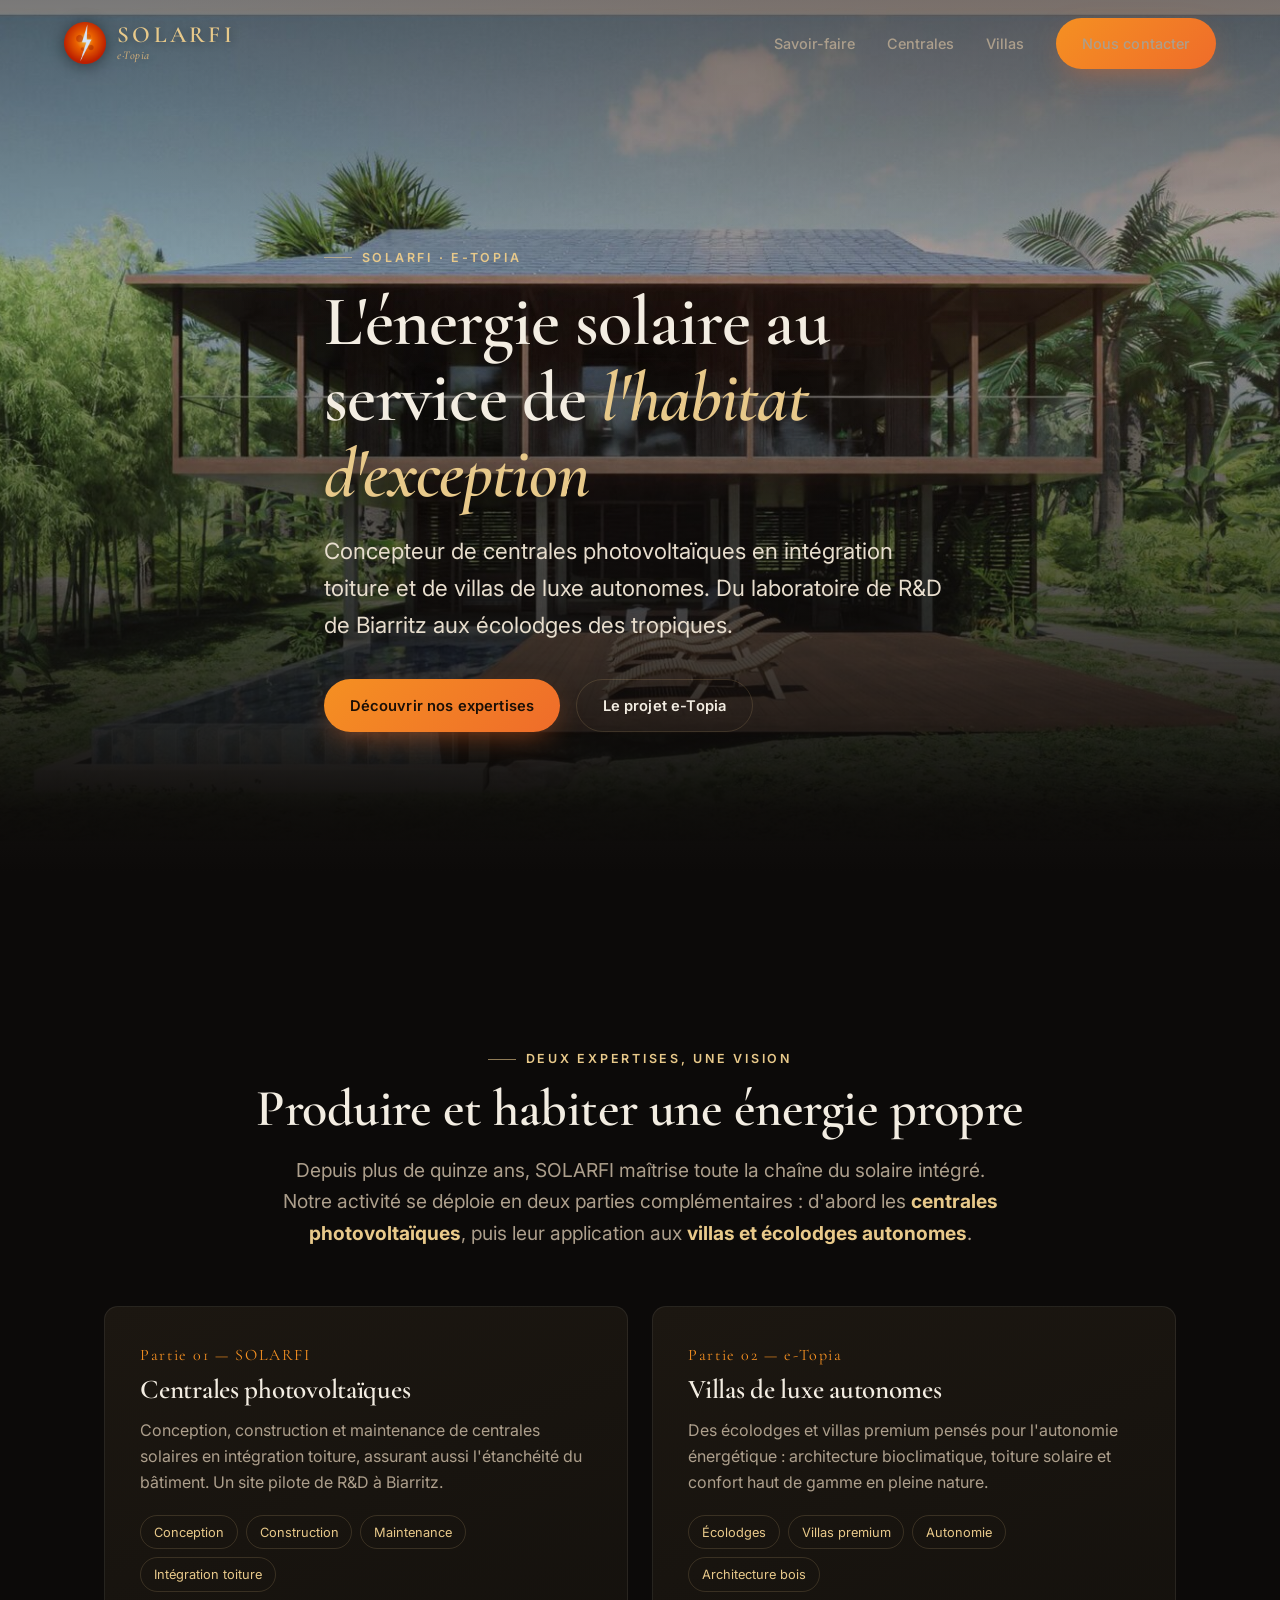
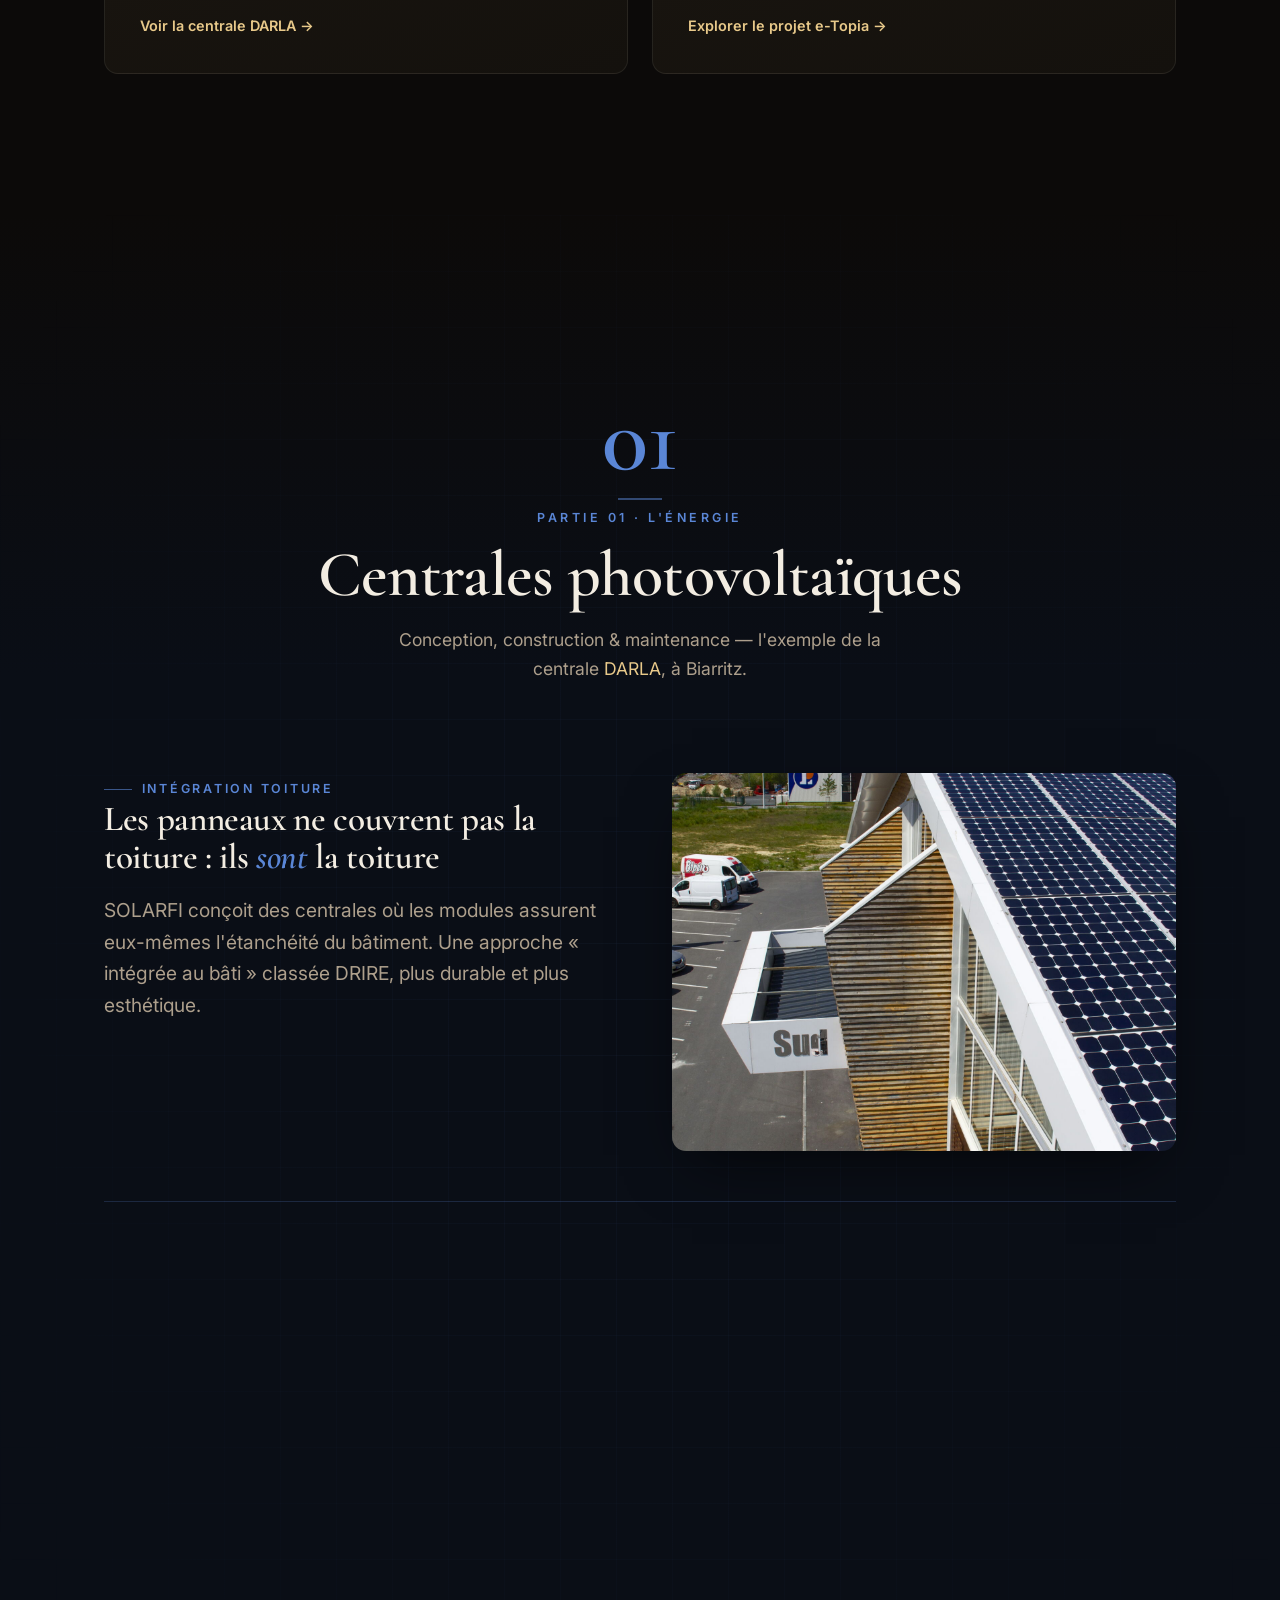
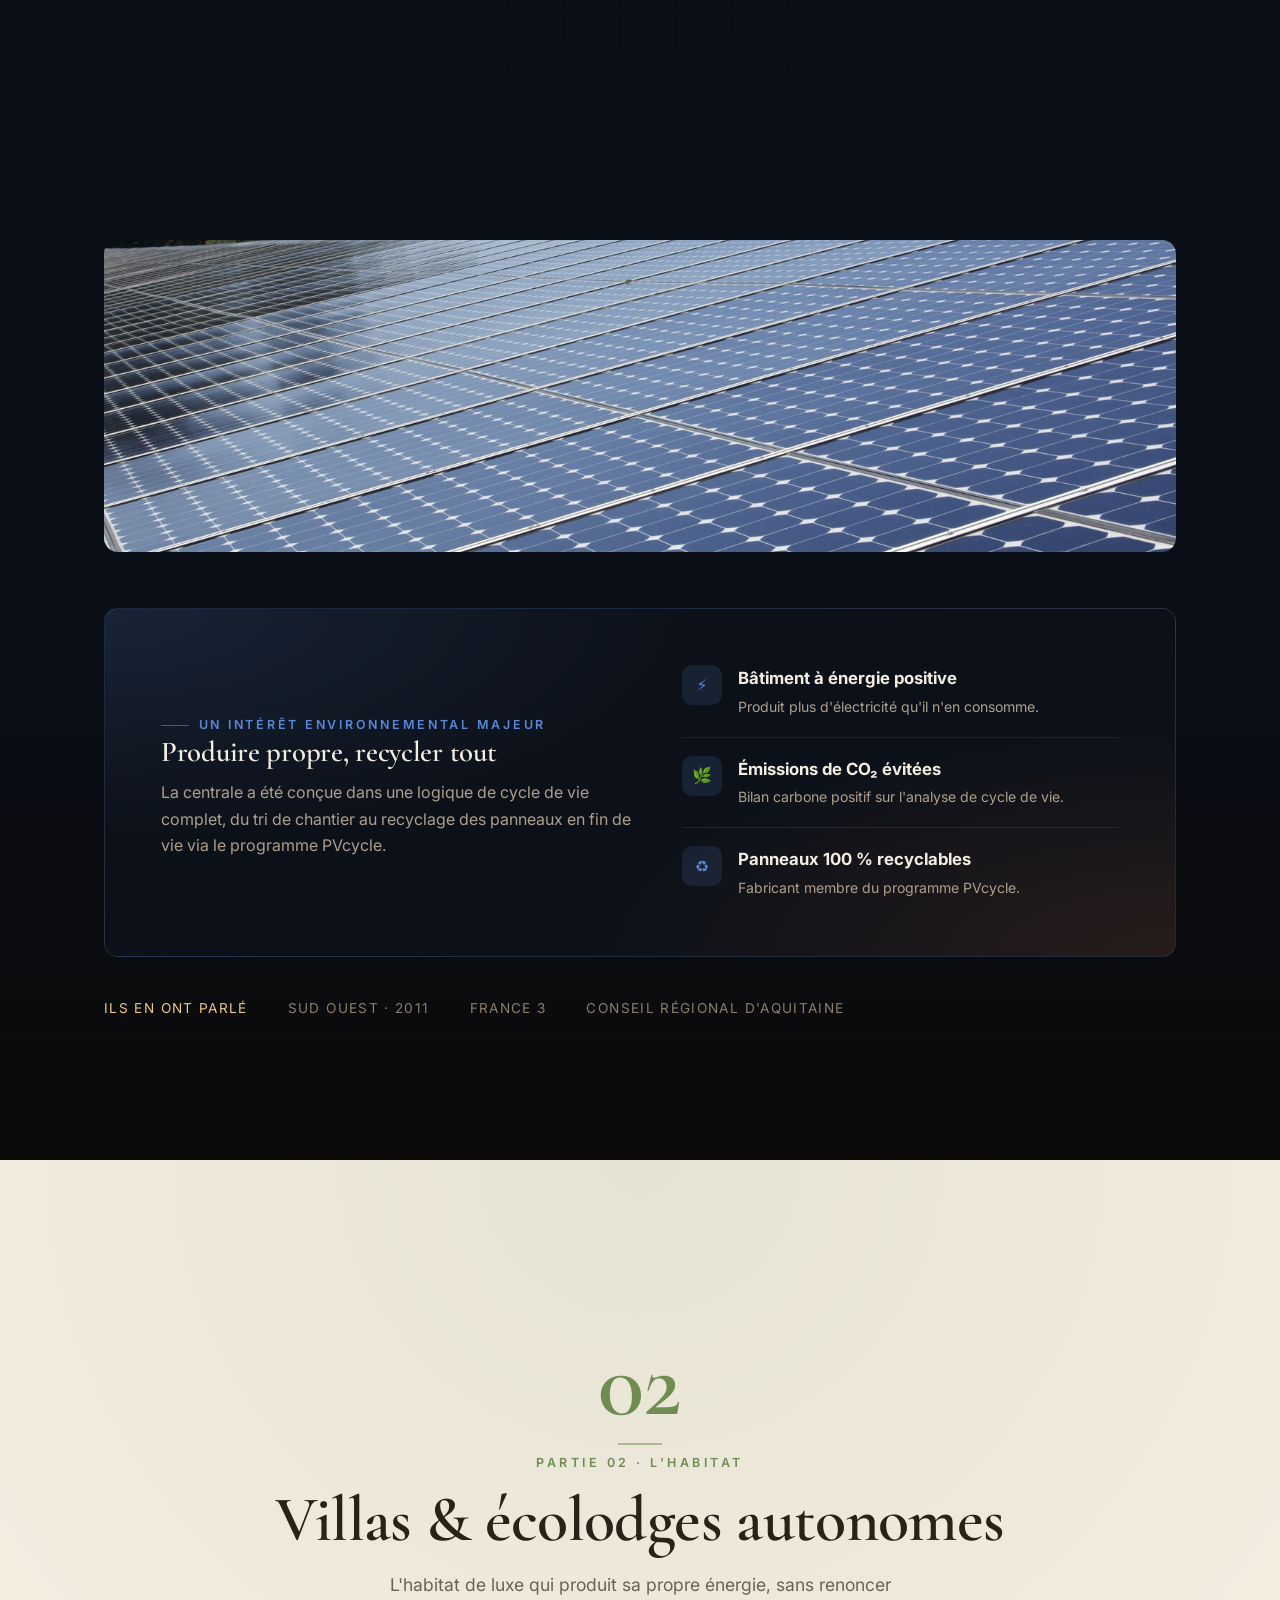
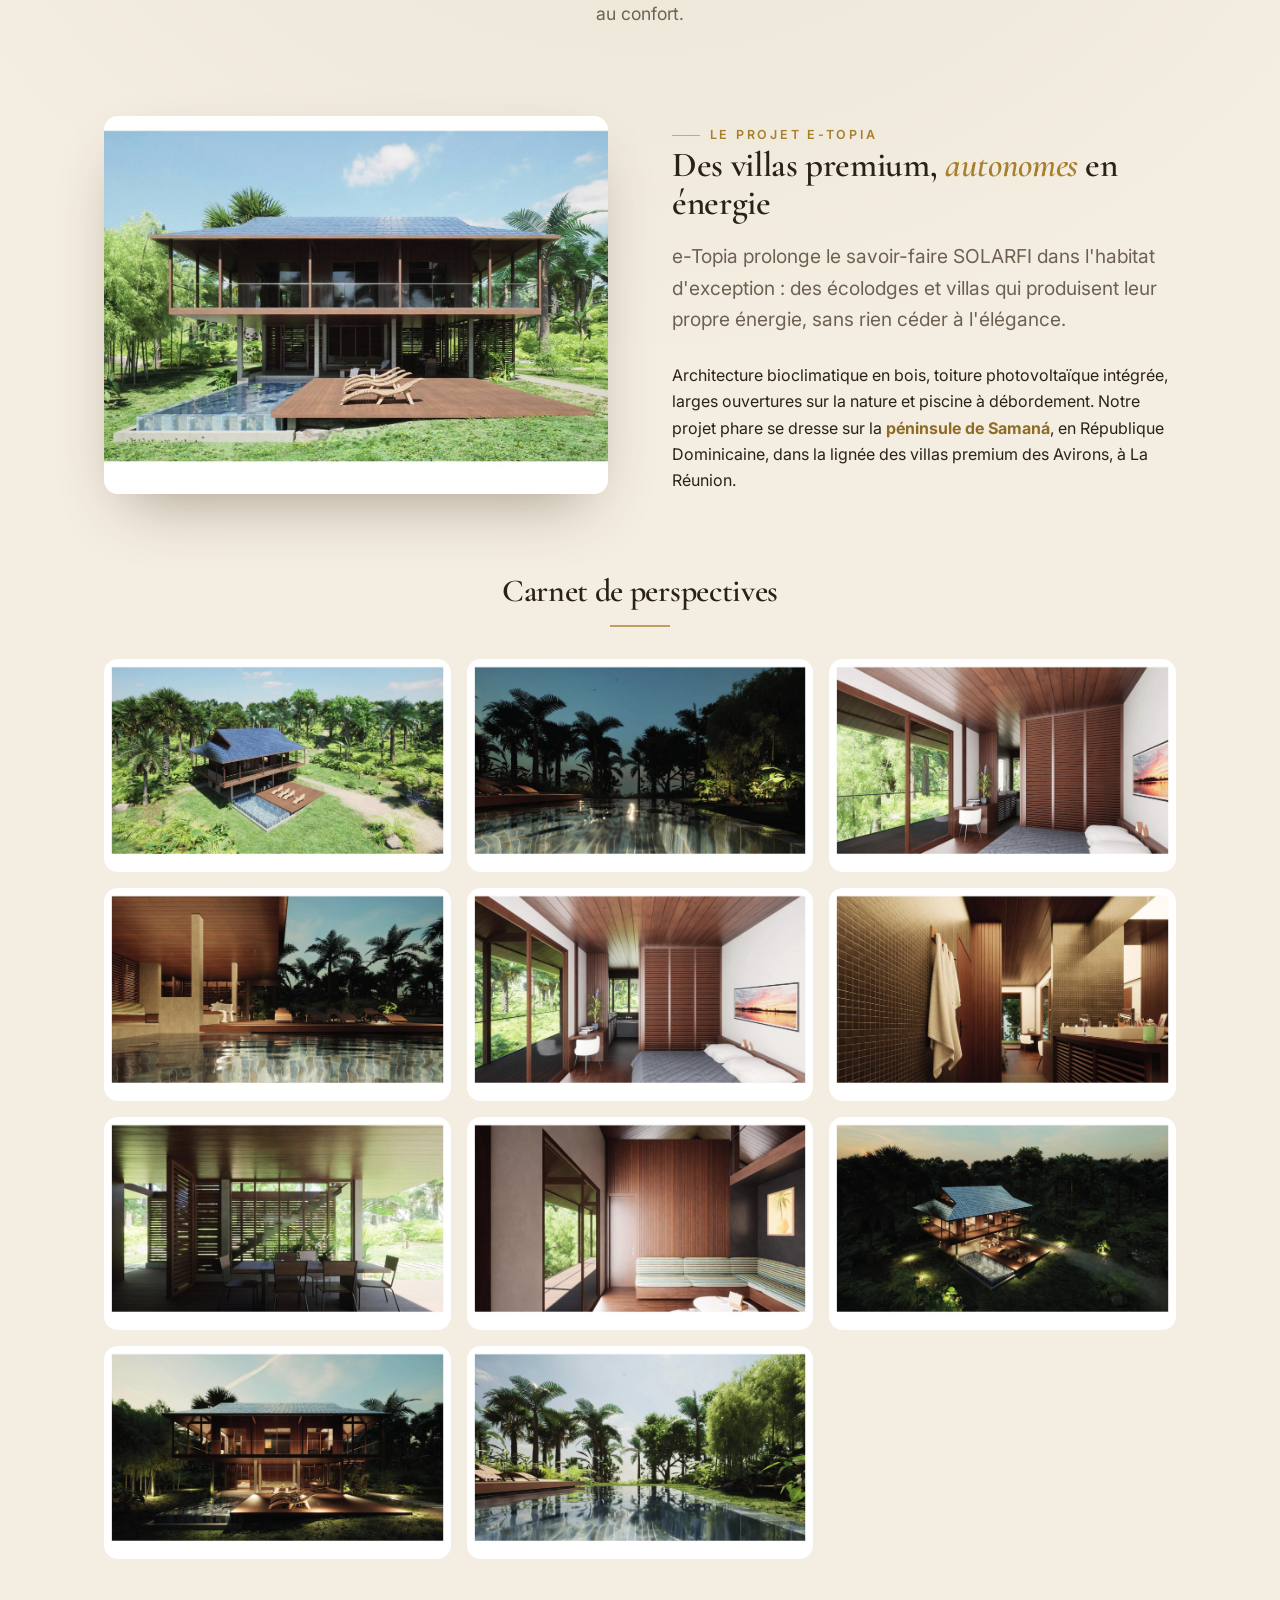
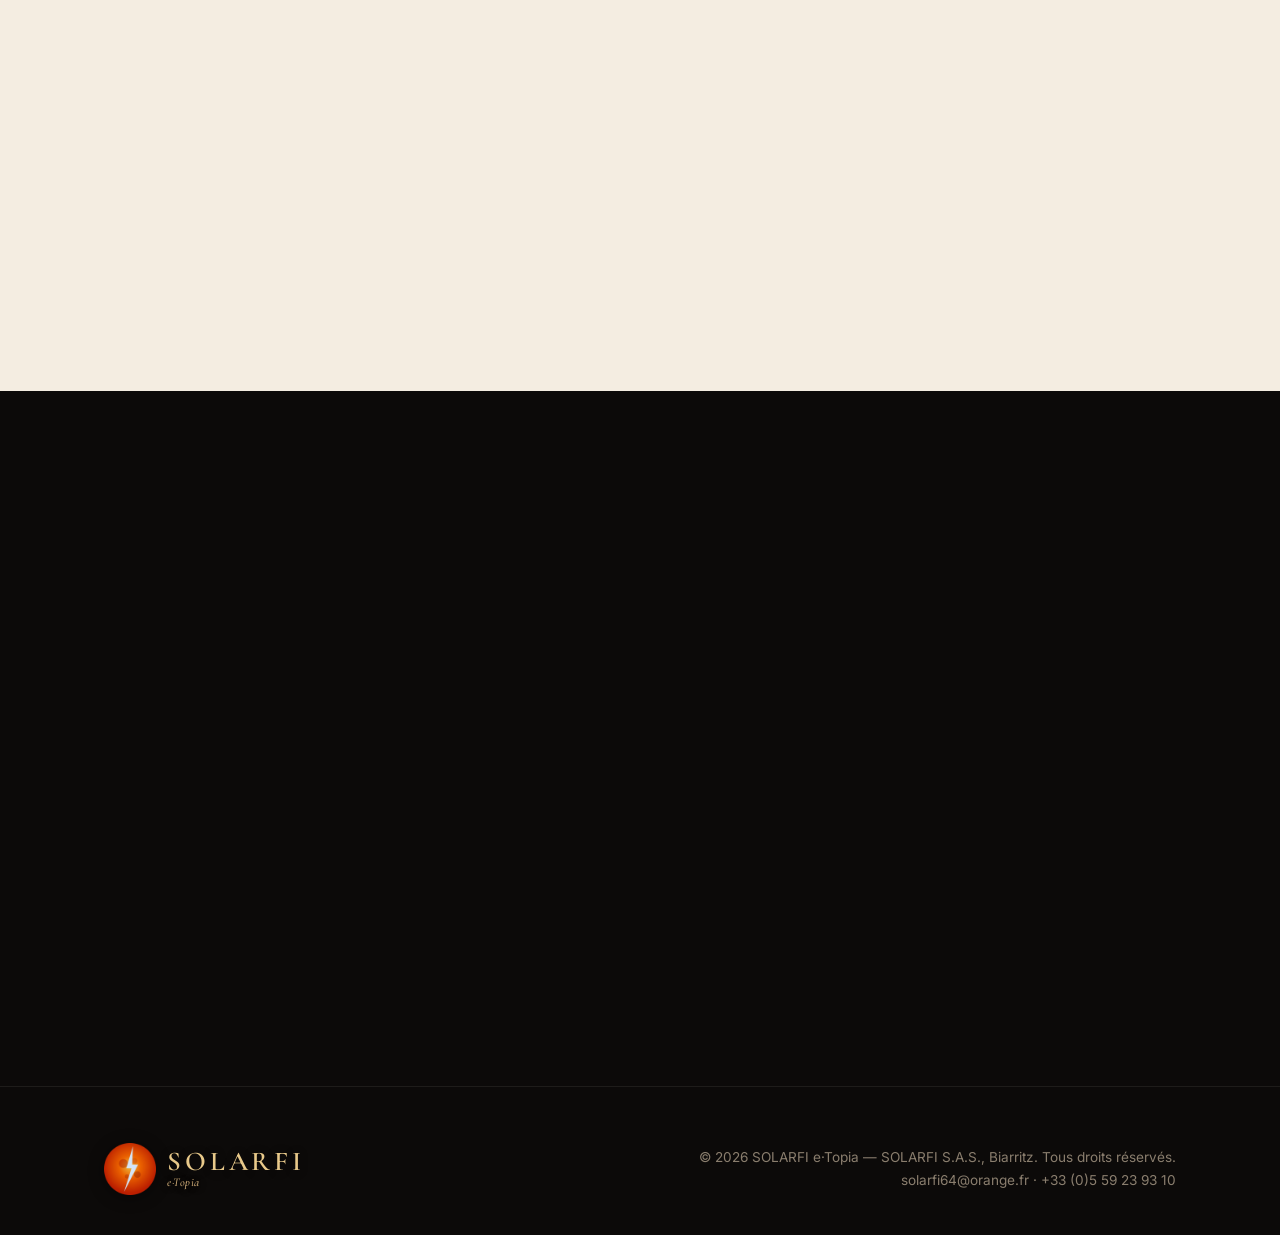
==== index.html @ 5dc8a385 "Logo propre + favicon + correctif définitif de la bande sous le hero - Vraie cause de la bande : le " ====
<!DOCTYPE html>
<html lang="fr">
<head>
    <meta charset="UTF-8">
    <meta name="viewport" content="width=device-width, initial-scale=1.0">

    <title>SOLARFI e·Topia — Centrales photovoltaïques & villas de luxe autonomes</title>
    <meta name="description" content="SOLARFI e·Topia conçoit, construit et entretient des centrales photovoltaïques en intégration toiture et des villas de luxe autonomes. Site pilote de R&D à Biarritz.">

    <!-- Open Graph -->
    <meta property="og:title" content="SOLARFI e·Topia — Centrales photovoltaïques & villas de luxe autonomes">
    <meta property="og:description" content="Conception, construction et maintenance de centrales solaires en intégration toiture. Écolodges et villas premium en autonomie énergétique.">
    <meta property="og:image" content="https://solarfi-etopia.com/assets/img/og-image.jpg">
    <meta property="og:url" content="https://solarfi-etopia.com/">
    <meta property="og:type" content="website">
    <meta property="og:locale" content="fr_FR">

    <!-- Favicon -->
    <link rel="icon" type="image/x-icon" href="assets/favicon.ico?v=2">
    <link rel="apple-touch-icon" href="assets/img/favicon-180.png?v=2">

    <!-- Fonts -->
    <link rel="preconnect" href="https://fonts.googleapis.com">
    <link rel="preconnect" href="https://fonts.gstatic.com" crossorigin>
    <link href="https://fonts.googleapis.com/css2?family=Cormorant+Garamond:ital,wght@0,500;0,600;1,500&family=Inter:wght@400;500;600&family=JetBrains+Mono:wght@500&display=swap" rel="stylesheet">

    <!-- CSS -->
    <link rel="stylesheet" href="css/style.css?v=20260622e">

    <!-- Schema.org -->
    <script type="application/ld+json">
    {
      "@context": "https://schema.org",
      "@type": "Organization",
      "name": "SOLARFI e·Topia",
      "url": "https://solarfi-etopia.com/",
      "logo": "https://solarfi-etopia.com/assets/img/favicon-180.png?v=2",
      "description": "Conception, construction et maintenance de centrales photovoltaïques en intégration toiture et de villas de luxe autonomes.",
      "email": "solarfi64@orange.fr",
      "telephone": "+33559239310",
      "address": {
        "@type": "PostalAddress",
        "streetAddress": "Village Biarritz Iraty, Les Aldades, Lot 18, 2-4 rue des Mésanges",
        "postalCode": "64200",
        "addressLocality": "Biarritz",
        "addressCountry": "FR"
      }
    }
    </script>
</head>
<body>

    <!-- ============ NAV ============ -->
    <nav class="nav" id="nav">
        <a href="#top" class="nav-brand" aria-label="Accueil SOLARFI e-Topia">
            <img src="assets/img/sun.png?v=2" alt="" class="brand-icon">
            <span class="brand-word">SOLARFI<small>e·Topia</small></span>
        </a>
        <ul class="nav-links" id="navLinks">
            <li><a href="#expertises">Savoir-faire</a></li>
            <li><a href="#part-solarfi">Centrales</a></li>
            <li><a href="#part-etopia">Villas</a></li>
            <li><a href="#contact" class="btn btn-primary">Nous contacter</a></li>
        </ul>
        <button class="nav-toggle" id="navToggle" aria-label="Ouvrir le menu" aria-expanded="false">
            <span></span><span></span><span></span>
        </button>
    </nav>

    <!-- ============ HERO ============ -->
    <header class="hero" id="top">
        <div class="container hero-content">
            <span class="eyebrow reveal">SOLARFI · e-Topia</span>
            <h1 class="reveal" data-delay="1">L'énergie solaire au service de <em>l'habitat d'exception</em></h1>
            <p class="reveal" data-delay="2">Concepteur de centrales photovoltaïques en intégration toiture et de villas de luxe autonomes. Du laboratoire de R&D de Biarritz aux écolodges des tropiques.</p>
            <div class="hero-cta reveal" data-delay="3">
                <a href="#expertises" class="btn btn-primary">Découvrir nos expertises</a>
                <a href="#part-etopia" class="btn btn-ghost">Le projet e-Topia</a>
            </div>
        </div>
    </header>

    <main>

        <!-- ============ SECTION GLOBALE — DEUX EXPERTISES ============ -->
        <section class="section-pad intro" id="expertises">
            <div class="container">
                <span class="eyebrow reveal">Deux expertises, une vision</span>
                <h2 class="section-title reveal" data-delay="1">Produire et habiter une énergie propre</h2>
                <p class="lead reveal" data-delay="2">Depuis plus de quinze ans, SOLARFI maîtrise toute la chaîne du solaire intégré. Notre activité se déploie en deux parties complémentaires : d'abord les <strong class="text-gold">centrales photovoltaïques</strong>, puis leur application aux <strong class="text-gold">villas et écolodges autonomes</strong>.</p>

                <div class="pillars">
                    <a class="pillar reveal" data-delay="1" href="#part-solarfi">
                        <span class="pillar-num">Partie 01 — SOLARFI</span>
                        <h3>Centrales photovoltaïques</h3>
                        <p>Conception, construction et maintenance de centrales solaires en intégration toiture, assurant aussi l'étanchéité du bâtiment. Un site pilote de R&D à Biarritz.</p>
                        <ul>
                            <li>Conception</li>
                            <li>Construction</li>
                            <li>Maintenance</li>
                            <li>Intégration toiture</li>
                        </ul>
                        <span class="pillar-link">Voir la centrale DARLA →</span>
                    </a>
                    <a class="pillar reveal" data-delay="2" href="#part-etopia">
                        <span class="pillar-num">Partie 02 — e-Topia</span>
                        <h3>Villas de luxe autonomes</h3>
                        <p>Des écolodges et villas premium pensés pour l'autonomie énergétique : architecture bioclimatique, toiture solaire et confort haut de gamme en pleine nature.</p>
                        <ul>
                            <li>Écolodges</li>
                            <li>Villas premium</li>
                            <li>Autonomie</li>
                            <li>Architecture bois</li>
                        </ul>
                        <span class="pillar-link">Explorer le projet e-Topia →</span>
                    </a>
                </div>
            </div>
        </section>

        <!-- ============ PARTIE 01 — CENTRALES PV (charte sombre & technique) ============ -->
        <section class="part part-solarfi" id="part-solarfi">
            <div class="container">

                <header class="part-header reveal">
                    <span class="part-index" aria-hidden="true">01</span>
                    <span class="part-kicker">Partie 01 · L'énergie</span>
                    <h2>Centrales photovoltaïques</h2>
                    <p>Conception, construction &amp; maintenance — l'exemple de la centrale <span class="text-gold">DARLA</span>, à Biarritz.</p>
                </header>

                <div class="split">
                    <div class="split-body">
                        <span class="eyebrow reveal">Intégration toiture</span>
                        <h3 class="part-subtitle reveal" data-delay="1">Les panneaux ne couvrent pas la toiture : ils <em>sont</em> la toiture</h3>
                        <p class="lead reveal" data-delay="2">SOLARFI conçoit des centrales où les modules assurent eux-mêmes l'étanchéité du bâtiment. Une approche « intégrée au bâti » classée DRIRE, plus durable et plus esthétique.</p>
                        <p class="reveal" data-delay="2">Notre site pilote de R&D, la centrale <strong class="text-gold">DARLA Sud</strong> dans la zone d'Iraty, a transformé une bâtisse en ruine en un bâtiment à énergie positive : il produit plus d'électricité qu'il n'en consomme. Une première en Aquitaine, saluée par la presse régionale.</p>
                    </div>
                    <div class="split-media reveal" data-delay="1">
                        <img src="assets/img/solarfi-integration.jpg" alt="Panneaux photovoltaïques SOLARFI intégrés en toiture sur le bâtiment bois de Darla, Biarritz" loading="lazy">
                    </div>
                </div>

                <!-- Stats techniques -->
                <div class="stats">
                    <div class="stat reveal"><div class="num">454<small> kWc</small></div><div class="label">Puissance crête installée</div></div>
                    <div class="stat reveal" data-delay="1"><div class="num">2 530<small> m²</small></div><div class="label">Surface de modules solaires</div></div>
                    <div class="stat reveal" data-delay="2"><div class="num">115<small> m</small></div><div class="label">Longueur de toiture équipée</div></div>
                    <div class="stat reveal" data-delay="3"><div class="num">+100<small> %</small></div><div class="label">Bâtiment à énergie positive</div></div>
                </div>

                <!-- Galerie DARLA — 3 vues distinctes (le visuel d'intégration reste en tête de section) -->
                <div class="gallery">
                    <figure class="g-wide reveal">
                        <img src="assets/img/solarfi-context.jpg" alt="La centrale photovoltaïque DARLA surplombant le village commercial d'Iraty" loading="lazy">
                        <figcaption>La centrale surplombe le village de Darla</figcaption>
                    </figure>
                    <figure class="g-tall reveal" data-delay="1">
                        <img src="assets/img/solarfi-village.jpg" alt="Bâtiment commercial sous la toiture photovoltaïque productrice d'électricité" loading="lazy">
                        <figcaption>Un bâtiment vivant, à énergie positive</figcaption>
                    </figure>
                    <figure class="g-band reveal">
                        <img src="assets/img/solarfi-array.jpg" alt="2 530 m² de modules photovoltaïques s'étendant jusqu'à l'horizon" loading="lazy">
                        <figcaption>2 530 m² de modules en intégration, jusqu'à l'horizon</figcaption>
                    </figure>
                </div>

                <!-- Impact environnemental -->
                <div class="impact">
                    <div class="reveal">
                        <span class="eyebrow">Un intérêt environnemental majeur</span>
                        <h3>Produire propre, recycler tout</h3>
                        <p>La centrale a été conçue dans une logique de cycle de vie complet, du tri de chantier au recyclage des panneaux en fin de vie via le programme PVcycle.</p>
                    </div>
                    <ul class="impact-list reveal" data-delay="1">
                        <li>
                            <span class="ic" aria-hidden="true">⚡</span>
                            <span><strong>Bâtiment à énergie positive</strong><small>Produit plus d'électricité qu'il n'en consomme.</small></span>
                        </li>
                        <li>
                            <span class="ic" aria-hidden="true">🌿</span>
                            <span><strong>Émissions de CO₂ évitées</strong><small>Bilan carbone positif sur l'analyse de cycle de vie.</small></span>
                        </li>
                        <li>
                            <span class="ic" aria-hidden="true">♻️</span>
                            <span><strong>Panneaux 100 % recyclables</strong><small>Fabricant membre du programme PVcycle.</small></span>
                        </li>
                    </ul>
                </div>

                <div class="press reveal">
                    <span>Ils en ont parlé</span>
                    <span>Sud Ouest · 2011</span>
                    <span>France 3</span>
                    <span>Conseil Régional d'Aquitaine</span>
                </div>
            </div>
        </section>

        <!-- ============ PARTIE 02 — VILLAS & ÉCOLODGES (charte claire & chaleureuse) ============ -->
        <section class="part part-etopia" id="part-etopia">
            <div class="container">

                <header class="part-header reveal">
                    <span class="part-index" aria-hidden="true">02</span>
                    <span class="part-kicker">Partie 02 · L'habitat</span>
                    <h2>Villas &amp; écolodges autonomes</h2>
                    <p>L'habitat de luxe qui produit sa propre énergie, sans renoncer au confort.</p>
                </header>

                <div class="split">
                    <div class="split-media reveal">
                        <img src="assets/img/etopia-villa-jour.jpg" alt="Villa e-Topia, façade sud de jour, avec piscine et toiture solaire intégrée en pleine nature tropicale" loading="lazy">
                    </div>
                    <div class="split-body">
                        <span class="eyebrow reveal">Le projet e-Topia</span>
                        <h3 class="part-subtitle reveal" data-delay="1">Des villas premium, <em>autonomes</em> en énergie</h3>
                        <p class="lead reveal" data-delay="2">e-Topia prolonge le savoir-faire SOLARFI dans l'habitat d'exception : des écolodges et villas qui produisent leur propre énergie, sans rien céder à l'élégance.</p>
                        <p class="reveal" data-delay="2">Architecture bioclimatique en bois, toiture photovoltaïque intégrée, larges ouvertures sur la nature et piscine à débordement. Notre projet phare se dresse sur la <strong class="text-gold">péninsule de Samaná</strong>, en République Dominicaine, dans la lignée des villas premium des Avirons, à La Réunion.</p>
                    </div>
                </div>

                <!-- Galerie e-Topia — masonry riche -->
                <h3 class="gallery-title reveal">Carnet de perspectives</h3>
                <div class="gallery masonry">
                    <figure class="reveal"><img src="assets/img/etopia-facade-jour2.jpg" alt="Vue aérienne de la villa e-Topia et de sa toiture solaire" loading="lazy"><figcaption>Vue aérienne — toiture solaire intégrée</figcaption></figure>
                    <figure class="reveal"><img src="assets/img/etopia-piscine.jpg" alt="Piscine à débordement de la villa e-Topia face à la jungle" loading="lazy"><figcaption>Piscine à débordement face à la jungle</figcaption></figure>
                    <figure class="reveal"><img src="assets/img/etopia-salle-manger.jpg" alt="Salle à manger ouverte du rez-de-chaussée" loading="lazy"><figcaption>Salle à manger ouverte sur l'extérieur</figcaption></figure>
                    <figure class="reveal"><img src="assets/img/etopia-villa-nuit.jpg" alt="Villa e-Topia illuminée de nuit" loading="lazy"><figcaption>Mise en lumière nocturne</figcaption></figure>
                    <figure class="reveal"><img src="assets/img/etopia-sejour.jpg" alt="Séjour du rez-de-chaussée de la villa e-Topia" loading="lazy"><figcaption>Séjour du rez-de-chaussée</figcaption></figure>
                    <figure class="reveal"><img src="assets/img/etopia-cuisine.jpg" alt="La villa e-Topia et sa piscine à la tombée du jour" loading="lazy"><figcaption>La villa à la tombée du jour</figcaption></figure>
                    <figure class="reveal"><img src="assets/img/etopia-chambre.jpg" alt="Suite de la villa e-Topia ouverte sur la végétation" loading="lazy"><figcaption>Suite ouverte sur la nature</figcaption></figure>
                    <figure class="reveal"><img src="assets/img/etopia-sejour-r1.jpg" alt="Salon de l'étage de la villa e-Topia, bois et lumière" loading="lazy"><figcaption>Salon de l'étage — bois &amp; lumière</figcaption></figure>
                    <figure class="reveal"><img src="assets/img/etopia-piscine-nuit.jpg" alt="La piscine de la villa e-Topia à la nuit tombée" loading="lazy"><figcaption>La piscine à la nuit tombée</figcaption></figure>
                    <figure class="reveal"><img src="assets/img/etopia-entree.jpg" alt="Entrée et circulation de la villa e-Topia" loading="lazy"><figcaption>Entrée &amp; circulations</figcaption></figure>
                    <figure class="reveal"><img src="assets/img/etopia-chambre-b.jpg" alt="Seconde chambre de la villa e-Topia" loading="lazy"><figcaption>Chambre d'hôtes</figcaption></figure>
                    <figure class="reveal"><img src="assets/img/etopia-sdb.jpg" alt="Salle de bain spa de la villa e-Topia" loading="lazy"><figcaption>Salle de bain spa</figcaption></figure>
                    <figure class="reveal"><img src="assets/img/etopia-facade-nuit.jpg" alt="Façade sud-ouest de la villa e-Topia de nuit" loading="lazy"><figcaption>Façade sud-ouest, nuit</figcaption></figure>
                </div>

                <p class="etopia-credit reveal">Perspectives architecturales — Tanguy Avanthay &amp; Julien Chalançon · Péninsule de Samaná, République Dominicaine</p>
            </div>
        </section>

        <!-- ============ CONTACT ============ -->
        <section class="section-pad contact" id="contact">
            <div class="container contact-grid">
                <div>
                    <span class="eyebrow reveal">Parlons de votre projet</span>
                    <h2 class="reveal" data-delay="1">Concevons ensemble votre centrale ou votre villa autonome</h2>
                    <p class="lead reveal" data-delay="2">Une étude photovoltaïque, un projet de villa e-Topia ou une simple question ? Notre équipe basée à Biarritz vous répond.</p>
                </div>
                <div class="contact-card reveal" data-delay="1">
                    <div class="contact-row">
                        <span class="ic" aria-hidden="true">✉</span>
                        <div><div class="k">Email</div><a class="v" href="mailto:solarfi64@orange.fr">solarfi64@orange.fr</a></div>
                    </div>
                    <div class="contact-row">
                        <span class="ic" aria-hidden="true">☎</span>
                        <div><div class="k">Téléphone</div><a class="v" href="tel:+33559239310">+33 (0)5 59 23 93 10</a></div>
                    </div>
                    <div class="contact-row">
                        <span class="ic" aria-hidden="true">⌖</span>
                        <div><div class="k">Adresse</div><span class="v">Village Biarritz Iraty — Les Aldades, Lot 18<br>2-4 rue des Mésanges, 64200 Biarritz</span></div>
                    </div>
                    <a href="mailto:solarfi64@orange.fr" class="btn btn-primary">Demander une étude</a>
                </div>
            </div>
        </section>

    </main>

    <!-- ============ FOOTER ============ -->
    <footer class="footer">
        <div class="container footer-grid">
            <a href="#top" class="nav-brand footer-brand" aria-label="SOLARFI e·Topia">
                <img src="assets/img/sun.png?v=2" alt="" class="brand-icon">
                <span class="brand-word">SOLARFI<small>e·Topia</small></span>
            </a>
            <div class="footer-meta">
                <p>&copy; <span id="year">2026</span> SOLARFI e·Topia — SOLARFI S.A.S., Biarritz. Tous droits réservés.</p>
                <p><a href="mailto:solarfi64@orange.fr">solarfi64@orange.fr</a> · +33 (0)5 59 23 93 10</p>
            </div>
        </div>
    </footer>

    <!-- ============ LIGHTBOX ============ -->
    <div class="lightbox" id="lightbox" role="dialog" aria-modal="true" aria-label="Visionneuse d'images">
        <button class="lb-close" id="lbClose" aria-label="Fermer">✕</button>
        <button class="lb-nav prev" id="lbPrev" aria-label="Image précédente">‹</button>
        <img id="lbImg" src="" alt="">
        <button class="lb-nav next" id="lbNext" aria-label="Image suivante">›</button>
        <div class="lightbox-caption" id="lbCaption"></div>
    </div>

    <!-- JS -->
    <script src="js/main.js?v=20260622a"></script>
</body>
</html>
---- css/style.css ----
/* ===================================================================
   SOLARFI e·Topia — style.css
   Palette de marque : noir profond, or/crème, soleil orange, bleu solaire
   =================================================================== */

/* --- Reset --------------------------------------------------------- */
*,
*::before,
*::after {
    box-sizing: border-box;
    margin: 0;
    padding: 0;
}

html {
    font-size: 16px;
    scroll-behavior: smooth;
    -webkit-text-size-adjust: 100%;
}

img {
    max-width: 100%;
    height: auto;
    display: block;
}

a { color: inherit; text-decoration: none; }
ul { list-style: none; }
button { font: inherit; cursor: pointer; border: none; background: none; color: inherit; }

/* --- Variables ----------------------------------------------------- */
:root {
    --bg:        #0c0a09;
    --bg-2:      #14110d;
    --bg-3:      #1c1711;
    --panel:     #1a1611;
    --gold:      #e8c98a;
    --gold-2:    #d4b07a;
    --orange:    #ef6c2a;
    --orange-2:  #f59022;
    --blue:      #3a6bc4;
    --text:      #f3ede2;
    --muted:     #ad9f8c;
    --muted-2:   #8a7e6e;
    --line:      rgba(232, 201, 138, .16);
    --line-soft: rgba(243, 237, 226, .08);

    --maxw: 1200px;
    --pad: clamp(1.25rem, 5vw, 4rem);
    --radius: 14px;
    --shadow: 0 24px 60px -20px rgba(0, 0, 0, .7);

    --serif: "Cormorant Garamond", "Hoefler Text", Georgia, "Times New Roman", serif;
    --sans: "Inter", system-ui, -apple-system, "Segoe UI", Roboto, sans-serif;
    --mono: "JetBrains Mono", ui-monospace, "SF Mono", Menlo, monospace;
    --accent: var(--gold);

    --ease: cubic-bezier(.22, .61, .36, 1);
}

/* --- Base ---------------------------------------------------------- */
body {
    font-family: var(--sans);
    background: var(--bg);
    color: var(--text);
    line-height: 1.65;
    overflow-x: hidden;
    -webkit-font-smoothing: antialiased;
}

::selection { background: var(--orange); color: #fff; }

.container {
    width: 100%;
    max-width: var(--maxw);
    margin-inline: auto;
    padding-inline: var(--pad);
}

/* --- Typographie --------------------------------------------------- */
h1, h2, h3 {
    font-family: var(--serif);
    font-weight: 600;
    line-height: 1.08;
    letter-spacing: -.01em;
}

.eyebrow {
    font-family: var(--sans);
    font-size: .78rem;
    font-weight: 600;
    letter-spacing: .22em;
    text-transform: uppercase;
    color: var(--gold);
    display: inline-flex;
    align-items: center;
    gap: .6rem;
}
.eyebrow::before {
    content: "";
    width: 28px;
    height: 1px;
    background: var(--gold);
    opacity: .6;
}

.section-title {
    font-size: clamp(2rem, 5vw, 3.25rem);
    margin: .7rem 0 1.1rem;
}

.lead {
    font-size: clamp(1.05rem, 2vw, 1.2rem);
    color: var(--muted);
    max-width: 60ch;
}

.text-gold { color: var(--gold); }

/* --- Boutons ------------------------------------------------------- */
.btn {
    display: inline-flex;
    align-items: center;
    gap: .55rem;
    padding: .85rem 1.6rem;
    border-radius: 100px;
    font-size: .92rem;
    font-weight: 600;
    letter-spacing: .01em;
    transition: transform .25s var(--ease), box-shadow .25s var(--ease), background .25s var(--ease), color .25s var(--ease);
    will-change: transform;
}
.btn-primary {
    background: linear-gradient(135deg, var(--orange-2), var(--orange));
    color: #1a0f06;
    box-shadow: 0 10px 30px -10px rgba(239, 108, 42, .6);
}
.btn-primary:hover { transform: translateY(-2px); box-shadow: 0 16px 36px -10px rgba(239, 108, 42, .75); }
.btn-ghost {
    border: 1px solid var(--line);
    color: var(--text);
}
.btn-ghost:hover { border-color: var(--gold); color: var(--gold); transform: translateY(-2px); }

/* --- Navigation ---------------------------------------------------- */
.nav {
    position: fixed;
    inset: 0 0 auto 0;
    z-index: 100;
    display: flex;
    align-items: center;
    justify-content: space-between;
    padding: 1.1rem var(--pad);
    transition: background .35s var(--ease), padding .35s var(--ease), border-color .35s var(--ease);
    border-bottom: 1px solid transparent;
}
.nav.scrolled {
    background: rgba(12, 10, 9, .82);
    backdrop-filter: blur(14px);
    -webkit-backdrop-filter: blur(14px);
    padding-top: .7rem;
    padding-bottom: .7rem;
    border-bottom: 1px solid var(--line-soft);
}
.nav-brand { display: flex; align-items: center; gap: .7rem; }
.brand-icon { height: 42px; width: 42px; transition: height .35s var(--ease), width .35s var(--ease); filter: drop-shadow(0 2px 8px rgba(0,0,0,.45)); }
.nav.scrolled .brand-icon { height: 36px; width: 36px; }
.brand-word {
    display: flex;
    flex-direction: column;
    font-family: var(--serif);
    font-weight: 600;
    font-size: 1.45rem;
    line-height: .92;
    letter-spacing: .14em;
    color: var(--gold);
    text-shadow: 0 1px 10px rgba(0,0,0,.4);
}
.brand-word small {
    font-family: var(--serif);
    font-style: italic;
    font-weight: 500;
    font-size: .74rem;
    letter-spacing: .04em;
    color: var(--gold-2);
    margin-top: 3px;
}

.nav-links {
    display: flex;
    align-items: center;
    gap: 2rem;
}
.nav-links a {
    font-size: .9rem;
    font-weight: 500;
    color: var(--muted);
    position: relative;
    transition: color .2s var(--ease);
}
.nav-links a:not(.btn)::after {
    content: "";
    position: absolute;
    left: 0; bottom: -5px;
    width: 0; height: 1px;
    background: var(--gold);
    transition: width .25s var(--ease);
}
.nav-links a:not(.btn):hover { color: var(--text); }
.nav-links a:not(.btn):hover::after { width: 100%; }

.nav-toggle {
    display: none;
    width: 42px; height: 42px;
    flex-direction: column;
    justify-content: center;
    align-items: center;
    gap: 5px;
}
.nav-toggle span {
    width: 22px; height: 2px;
    background: var(--text);
    border-radius: 2px;
    transition: transform .3s var(--ease), opacity .3s var(--ease);
}
.nav-toggle.open span:nth-child(1) { transform: translateY(7px) rotate(45deg); }
.nav-toggle.open span:nth-child(2) { opacity: 0; }
.nav-toggle.open span:nth-child(3) { transform: translateY(-7px) rotate(-45deg); }

/* --- Hero ---------------------------------------------------------- */
.hero {
    position: relative;
    min-height: 100svh;
    display: flex;
    align-items: safe center;
    padding: 9rem 0 4.5rem;
    isolation: isolate;
    overflow: hidden;            /* contient le ::before zoomé (sinon une bande de l'image déborde sous le hero) */
}
.hero::before {
    content: "";
    position: absolute;
    inset: 0;
    z-index: -2;
    background: url("../assets/img/etopia-villa-jour.jpg") center/cover no-repeat;
    transform: scale(1.05);
}
.hero::after {
    content: "";
    position: absolute;
    inset: 0;
    z-index: -1;
    background:
        linear-gradient(180deg, rgba(12,10,9,.55) 0%, rgba(12,10,9,.30) 30%, rgba(12,10,9,.72) 70%, rgba(12,10,9,.98) 90%, var(--bg) 97%),
        radial-gradient(120% 80% at 80% 10%, rgba(239,108,42,.18), transparent 60%);
}
.hero-content { max-width: 760px; }
.hero h1 {
    font-size: clamp(2.3rem, 5.6vw, 4.4rem);
    margin: 1rem 0 1.3rem;
    text-shadow: 0 2px 30px rgba(0,0,0,.4);
    overflow-wrap: break-word;
}
.hero h1 em { font-style: italic; color: var(--gold); }
.hero p {
    font-size: clamp(1.1rem, 2.4vw, 1.4rem);
    color: #e7ddcd;
    max-width: 54ch;
    margin-bottom: 2.2rem;
}
.hero-cta { display: flex; flex-wrap: wrap; gap: 1rem; }

.scroll-hint {
    position: absolute;
    bottom: 2rem; left: 50%;
    transform: translateX(-50%);
    font-size: .72rem;
    letter-spacing: .2em;
    text-transform: uppercase;
    color: var(--muted);
    display: flex;
    flex-direction: column;
    align-items: center;
    gap: .5rem;
}
.scroll-hint span {
    width: 1px; height: 38px;
    background: linear-gradient(var(--gold), transparent);
    animation: scrollPulse 2s var(--ease) infinite;
}
@keyframes scrollPulse {
    0%   { transform: scaleY(0); transform-origin: top; opacity: 0; }
    40%  { transform: scaleY(1); transform-origin: top; opacity: 1; }
    60%  { transform: scaleY(1); transform-origin: bottom; opacity: 1; }
    100% { transform: scaleY(0); transform-origin: bottom; opacity: 0; }
}

/* --- Sections ------------------------------------------------------ */
section { position: relative; }
.section-pad { padding: clamp(4.5rem, 11vw, 9rem) 0; }

/* Deux expertises */
.intro { text-align: center; }
.intro .lead { margin: 0 auto; }

.pillars {
    display: grid;
    grid-template-columns: repeat(2, 1fr);
    gap: 1.5rem;
    margin-top: 3.5rem;
    text-align: left;
}
.pillar {
    display: flex;
    flex-direction: column;
    background: linear-gradient(160deg, var(--bg-3), var(--bg-2));
    border: 1px solid var(--line-soft);
    border-radius: var(--radius);
    padding: 2.2rem;
    color: inherit;
    transition: transform .35s var(--ease), border-color .35s var(--ease);
}
.pillar:hover { transform: translateY(-6px); border-color: var(--line); }
.pillar-link {
    margin-top: 1.4rem;
    font-size: .9rem;
    font-weight: 600;
    color: var(--gold);
    transition: gap .25s var(--ease);
}
.pillar:hover .pillar-link { color: var(--orange-2); }
.pillar-num {
    font-family: var(--serif);
    font-size: 1rem;
    color: var(--orange-2);
    letter-spacing: .1em;
}
.pillar h3 { font-size: 1.7rem; margin: .4rem 0 .8rem; }
.pillar p { color: var(--muted); margin-bottom: 1.2rem; }
.pillar ul { display: flex; flex-wrap: wrap; gap: .5rem; }
.pillar li {
    font-size: .8rem;
    padding: .35rem .8rem;
    border: 1px solid var(--line);
    border-radius: 100px;
    color: var(--gold);
}

/* Bloc alterné texte + média */
.split {
    display: grid;
    grid-template-columns: 1fr 1fr;
    gap: clamp(2rem, 5vw, 4.5rem);
    align-items: center;
}
.split-media img {
    border-radius: var(--radius);
    box-shadow: var(--shadow);
    width: 100%;
    aspect-ratio: 4 / 3;
    object-fit: cover;
}
.split-body .lead { margin-bottom: 1.6rem; }
.split-body p + p { margin-top: 1rem; }

/* Stats */
.stats {
    display: grid;
    grid-template-columns: repeat(4, 1fr);
    gap: 1rem;
    margin-top: 3rem;
    border-top: 1px solid var(--line-soft);
    padding-top: 2.5rem;
}
.stat .num {
    font-family: var(--serif);
    font-size: clamp(2rem, 4vw, 2.8rem);
    color: var(--gold);
    line-height: 1;
}
.stat .label {
    font-size: .82rem;
    color: var(--muted);
    margin-top: .5rem;
    letter-spacing: .02em;
}

/* Galerie */
.gallery {
    display: grid;
    grid-template-columns: repeat(12, 1fr);
    gap: 1rem;
    margin-top: 3rem;
}
.gallery figure {
    position: relative;
    overflow: hidden;
    border-radius: var(--radius);
    cursor: zoom-in;
    background: var(--bg-2);
}
.gallery img {
    width: 100%; height: 100%;
    object-fit: cover;
    transition: transform .6s var(--ease);
}
.gallery figure:hover img { transform: scale(1.06); }
.gallery figcaption {
    position: absolute;
    inset: auto 0 0 0;
    padding: 1.4rem 1.1rem .9rem;
    font-size: .82rem;
    letter-spacing: .04em;
    color: #fff;
    background: linear-gradient(transparent, rgba(0,0,0,.75));
    opacity: 0;
    transform: translateY(8px);
    transition: opacity .35s var(--ease), transform .35s var(--ease);
}
.gallery figure:hover figcaption { opacity: 1; transform: translateY(0); }
.g-tall  { grid-column: span 4; aspect-ratio: 3 / 4; }
.g-wide  { grid-column: span 8; aspect-ratio: 16 / 9; }
.g-half  { grid-column: span 6; aspect-ratio: 4 / 3; }
.g-third { grid-column: span 4; aspect-ratio: 1 / 1; }
.g-band  { grid-column: 1 / -1; aspect-ratio: 24 / 7; }

/* Bandeau impact */
.impact {
    background:
        radial-gradient(100% 120% at 0% 0%, rgba(58,107,196,.12), transparent 55%),
        radial-gradient(100% 120% at 100% 100%, rgba(239,108,42,.12), transparent 55%),
        var(--bg-2);
    border: 1px solid var(--line-soft);
    border-radius: var(--radius);
    padding: clamp(2rem, 5vw, 3.5rem);
    margin-top: 3.5rem;
    display: grid;
    grid-template-columns: 1.1fr 1fr;
    gap: 2.5rem;
    align-items: center;
}
.impact h3 { font-size: 1.8rem; margin-bottom: .8rem; }
.impact p { color: var(--muted); }
.impact-list { display: grid; gap: 1.1rem; }
.impact-list li {
    display: flex;
    gap: 1rem;
    align-items: flex-start;
    padding-bottom: 1.1rem;
    border-bottom: 1px solid var(--line-soft);
}
.impact-list li:last-child { border-bottom: none; padding-bottom: 0; }
.impact-list .ic {
    flex: none;
    width: 40px; height: 40px;
    display: grid; place-items: center;
    border-radius: 10px;
    background: rgba(239,108,42,.12);
    color: var(--orange-2);
}
.impact-list strong { color: var(--text); display: block; font-size: 1.05rem; }
.impact-list small { color: var(--muted); font-size: .88rem; }

/* Presse */
.press {
    display: flex;
    flex-wrap: wrap;
    align-items: center;
    gap: 1.5rem 2.5rem;
    margin-top: 2.5rem;
    color: var(--muted-2);
    font-size: .85rem;
    letter-spacing: .1em;
    text-transform: uppercase;
}
.press span:first-child { color: var(--gold); }

/* ===================================================================
   PARTIES — deux chartes graphiques distinctes
   =================================================================== */
.part { position: relative; padding: clamp(3.5rem, 8vw, 6rem) 0 clamp(4.5rem, 11vw, 9rem); }

/* En-tête de partie : grand numéro filigrane + titre */
.part-header {
    position: relative;
    text-align: center;
    padding: clamp(2.5rem, 7vw, 5rem) 0 clamp(2.5rem, 5vw, 3.5rem);
    margin-bottom: clamp(1rem, 3vw, 2rem);
}
.part-index {
    display: block;
    font-family: var(--serif);
    font-weight: 600;
    font-size: clamp(3.4rem, 9vw, 6rem);
    line-height: 1;
    letter-spacing: -.01em;
    color: var(--accent);
    margin-bottom: .5rem;
}
.part-index::after {
    content: "";
    display: block;
    width: 44px; height: 2px;
    background: var(--accent);
    opacity: .5;
    margin: .7rem auto 0;
}
.part-kicker {
    display: block;
    font-size: .78rem;
    font-weight: 600;
    letter-spacing: .28em;
    text-transform: uppercase;
    color: var(--accent);
    margin-bottom: .7rem;
}
.part-header h2 { font-size: clamp(2.2rem, 6vw, 4rem); }
.part-header p { color: var(--muted); max-width: 46ch; margin: 1rem auto 0; font-size: 1.1rem; }

.part-subtitle { font-size: clamp(1.5rem, 3.2vw, 2.2rem); margin-bottom: 1.2rem; }
.part-subtitle em { font-style: italic; color: var(--accent); }

/* ---- PARTIE 01 : SOLARFI — sombre & technique (bleu solaire + orange) ---- */
.part-solarfi {
    --accent: #5a86d6;
    background:
        linear-gradient(180deg, var(--bg), #0a0e16 18%, #0a0e16 82%, var(--bg)),
        radial-gradient(120% 60% at 50% 0%, rgba(58,107,196,.10), transparent 60%);
}
/* Trame technique discrète */
.part-solarfi::before {
    content: "";
    position: absolute;
    inset: 0;
    z-index: 0;
    background-image:
        linear-gradient(rgba(90,134,214,.05) 1px, transparent 1px),
        linear-gradient(90deg, rgba(90,134,214,.05) 1px, transparent 1px);
    background-size: 56px 56px;
    -webkit-mask-image: radial-gradient(80% 60% at 50% 30%, #000, transparent 75%);
    mask-image: radial-gradient(80% 60% at 50% 30%, #000, transparent 75%);
    pointer-events: none;
}
.part-solarfi > .container { position: relative; z-index: 1; }
.part-solarfi .eyebrow,
.part-solarfi .eyebrow::before { color: var(--accent); background-color: var(--accent); }
.part-solarfi .eyebrow { background: none; }
.part-solarfi .stat .num { color: #cdd9f2; }
.part-solarfi .stat .label { font-family: var(--mono); font-size: .72rem; letter-spacing: .04em; text-transform: uppercase; }
.part-solarfi .stats { border-top-color: rgba(90,134,214,.22); }
.part-solarfi .impact {
    background:
        radial-gradient(100% 120% at 0% 0%, rgba(90,134,214,.16), transparent 55%),
        radial-gradient(100% 120% at 100% 100%, rgba(239,108,42,.12), transparent 55%),
        #0c1119;
    border-color: rgba(90,134,214,.2);
}
.part-solarfi .impact-list .ic { background: rgba(90,134,214,.14); color: var(--accent); }

/* ---- PARTIE 02 : e-Topia — clair & chaleureux (ivoire / bois / or) ---- */
.part-etopia {
    --bg:        #f4ede1;
    --bg-2:      #eae0cf;
    --bg-3:      #e4d8c2;
    --panel:     #efe7d9;
    --gold:      #a87f2c;
    --gold-2:    #8f6c25;
    --text:      #2a2117;
    --muted:     #6d6151;
    --muted-2:   #978a73;
    --line:      rgba(42, 33, 23, .16);
    --line-soft: rgba(42, 33, 23, .09);
    --accent:    #6f8c52;            /* vert nature */
    --shadow:    0 26px 60px -24px rgba(60, 45, 25, .45);
    background:
        radial-gradient(120% 60% at 50% 0%, rgba(111,140,82,.10), transparent 55%),
        var(--bg);
    color: var(--text);
}
.part-etopia .part-kicker { color: var(--accent); }
.part-etopia .part-subtitle em { color: var(--gold); }
.part-etopia .split-media img { box-shadow: var(--shadow); }
.part-etopia .text-gold { color: var(--gold-2); }

.gallery-title {
    text-align: center;
    font-size: clamp(1.4rem, 3vw, 2rem);
    margin: clamp(3rem, 7vw, 5rem) 0 0;
    color: var(--text);
}
.gallery-title::after {
    content: "";
    display: block;
    width: 60px; height: 2px;
    background: var(--gold);
    margin: 1rem auto 0;
    opacity: .7;
}
.etopia-credit {
    text-align: center;
    margin-top: 2.5rem;
    font-size: .85rem;
    font-style: italic;
    color: var(--muted-2);
}

/* Galerie masonry (colonnes) */
.gallery.masonry {
    display: block;
    columns: 3;
    column-gap: 1rem;
    margin-top: 2rem;
}
.gallery.masonry figure {
    break-inside: avoid;
    margin-bottom: 1rem;
    display: block;
    aspect-ratio: auto;
    grid-column: auto;
}

/* --- Contact ------------------------------------------------------- */
.contact {
    background:
        linear-gradient(rgba(12,10,9,.82), rgba(12,10,9,.92)),
        url("../assets/img/etopia-villa-nuit.jpg") center/cover fixed no-repeat;
}
.contact-grid {
    display: grid;
    grid-template-columns: 1.1fr 1fr;
    gap: clamp(2rem, 5vw, 4rem);
    align-items: center;
}
.contact h2 { font-size: clamp(2rem, 5vw, 3rem); }
.contact .lead { margin: 1rem 0 2rem; }
.contact-card {
    background: rgba(26, 22, 17, .7);
    border: 1px solid var(--line);
    border-radius: var(--radius);
    padding: 2.2rem;
    backdrop-filter: blur(6px);
}
.contact-row { display: flex; gap: 1rem; padding: 1rem 0; border-bottom: 1px solid var(--line-soft); }
.contact-row:last-of-type { border-bottom: none; }
.contact-row .ic { color: var(--orange-2); flex: none; }
.contact-row .k { font-size: .76rem; text-transform: uppercase; letter-spacing: .14em; color: var(--muted-2); }
.contact-row .v { color: var(--text); font-weight: 500; }
.contact-row a.v:hover { color: var(--gold); }
.contact-card .btn { margin-top: 1.6rem; width: 100%; justify-content: center; }

/* --- Footer -------------------------------------------------------- */
.footer {
    padding: 3.5rem 0 2.5rem;
    border-top: 1px solid var(--line-soft);
    background: var(--bg);
}
.footer-grid {
    display: flex;
    flex-wrap: wrap;
    justify-content: space-between;
    align-items: center;
    gap: 1.5rem;
}
.footer-brand .brand-icon { height: 52px; width: 52px; }
.footer-brand .brand-word { font-size: 1.7rem; }
.footer-meta { color: var(--muted-2); font-size: .85rem; text-align: right; }
.footer-meta a:hover { color: var(--gold); }

/* --- Lightbox ------------------------------------------------------ */
.lightbox {
    position: fixed;
    inset: 0;
    z-index: 200;
    background: rgba(8, 6, 5, .94);
    display: flex;
    align-items: center;
    justify-content: center;
    padding: clamp(1rem, 4vw, 3rem);
    opacity: 0;
    visibility: hidden;
    transition: opacity .3s var(--ease), visibility .3s var(--ease);
    backdrop-filter: blur(4px);
}
.lightbox.open { opacity: 1; visibility: visible; }
.lightbox img {
    max-width: 100%;
    max-height: 88vh;
    border-radius: 8px;
    box-shadow: var(--shadow);
}
.lightbox-caption {
    position: absolute;
    bottom: 1.4rem; left: 0; right: 0;
    text-align: center;
    color: var(--muted);
    font-size: .85rem;
    letter-spacing: .05em;
}
.lb-close, .lb-nav {
    position: absolute;
    color: #fff;
    width: 52px; height: 52px;
    display: grid; place-items: center;
    border-radius: 50%;
    background: rgba(255,255,255,.08);
    border: 1px solid rgba(255,255,255,.12);
    font-size: 1.4rem;
    transition: background .2s var(--ease);
}
.lb-close:hover, .lb-nav:hover { background: rgba(255,255,255,.18); }
.lb-close { top: 1.4rem; right: 1.4rem; }
.lb-nav.prev { left: 1.4rem; top: 50%; transform: translateY(-50%); }
.lb-nav.next { right: 1.4rem; top: 50%; transform: translateY(-50%); }

/* --- Animations d'apparition --------------------------------------- */
.reveal {
    opacity: 0;
    transform: translateY(28px);
    transition: opacity .8s var(--ease), transform .8s var(--ease);
}
.reveal.in { opacity: 1; transform: none; }
.reveal[data-delay="1"] { transition-delay: .1s; }
.reveal[data-delay="2"] { transition-delay: .2s; }
.reveal[data-delay="3"] { transition-delay: .3s; }

/* --- Responsive ---------------------------------------------------- */

/* Tablette & paysage mobile */
@media (max-width: 880px) {
    .nav-links {
        position: fixed;
        inset: 0 0 0 auto;
        width: min(82vw, 330px);
        flex-direction: column;
        justify-content: center;
        gap: 2rem;
        background: var(--bg-2);
        border-left: 1px solid var(--line);
        padding: 2rem;
        transform: translateX(100%);
        transition: transform .4s var(--ease);
    }
    .nav-links.open { transform: translateX(0); box-shadow: -30px 0 60px rgba(0,0,0,.5); }
    .nav-toggle { display: flex; z-index: 110; }

    .pillars,
    .split,
    .impact,
    .contact-grid { grid-template-columns: 1fr; }
    .split-media { order: -1; }
    .stats { grid-template-columns: repeat(2, 1fr); gap: 2rem 1rem; }

    .g-wide, .g-tall, .g-half, .g-third { grid-column: span 6; aspect-ratio: 4 / 3; }
    .gallery.masonry { columns: 2; }

    /* Fond fixe désactivé sur mobile (évite les sauts de scroll iOS) */
    .contact { background-attachment: scroll; }

    .footer-grid { flex-direction: column; text-align: center; }
    .footer-meta { text-align: center; }
}

/* Mobile */
@media (max-width: 560px) {
    .hero h1 { font-size: 2.05rem; }
    .hero p { font-size: 1.05rem; }
    .hero-cta { flex-direction: column; align-items: stretch; width: 100%; }
    .hero-cta .btn { width: 100%; justify-content: center; }

    /* Galerie Partie 01 : une image par ligne, plein cadre */
    .g-wide, .g-tall, .g-half, .g-third { grid-column: 1 / -1; aspect-ratio: 3 / 2; }

    .impact-list li { gap: .75rem; }
    .press { gap: .8rem 1.5rem; }
}

@media (max-width: 480px) {
    .gallery { gap: .7rem; }
    .gallery.masonry { columns: 1; }
    .hero h1 { font-size: 1.85rem; }
    .brand-word { font-size: 1.25rem; }
    .brand-icon { height: 38px; width: 38px; }
    .pillar { padding: 1.7rem; }
    .impact { padding: 1.7rem; }
    .contact-card { padding: 1.7rem; }
}

/* --- Préférences de mouvement réduit ------------------------------- */
@media (prefers-reduced-motion: reduce) {
    * { animation-duration: .01ms !important; transition-duration: .01ms !important; scroll-behavior: auto; }
    .reveal { opacity: 1; transform: none; }
}
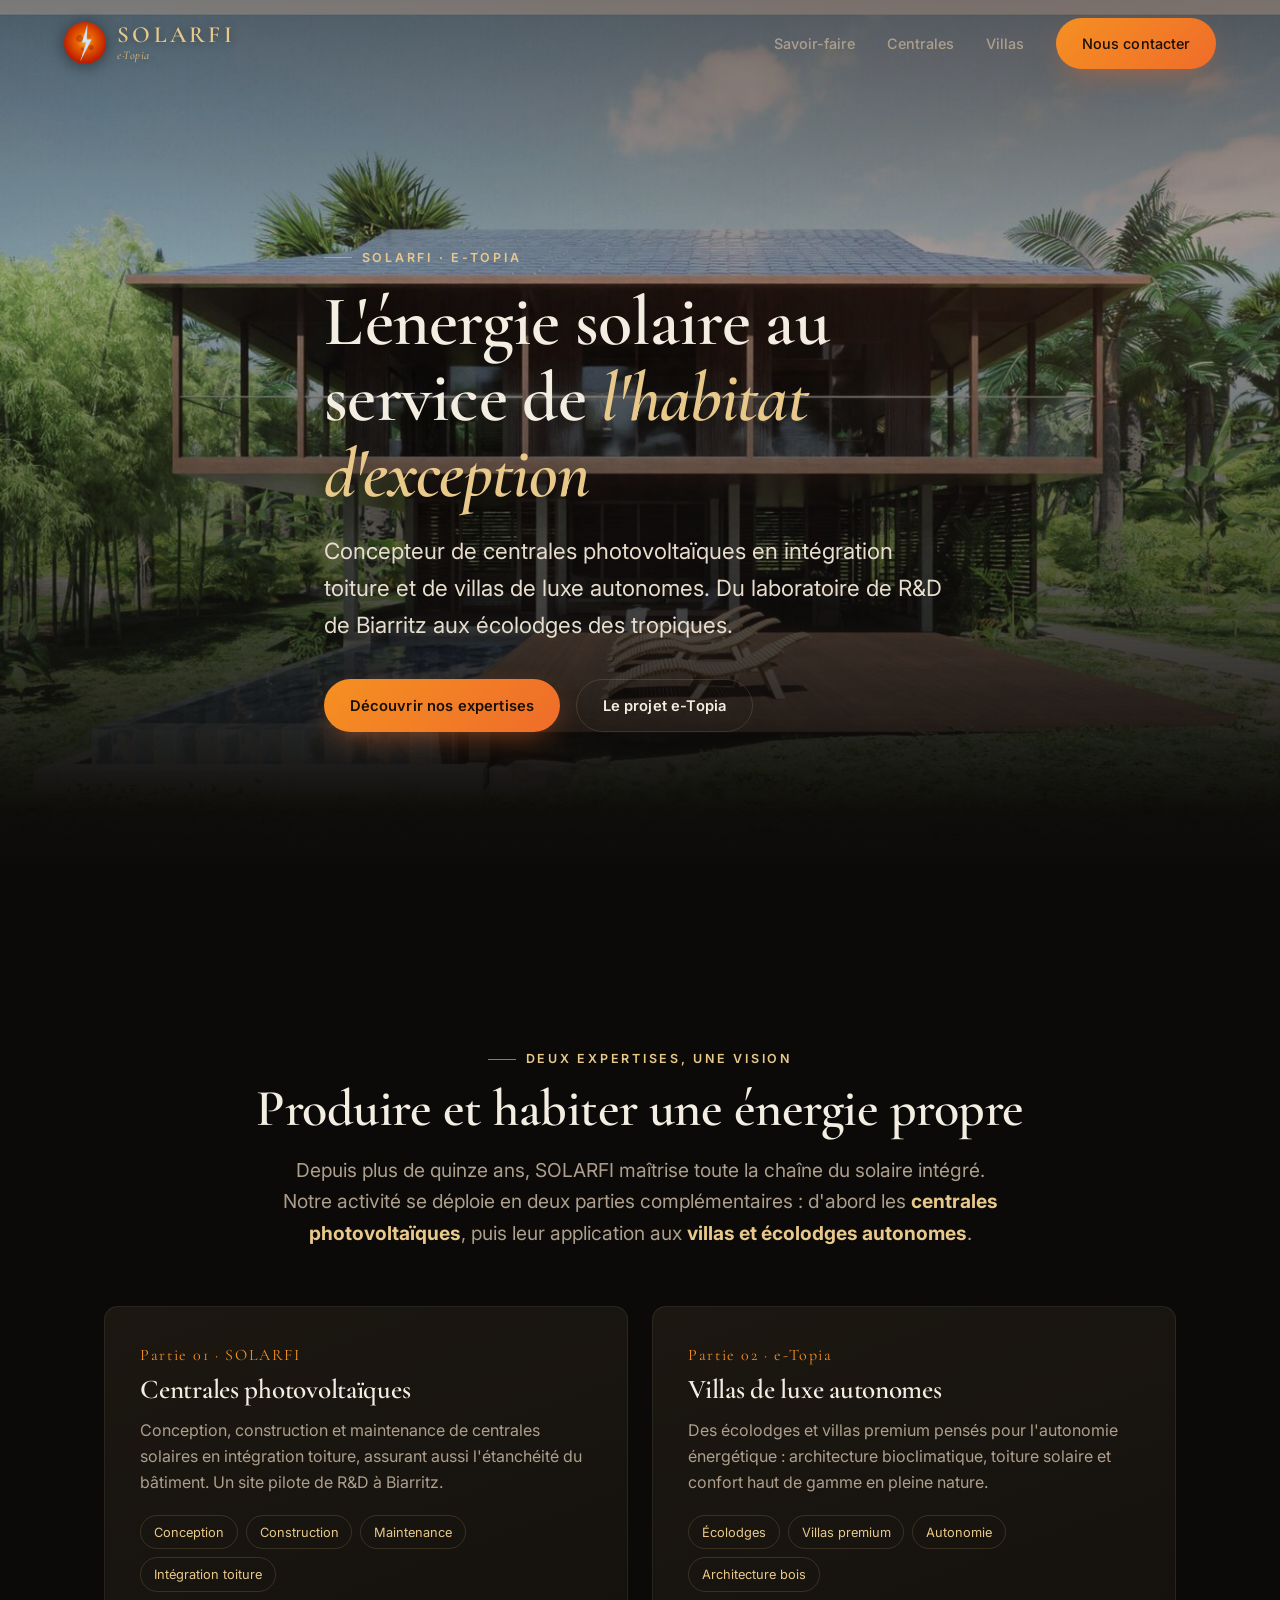
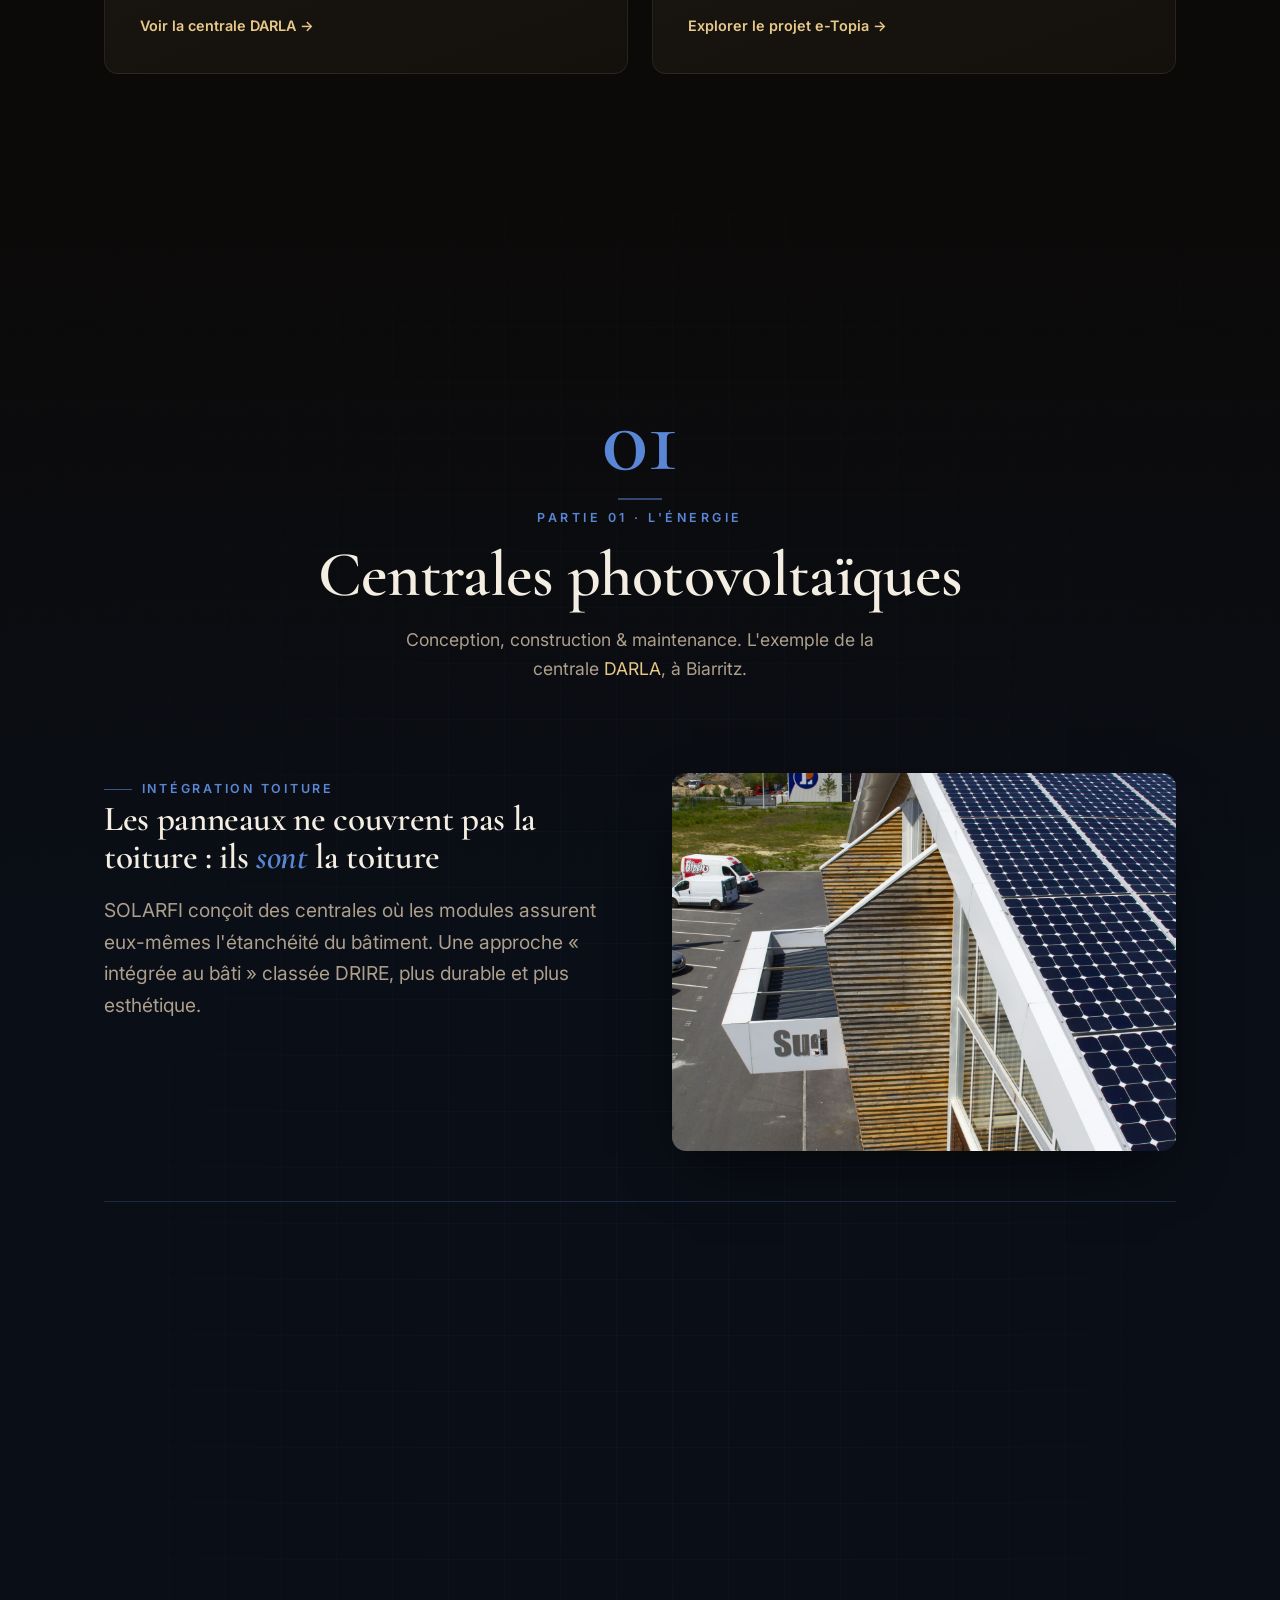
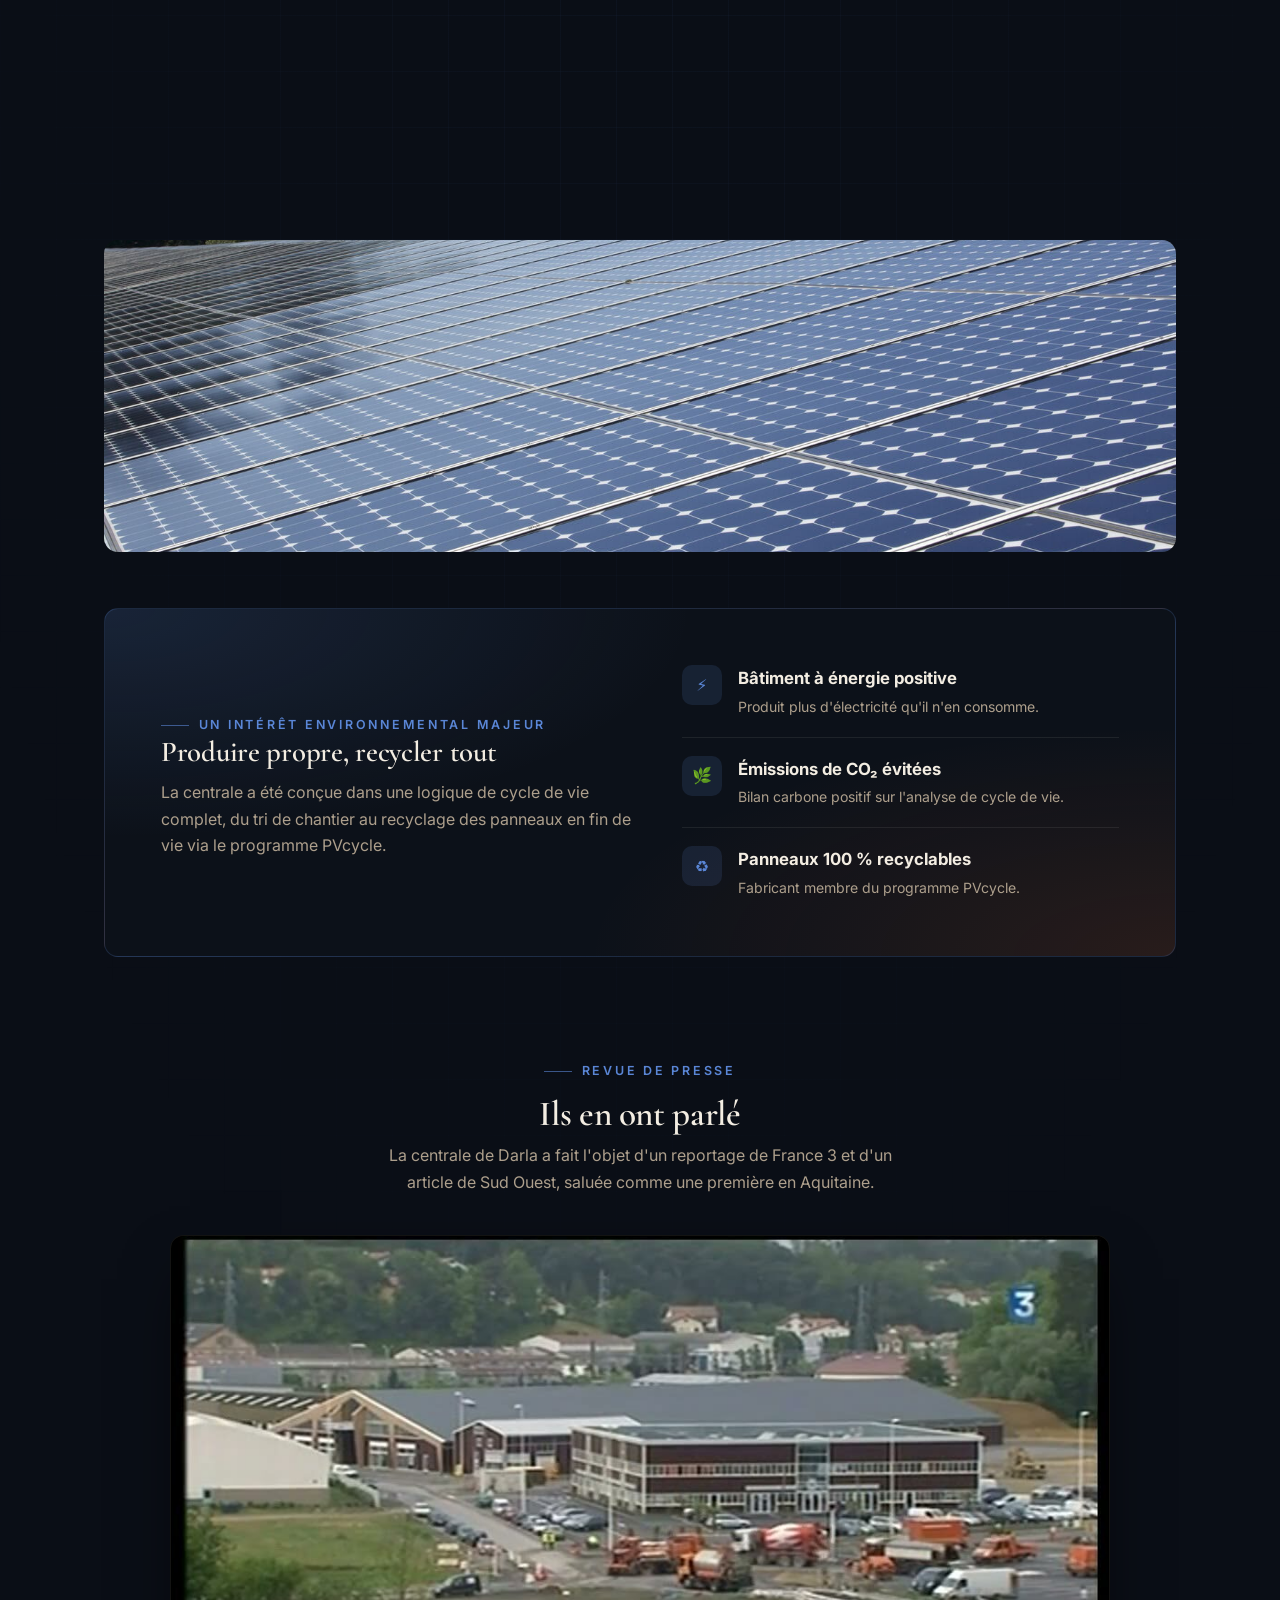
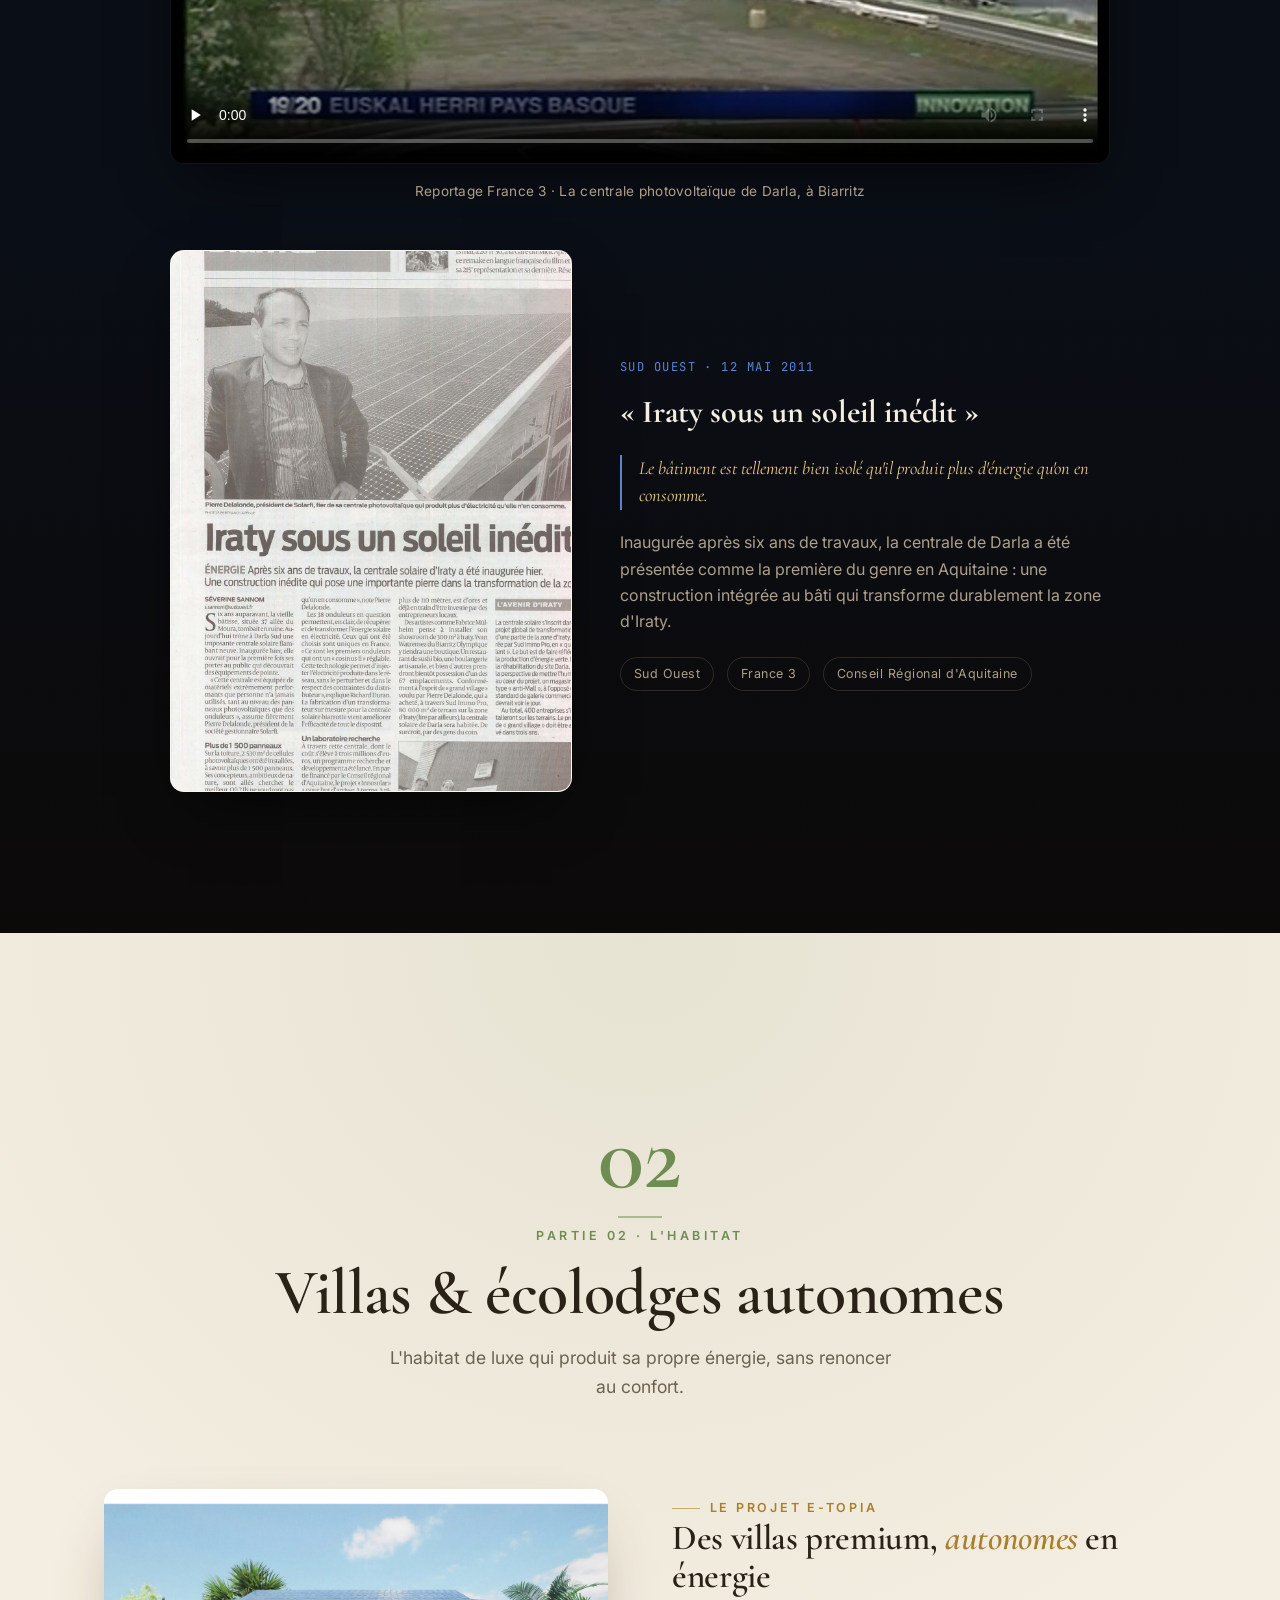
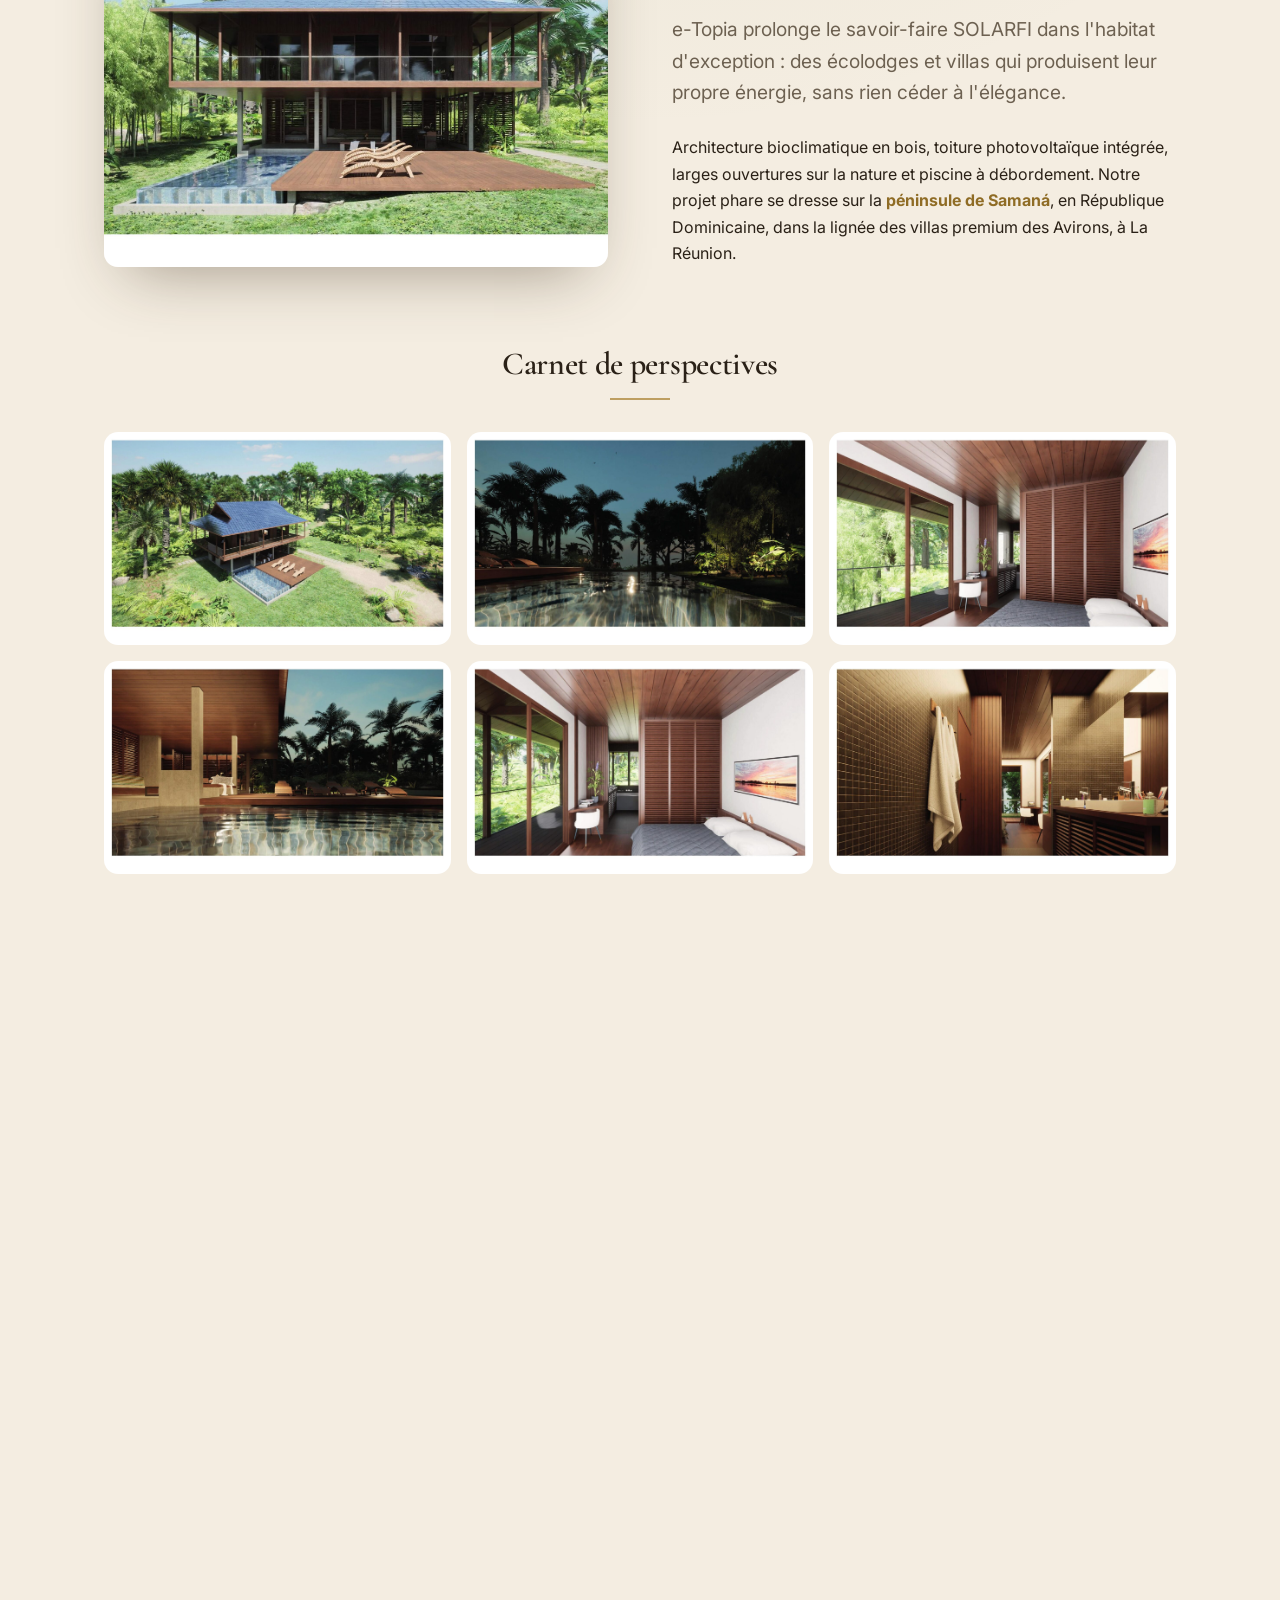
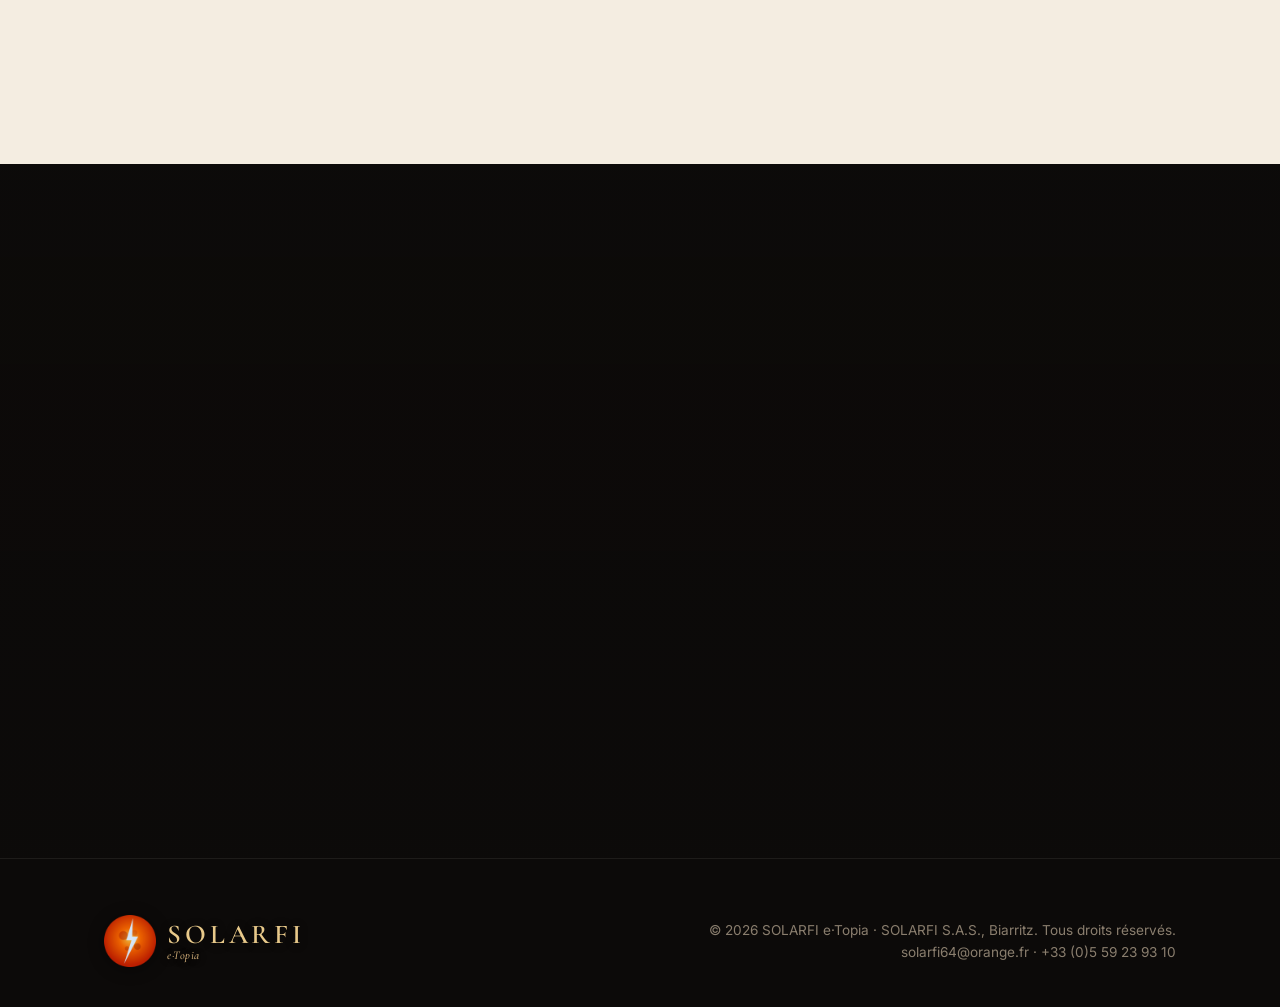
==== commit f0ec33ea: "Section Média (France 3 + Sud Ouest), bouton nav lisible, suppression des em dashes - Bouton « Nous " ====
--- a/index.html
+++ b/index.html
@@ -4,11 +4,11 @@
     <meta charset="UTF-8">
     <meta name="viewport" content="width=device-width, initial-scale=1.0">
 
-    <title>SOLARFI e·Topia — Centrales photovoltaïques & villas de luxe autonomes</title>
+    <title>SOLARFI e·Topia · Centrales photovoltaïques & villas de luxe autonomes</title>
     <meta name="description" content="SOLARFI e·Topia conçoit, construit et entretient des centrales photovoltaïques en intégration toiture et des villas de luxe autonomes. Site pilote de R&D à Biarritz.">
 
     <!-- Open Graph -->
-    <meta property="og:title" content="SOLARFI e·Topia — Centrales photovoltaïques & villas de luxe autonomes">
+    <meta property="og:title" content="SOLARFI e·Topia · Centrales photovoltaïques & villas de luxe autonomes">
     <meta property="og:description" content="Conception, construction et maintenance de centrales solaires en intégration toiture. Écolodges et villas premium en autonomie énergétique.">
     <meta property="og:image" content="https://solarfi-etopia.com/assets/img/og-image.jpg">
     <meta property="og:url" content="https://solarfi-etopia.com/">
@@ -25,7 +25,7 @@
     <link href="https://fonts.googleapis.com/css2?family=Cormorant+Garamond:ital,wght@0,500;0,600;1,500&family=Inter:wght@400;500;600&family=JetBrains+Mono:wght@500&display=swap" rel="stylesheet">
 
     <!-- CSS -->
-    <link rel="stylesheet" href="css/style.css?v=20260622e">
+    <link rel="stylesheet" href="css/style.css?v=20260622f">
 
     <!-- Schema.org -->
     <script type="application/ld+json">
@@ -82,7 +82,7 @@
 
     <main>
 
-        <!-- ============ SECTION GLOBALE — DEUX EXPERTISES ============ -->
+        <!-- ============ SECTION GLOBALE · DEUX EXPERTISES ============ -->
         <section class="section-pad intro" id="expertises">
             <div class="container">
                 <span class="eyebrow reveal">Deux expertises, une vision</span>
@@ -91,7 +91,7 @@
 
                 <div class="pillars">
                     <a class="pillar reveal" data-delay="1" href="#part-solarfi">
-                        <span class="pillar-num">Partie 01 — SOLARFI</span>
+                        <span class="pillar-num">Partie 01 · SOLARFI</span>
                         <h3>Centrales photovoltaïques</h3>
                         <p>Conception, construction et maintenance de centrales solaires en intégration toiture, assurant aussi l'étanchéité du bâtiment. Un site pilote de R&D à Biarritz.</p>
                         <ul>
@@ -103,7 +103,7 @@
                         <span class="pillar-link">Voir la centrale DARLA →</span>
                     </a>
                     <a class="pillar reveal" data-delay="2" href="#part-etopia">
-                        <span class="pillar-num">Partie 02 — e-Topia</span>
+                        <span class="pillar-num">Partie 02 · e-Topia</span>
                         <h3>Villas de luxe autonomes</h3>
                         <p>Des écolodges et villas premium pensés pour l'autonomie énergétique : architecture bioclimatique, toiture solaire et confort haut de gamme en pleine nature.</p>
                         <ul>
@@ -118,7 +118,7 @@
             </div>
         </section>
 
-        <!-- ============ PARTIE 01 — CENTRALES PV (charte sombre & technique) ============ -->
+        <!-- ============ PARTIE 01 · CENTRALES PV (charte sombre & technique) ============ -->
         <section class="part part-solarfi" id="part-solarfi">
             <div class="container">
 
@@ -126,7 +126,7 @@
                     <span class="part-index" aria-hidden="true">01</span>
                     <span class="part-kicker">Partie 01 · L'énergie</span>
                     <h2>Centrales photovoltaïques</h2>
-                    <p>Conception, construction &amp; maintenance — l'exemple de la centrale <span class="text-gold">DARLA</span>, à Biarritz.</p>
+                    <p>Conception, construction &amp; maintenance. L'exemple de la centrale <span class="text-gold">DARLA</span>, à Biarritz.</p>
                 </header>
 
                 <div class="split">
@@ -149,7 +149,7 @@
                     <div class="stat reveal" data-delay="3"><div class="num">+100<small> %</small></div><div class="label">Bâtiment à énergie positive</div></div>
                 </div>
 
-                <!-- Galerie DARLA — 3 vues distinctes (le visuel d'intégration reste en tête de section) -->
+                <!-- Galerie DARLA · 3 vues distinctes (le visuel d'intégration reste en tête de section) -->
                 <div class="gallery">
                     <figure class="g-wide reveal">
                         <img src="assets/img/solarfi-context.jpg" alt="La centrale photovoltaïque DARLA surplombant le village commercial d'Iraty" loading="lazy">
@@ -188,16 +188,42 @@
                     </ul>
                 </div>
 
-                <div class="press reveal">
-                    <span>Ils en ont parlé</span>
-                    <span>Sud Ouest · 2011</span>
-                    <span>France 3</span>
-                    <span>Conseil Régional d'Aquitaine</span>
+                <!-- Revue de presse / Média -->
+                <div class="media-header reveal">
+                    <span class="eyebrow">Revue de presse</span>
+                    <h3 class="part-subtitle">Ils en ont parlé</h3>
+                    <p>La centrale de Darla a fait l'objet d'un reportage de France 3 et d'un article de Sud Ouest, saluée comme une première en Aquitaine.</p>
+                </div>
+
+                <figure class="media-video reveal">
+                    <video controls preload="none" playsinline poster="assets/img/france3-poster.jpg">
+                        <source src="assets/video/france3-solarfi.mp4" type="video/mp4">
+                        Votre navigateur ne permet pas la lecture de cette vidéo.
+                    </video>
+                    <figcaption>Reportage France 3 · La centrale photovoltaïque de Darla, à Biarritz</figcaption>
+                </figure>
+
+                <div class="media-press">
+                    <a class="press-clip reveal" href="assets/img/presse-sudouest.jpg" target="_blank" rel="noopener" aria-label="Lire l'article Sud Ouest en grand">
+                        <img src="assets/img/presse-sudouest.jpg" alt="Article de Sud Ouest du 12 mai 2011 : « Iraty sous un soleil inédit », sur la centrale solaire SOLARFI">
+                        <span class="press-clip-zoom">Agrandir l'article</span>
+                    </a>
+                    <div class="press-text reveal" data-delay="1">
+                        <span class="press-source">Sud Ouest · 12 mai 2011</span>
+                        <h4>« Iraty sous un soleil inédit »</h4>
+                        <blockquote>Le bâtiment est tellement bien isolé qu'il produit plus d'énergie qu'on en consomme.</blockquote>
+                        <p>Inaugurée après six ans de travaux, la centrale de Darla a été présentée comme la première du genre en Aquitaine : une construction intégrée au bâti qui transforme durablement la zone d'Iraty.</p>
+                        <ul class="press-logos">
+                            <li>Sud Ouest</li>
+                            <li>France 3</li>
+                            <li>Conseil Régional d'Aquitaine</li>
+                        </ul>
+                    </div>
                 </div>
             </div>
         </section>
 
-        <!-- ============ PARTIE 02 — VILLAS & ÉCOLODGES (charte claire & chaleureuse) ============ -->
+        <!-- ============ PARTIE 02 · VILLAS & ÉCOLODGES (charte claire & chaleureuse) ============ -->
         <section class="part part-etopia" id="part-etopia">
             <div class="container">
 
@@ -220,17 +246,17 @@
                     </div>
                 </div>
 
-                <!-- Galerie e-Topia — masonry riche -->
+                <!-- Galerie e-Topia · masonry riche -->
                 <h3 class="gallery-title reveal">Carnet de perspectives</h3>
                 <div class="gallery masonry">
-                    <figure class="reveal"><img src="assets/img/etopia-facade-jour2.jpg" alt="Vue aérienne de la villa e-Topia et de sa toiture solaire" loading="lazy"><figcaption>Vue aérienne — toiture solaire intégrée</figcaption></figure>
+                    <figure class="reveal"><img src="assets/img/etopia-facade-jour2.jpg" alt="Vue aérienne de la villa e-Topia et de sa toiture solaire" loading="lazy"><figcaption>Vue aérienne, toiture solaire intégrée</figcaption></figure>
                     <figure class="reveal"><img src="assets/img/etopia-piscine.jpg" alt="Piscine à débordement de la villa e-Topia face à la jungle" loading="lazy"><figcaption>Piscine à débordement face à la jungle</figcaption></figure>
                     <figure class="reveal"><img src="assets/img/etopia-salle-manger.jpg" alt="Salle à manger ouverte du rez-de-chaussée" loading="lazy"><figcaption>Salle à manger ouverte sur l'extérieur</figcaption></figure>
                     <figure class="reveal"><img src="assets/img/etopia-villa-nuit.jpg" alt="Villa e-Topia illuminée de nuit" loading="lazy"><figcaption>Mise en lumière nocturne</figcaption></figure>
                     <figure class="reveal"><img src="assets/img/etopia-sejour.jpg" alt="Séjour du rez-de-chaussée de la villa e-Topia" loading="lazy"><figcaption>Séjour du rez-de-chaussée</figcaption></figure>
                     <figure class="reveal"><img src="assets/img/etopia-cuisine.jpg" alt="La villa e-Topia et sa piscine à la tombée du jour" loading="lazy"><figcaption>La villa à la tombée du jour</figcaption></figure>
                     <figure class="reveal"><img src="assets/img/etopia-chambre.jpg" alt="Suite de la villa e-Topia ouverte sur la végétation" loading="lazy"><figcaption>Suite ouverte sur la nature</figcaption></figure>
-                    <figure class="reveal"><img src="assets/img/etopia-sejour-r1.jpg" alt="Salon de l'étage de la villa e-Topia, bois et lumière" loading="lazy"><figcaption>Salon de l'étage — bois &amp; lumière</figcaption></figure>
+                    <figure class="reveal"><img src="assets/img/etopia-sejour-r1.jpg" alt="Salon de l'étage de la villa e-Topia, bois et lumière" loading="lazy"><figcaption>Salon de l'étage, bois &amp; lumière</figcaption></figure>
                     <figure class="reveal"><img src="assets/img/etopia-piscine-nuit.jpg" alt="La piscine de la villa e-Topia à la nuit tombée" loading="lazy"><figcaption>La piscine à la nuit tombée</figcaption></figure>
                     <figure class="reveal"><img src="assets/img/etopia-entree.jpg" alt="Entrée et circulation de la villa e-Topia" loading="lazy"><figcaption>Entrée &amp; circulations</figcaption></figure>
                     <figure class="reveal"><img src="assets/img/etopia-chambre-b.jpg" alt="Seconde chambre de la villa e-Topia" loading="lazy"><figcaption>Chambre d'hôtes</figcaption></figure>
@@ -238,7 +264,7 @@
                     <figure class="reveal"><img src="assets/img/etopia-facade-nuit.jpg" alt="Façade sud-ouest de la villa e-Topia de nuit" loading="lazy"><figcaption>Façade sud-ouest, nuit</figcaption></figure>
                 </div>
 
-                <p class="etopia-credit reveal">Perspectives architecturales — Tanguy Avanthay &amp; Julien Chalançon · Péninsule de Samaná, République Dominicaine</p>
+                <p class="etopia-credit reveal">Perspectives architecturales · Tanguy Avanthay &amp; Julien Chalançon · Péninsule de Samaná, République Dominicaine</p>
             </div>
         </section>
 
@@ -261,7 +287,7 @@
                     </div>
                     <div class="contact-row">
                         <span class="ic" aria-hidden="true">⌖</span>
-                        <div><div class="k">Adresse</div><span class="v">Village Biarritz Iraty — Les Aldades, Lot 18<br>2-4 rue des Mésanges, 64200 Biarritz</span></div>
+                        <div><div class="k">Adresse</div><span class="v">Village Biarritz Iraty, Les Aldades, Lot 18<br>2-4 rue des Mésanges, 64200 Biarritz</span></div>
                     </div>
                     <a href="mailto:solarfi64@orange.fr" class="btn btn-primary">Demander une étude</a>
                 </div>
@@ -278,7 +304,7 @@
                 <span class="brand-word">SOLARFI<small>e·Topia</small></span>
             </a>
             <div class="footer-meta">
-                <p>&copy; <span id="year">2026</span> SOLARFI e·Topia — SOLARFI S.A.S., Biarritz. Tous droits réservés.</p>
+                <p>&copy; <span id="year">2026</span> SOLARFI e·Topia · SOLARFI S.A.S., Biarritz. Tous droits réservés.</p>
                 <p><a href="mailto:solarfi64@orange.fr">solarfi64@orange.fr</a> · +33 (0)5 59 23 93 10</p>
             </div>
         </div>
--- a/css/style.css
+++ b/css/style.css
@@ -1,5 +1,5 @@
 /* ===================================================================
-   SOLARFI e·Topia — style.css
+   SOLARFI e·Topia - style.css
    Palette de marque : noir profond, or/crème, soleil orange, bleu solaire
    =================================================================== */
 
@@ -194,10 +194,12 @@
 .nav-links a {
     font-size: .9rem;
     font-weight: 500;
-    color: var(--muted);
     position: relative;
     transition: color .2s var(--ease);
 }
+.nav-links a:not(.btn) { color: var(--muted); }
+/* Le bouton de la nav garde sa couleur foncée lisible sur l'orange */
+.nav-links a.btn-primary { color: #1a0f06; }
 .nav-links a:not(.btn)::after {
     content: "";
     position: absolute;
@@ -475,8 +477,108 @@
 }
 .press span:first-child { color: var(--gold); }
 
+/* --- Section Média / Revue de presse ------------------------------- */
+.media-header { text-align: center; margin-top: clamp(3.5rem, 8vw, 6rem); }
+.media-header .eyebrow { justify-content: center; }
+.media-header .part-subtitle { margin: .8rem 0 .6rem; }
+.media-header p { color: var(--muted); max-width: 52ch; margin: 0 auto; }
+
+.media-video {
+    max-width: 940px;
+    margin: 2.5rem auto 0;
+}
+.media-video video {
+    width: 100%;
+    display: block;
+    border-radius: var(--radius);
+    background: #000;
+    box-shadow: var(--shadow);
+    aspect-ratio: 16 / 9;
+    border: 1px solid var(--line-soft);
+}
+.media-video figcaption {
+    text-align: center;
+    margin-top: 1rem;
+    font-size: .85rem;
+    color: var(--muted);
+    letter-spacing: .02em;
+}
+
+.media-press {
+    max-width: 940px;
+    margin: 3rem auto 0;
+    display: grid;
+    grid-template-columns: 0.82fr 1fr;
+    gap: clamp(1.5rem, 4vw, 3rem);
+    align-items: center;
+}
+.press-clip {
+    position: relative;
+    display: block;
+    border-radius: var(--radius);
+    overflow: hidden;
+    border: 1px solid var(--line);
+    box-shadow: var(--shadow);
+    background: #fff;
+    transition: transform .35s var(--ease);
+}
+.press-clip img { width: 100%; display: block; max-height: 540px; object-fit: cover; object-position: top; }
+.press-clip:hover { transform: translateY(-4px); }
+.press-clip-zoom {
+    position: absolute;
+    inset: auto 0 0 0;
+    padding: 1.4rem 1rem .9rem;
+    text-align: center;
+    font-size: .8rem;
+    letter-spacing: .12em;
+    text-transform: uppercase;
+    color: #fff;
+    background: linear-gradient(transparent, rgba(0,0,0,.8));
+    opacity: 0;
+    transition: opacity .3s var(--ease);
+}
+.press-clip:hover .press-clip-zoom { opacity: 1; }
+
+.press-source {
+    font-family: var(--mono);
+    font-size: .76rem;
+    letter-spacing: .12em;
+    text-transform: uppercase;
+    color: var(--accent);
+}
+.press-text h4 {
+    font-family: var(--serif);
+    font-size: clamp(1.5rem, 3vw, 2rem);
+    margin: .5rem 0 1rem;
+    color: var(--text);
+}
+.press-text blockquote {
+    font-family: var(--serif);
+    font-style: italic;
+    font-size: 1.15rem;
+    line-height: 1.5;
+    color: var(--gold);
+    padding-left: 1.1rem;
+    border-left: 2px solid var(--accent);
+    margin-bottom: 1.2rem;
+}
+.press-text > p { color: var(--muted); margin-bottom: 1.4rem; }
+.press-logos {
+    display: flex;
+    flex-wrap: wrap;
+    gap: .6rem .8rem;
+}
+.press-logos li {
+    font-size: .78rem;
+    letter-spacing: .04em;
+    color: var(--muted);
+    padding: .35rem .8rem;
+    border: 1px solid var(--line);
+    border-radius: 100px;
+}
+
 /* ===================================================================
-   PARTIES — deux chartes graphiques distinctes
+   PARTIES - deux chartes graphiques distinctes
    =================================================================== */
 .part { position: relative; padding: clamp(3.5rem, 8vw, 6rem) 0 clamp(4.5rem, 11vw, 9rem); }
 
@@ -520,7 +622,7 @@
 .part-subtitle { font-size: clamp(1.5rem, 3.2vw, 2.2rem); margin-bottom: 1.2rem; }
 .part-subtitle em { font-style: italic; color: var(--accent); }
 
-/* ---- PARTIE 01 : SOLARFI — sombre & technique (bleu solaire + orange) ---- */
+/* ---- PARTIE 01 : SOLARFI - sombre & technique (bleu solaire + orange) ---- */
 .part-solarfi {
     --accent: #5a86d6;
     background:
@@ -557,7 +659,7 @@
 }
 .part-solarfi .impact-list .ic { background: rgba(90,134,214,.14); color: var(--accent); }
 
-/* ---- PARTIE 02 : e-Topia — clair & chaleureux (ivoire / bois / or) ---- */
+/* ---- PARTIE 02 : e-Topia - clair & chaleureux (ivoire / bois / or) ---- */
 .part-etopia {
     --bg:        #f4ede1;
     --bg-2:      #eae0cf;
@@ -746,6 +848,7 @@
     .pillars,
     .split,
     .impact,
+    .media-press,
     .contact-grid { grid-template-columns: 1fr; }
     .split-media { order: -1; }
     .stats { grid-template-columns: repeat(2, 1fr); gap: 2rem 1rem; }
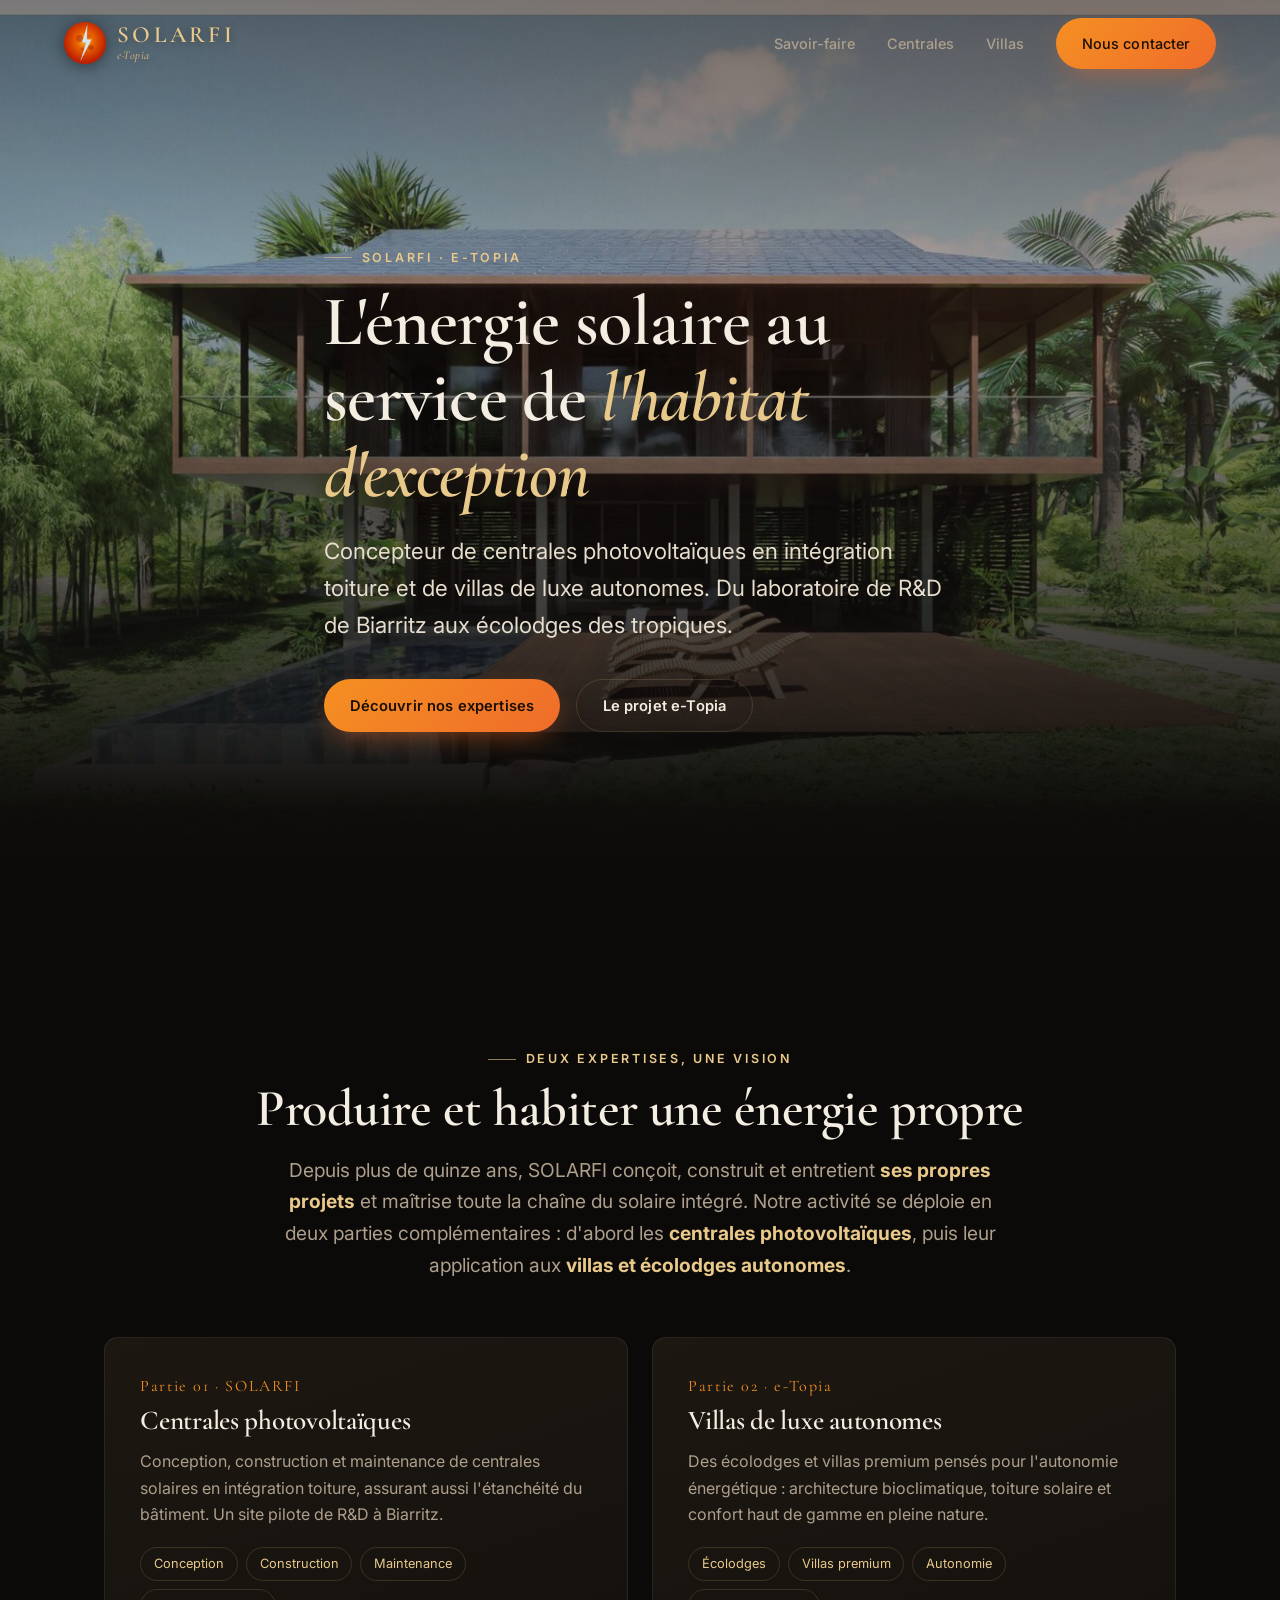
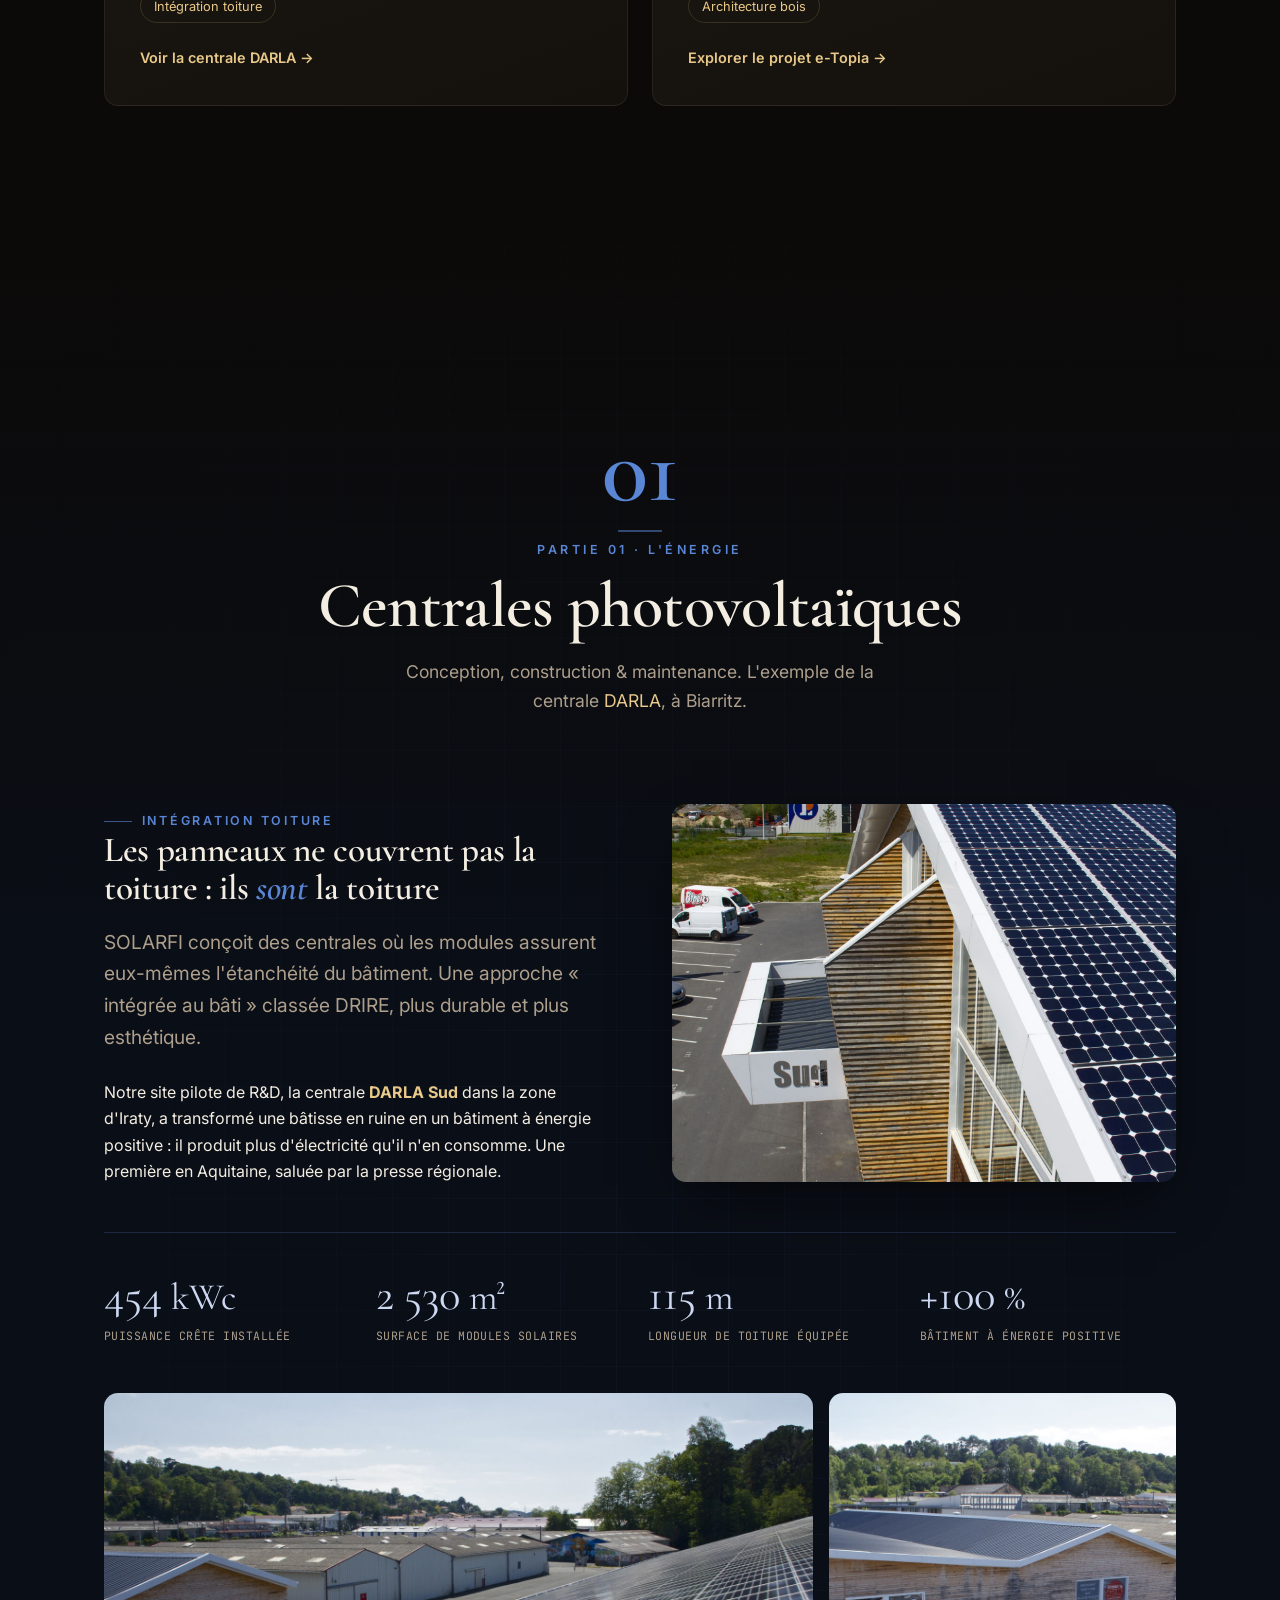
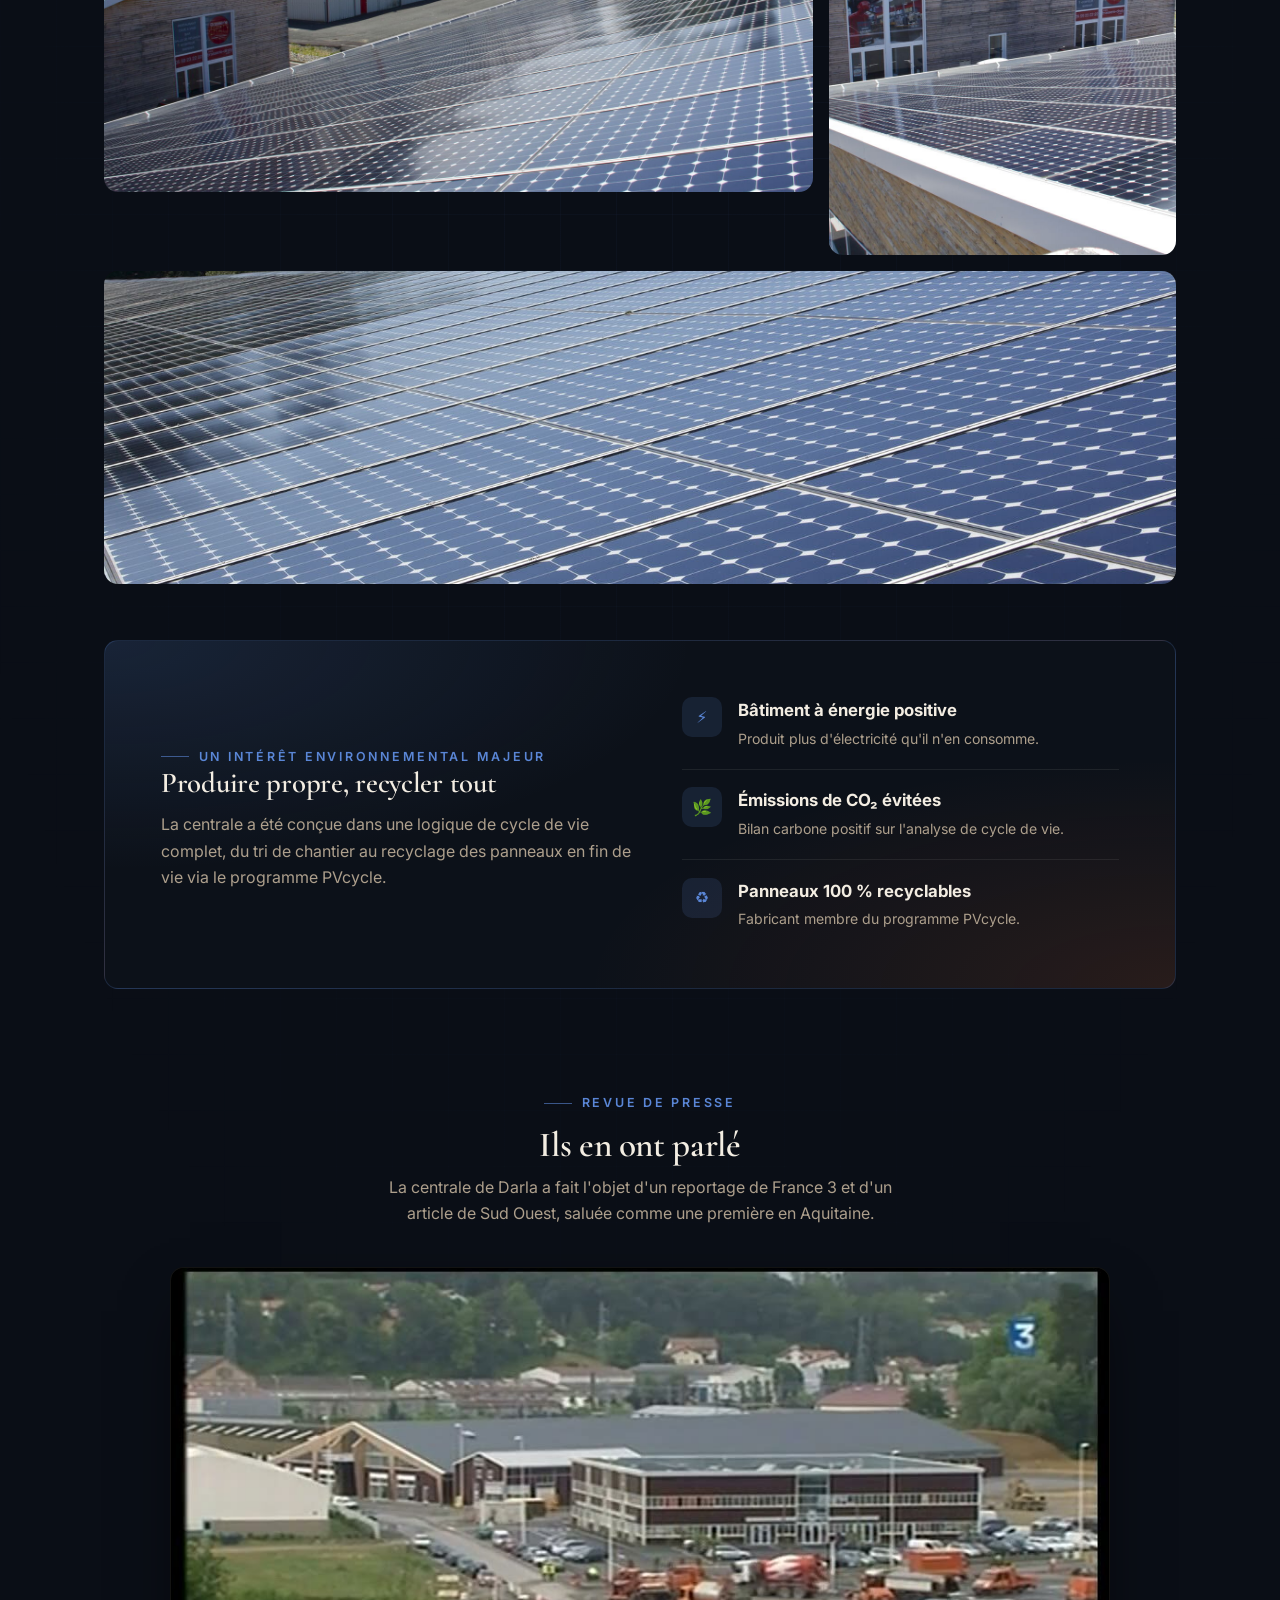
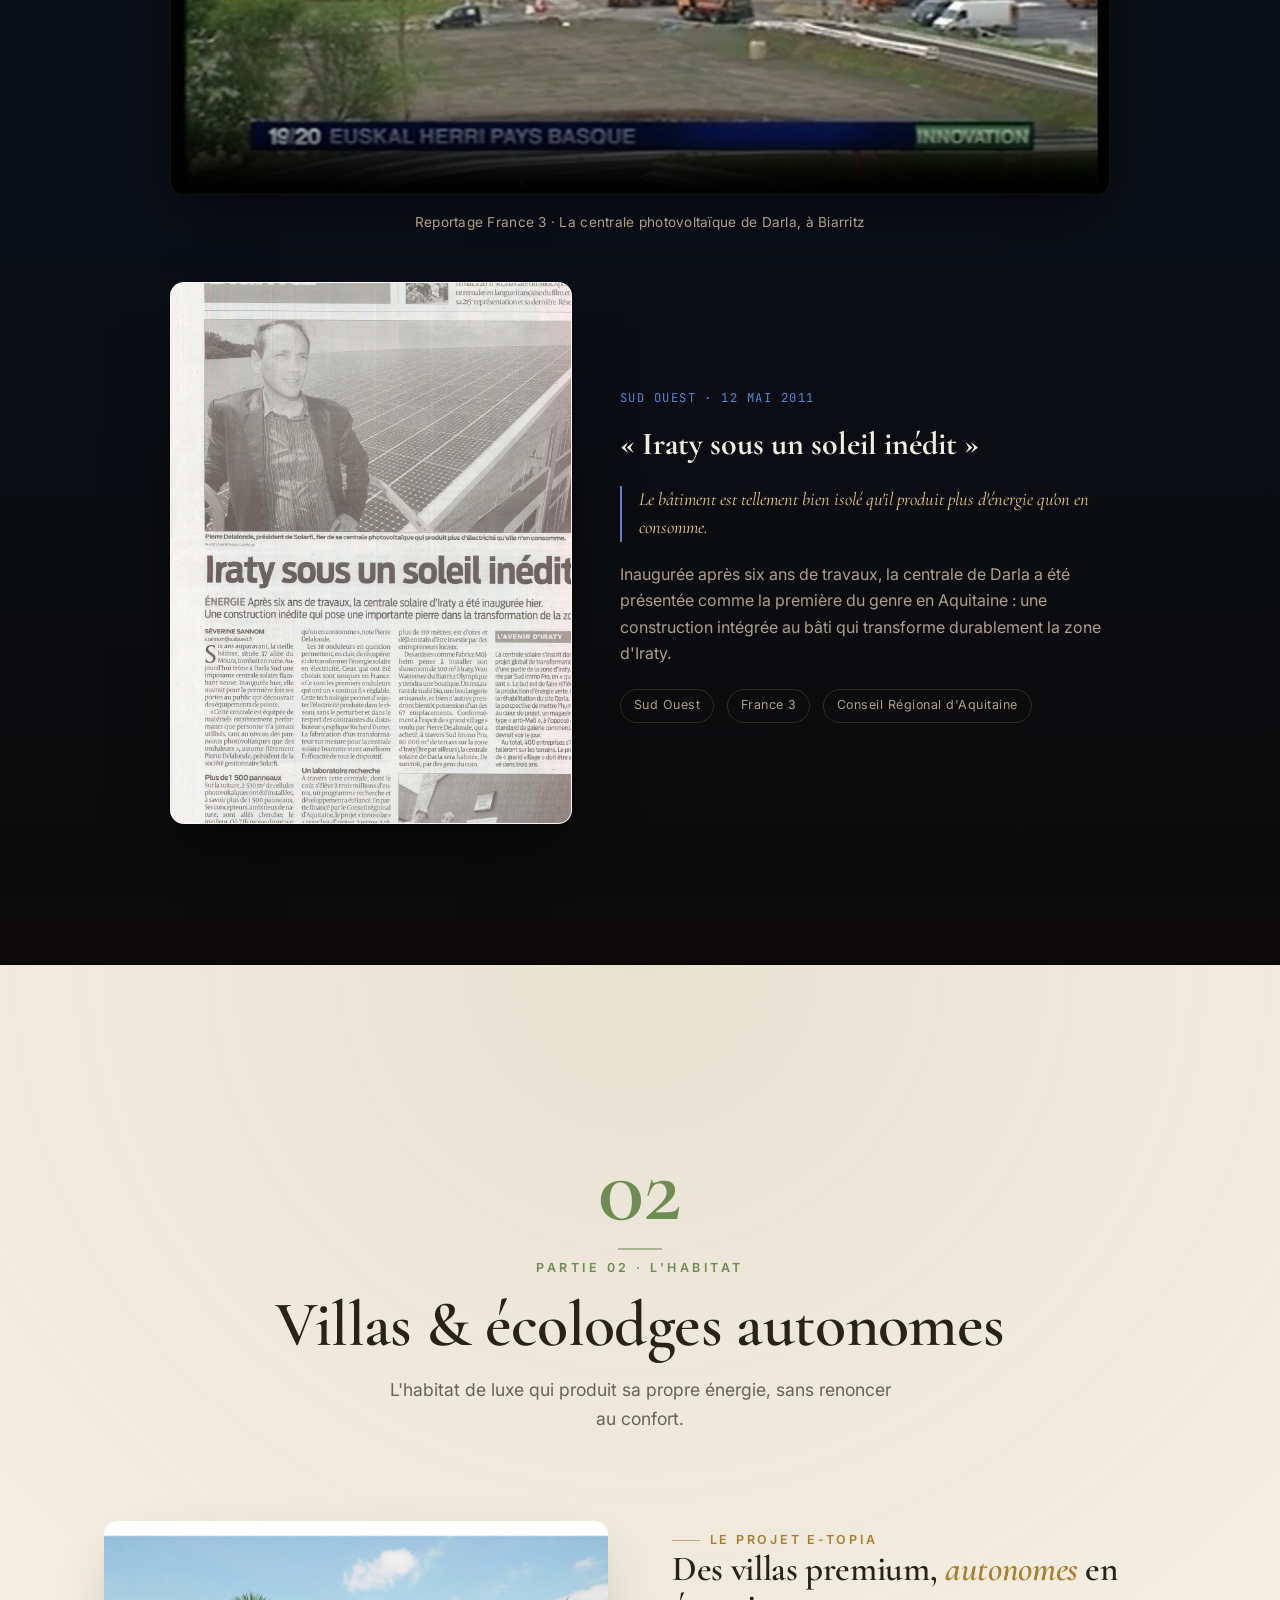
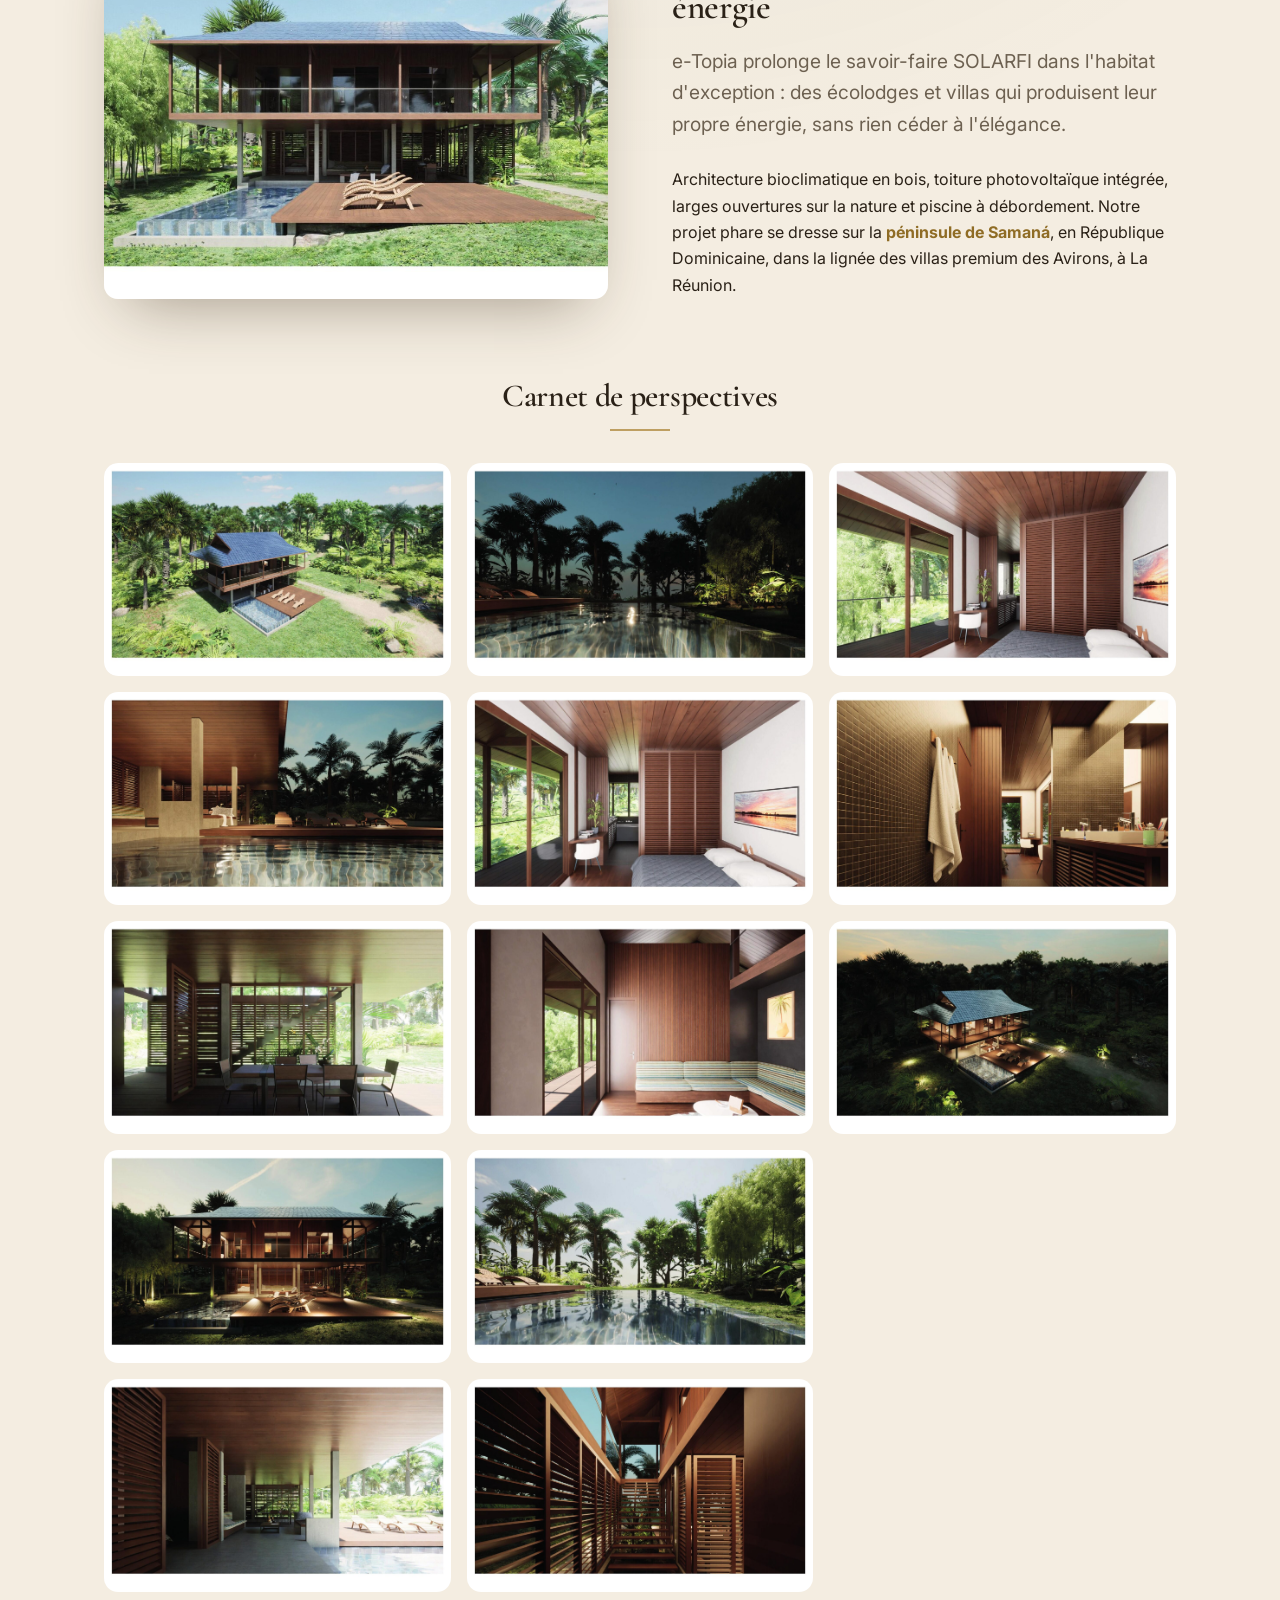
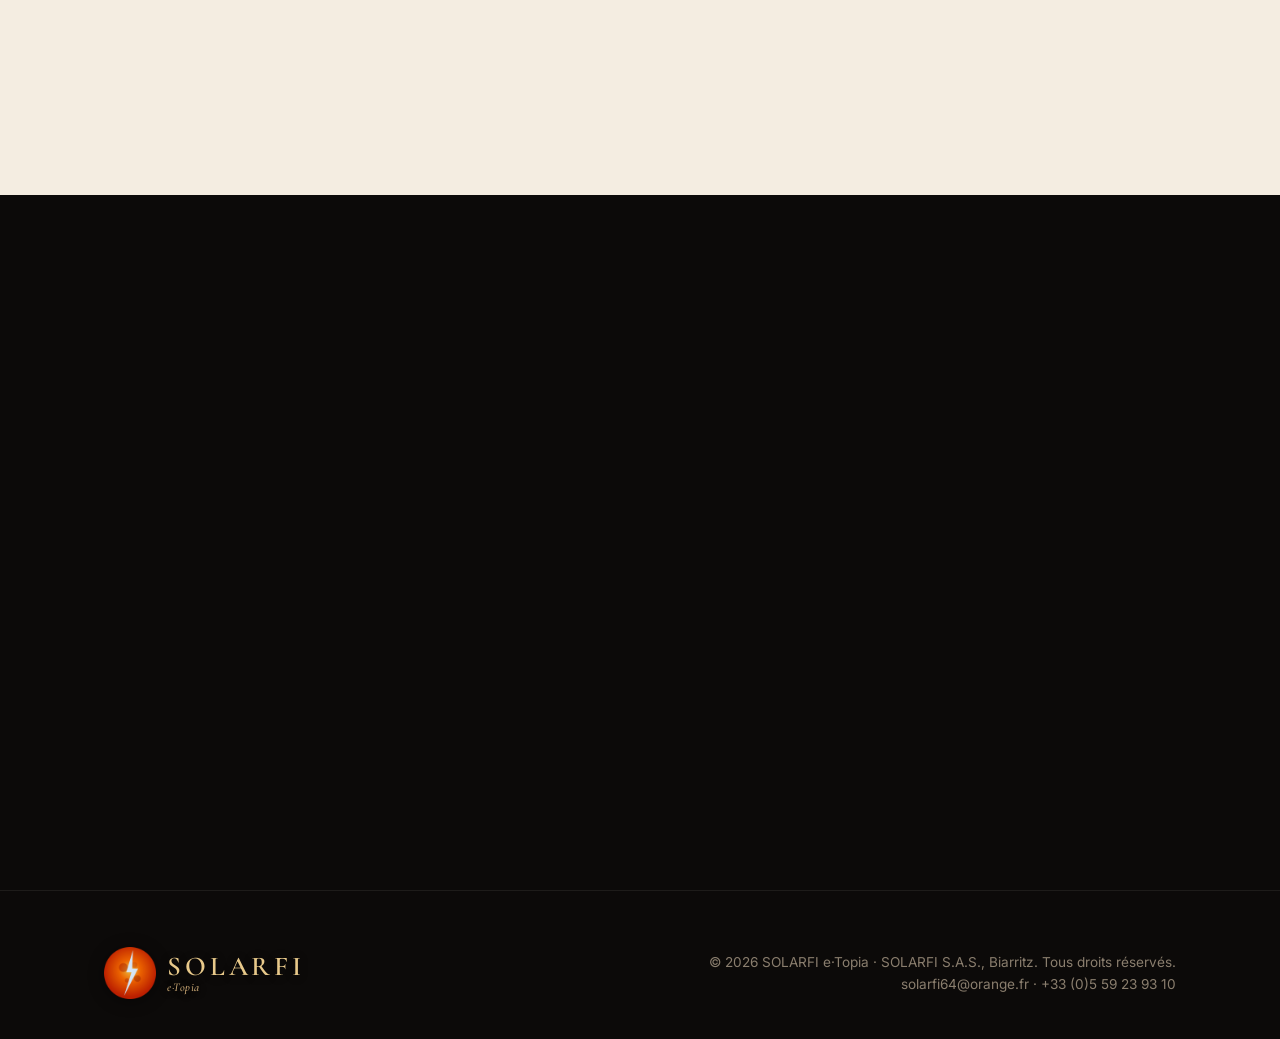
==== commit 114ac8c3: "Repositionnement éditorial : partenaires, pas de prospection Le site ne démarche ni prospects ni cli" ====
--- a/index.html
+++ b/index.html
@@ -87,7 +87,7 @@
             <div class="container">
                 <span class="eyebrow reveal">Deux expertises, une vision</span>
                 <h2 class="section-title reveal" data-delay="1">Produire et habiter une énergie propre</h2>
-                <p class="lead reveal" data-delay="2">Depuis plus de quinze ans, SOLARFI maîtrise toute la chaîne du solaire intégré. Notre activité se déploie en deux parties complémentaires : d'abord les <strong class="text-gold">centrales photovoltaïques</strong>, puis leur application aux <strong class="text-gold">villas et écolodges autonomes</strong>.</p>
+                <p class="lead reveal" data-delay="2">Depuis plus de quinze ans, SOLARFI conçoit, construit et entretient <strong class="text-gold">ses propres projets</strong> et maîtrise toute la chaîne du solaire intégré. Notre activité se déploie en deux parties complémentaires : d'abord les <strong class="text-gold">centrales photovoltaïques</strong>, puis leur application aux <strong class="text-gold">villas et écolodges autonomes</strong>.</p>
 
                 <div class="pillars">
                     <a class="pillar reveal" data-delay="1" href="#part-solarfi">
@@ -272,9 +272,9 @@
         <section class="section-pad contact" id="contact">
             <div class="container contact-grid">
                 <div>
-                    <span class="eyebrow reveal">Parlons de votre projet</span>
-                    <h2 class="reveal" data-delay="1">Concevons ensemble votre centrale ou votre villa autonome</h2>
-                    <p class="lead reveal" data-delay="2">Une étude photovoltaïque, un projet de villa e-Topia ou une simple question ? Notre équipe basée à Biarritz vous répond.</p>
+                    <span class="eyebrow reveal">Partenaires, fournisseurs &amp; administrations</span>
+                    <h2 class="reveal" data-delay="1">Un point de contact pour nos partenaires</h2>
+                    <p class="lead reveal" data-delay="2">SOLARFI e·Topia développe et réalise uniquement ses propres projets. Ce site est dédié à nos partenaires, fournisseurs et administrations : pour tout échange, notre équipe basée à Biarritz reste à votre disposition.</p>
                 </div>
                 <div class="contact-card reveal" data-delay="1">
                     <div class="contact-row">
@@ -289,7 +289,7 @@
                         <span class="ic" aria-hidden="true">⌖</span>
                         <div><div class="k">Adresse</div><span class="v">Village Biarritz Iraty, Les Aldades, Lot 18<br>2-4 rue des Mésanges, 64200 Biarritz</span></div>
                     </div>
-                    <a href="mailto:solarfi64@orange.fr" class="btn btn-primary">Demander une étude</a>
+                    <a href="mailto:solarfi64@orange.fr" class="btn btn-primary">Nous écrire</a>
                 </div>
             </div>
         </section>
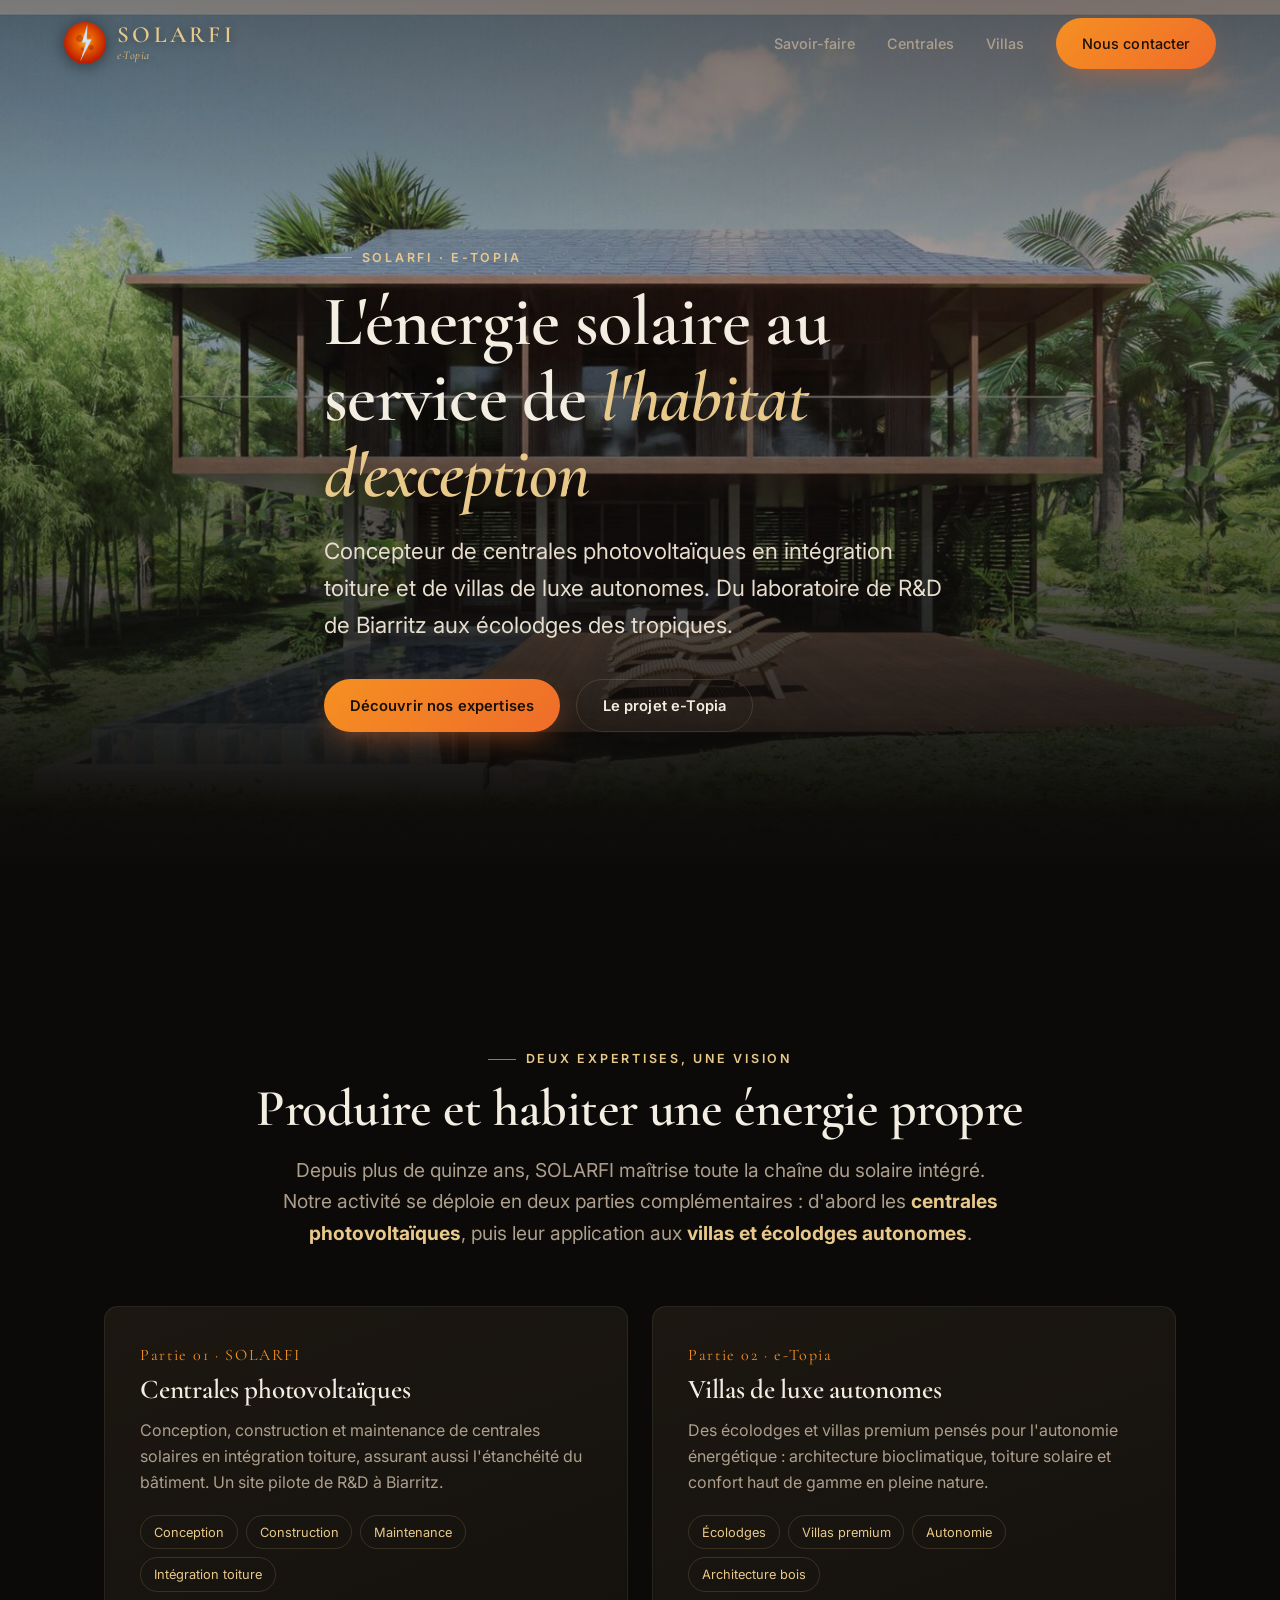
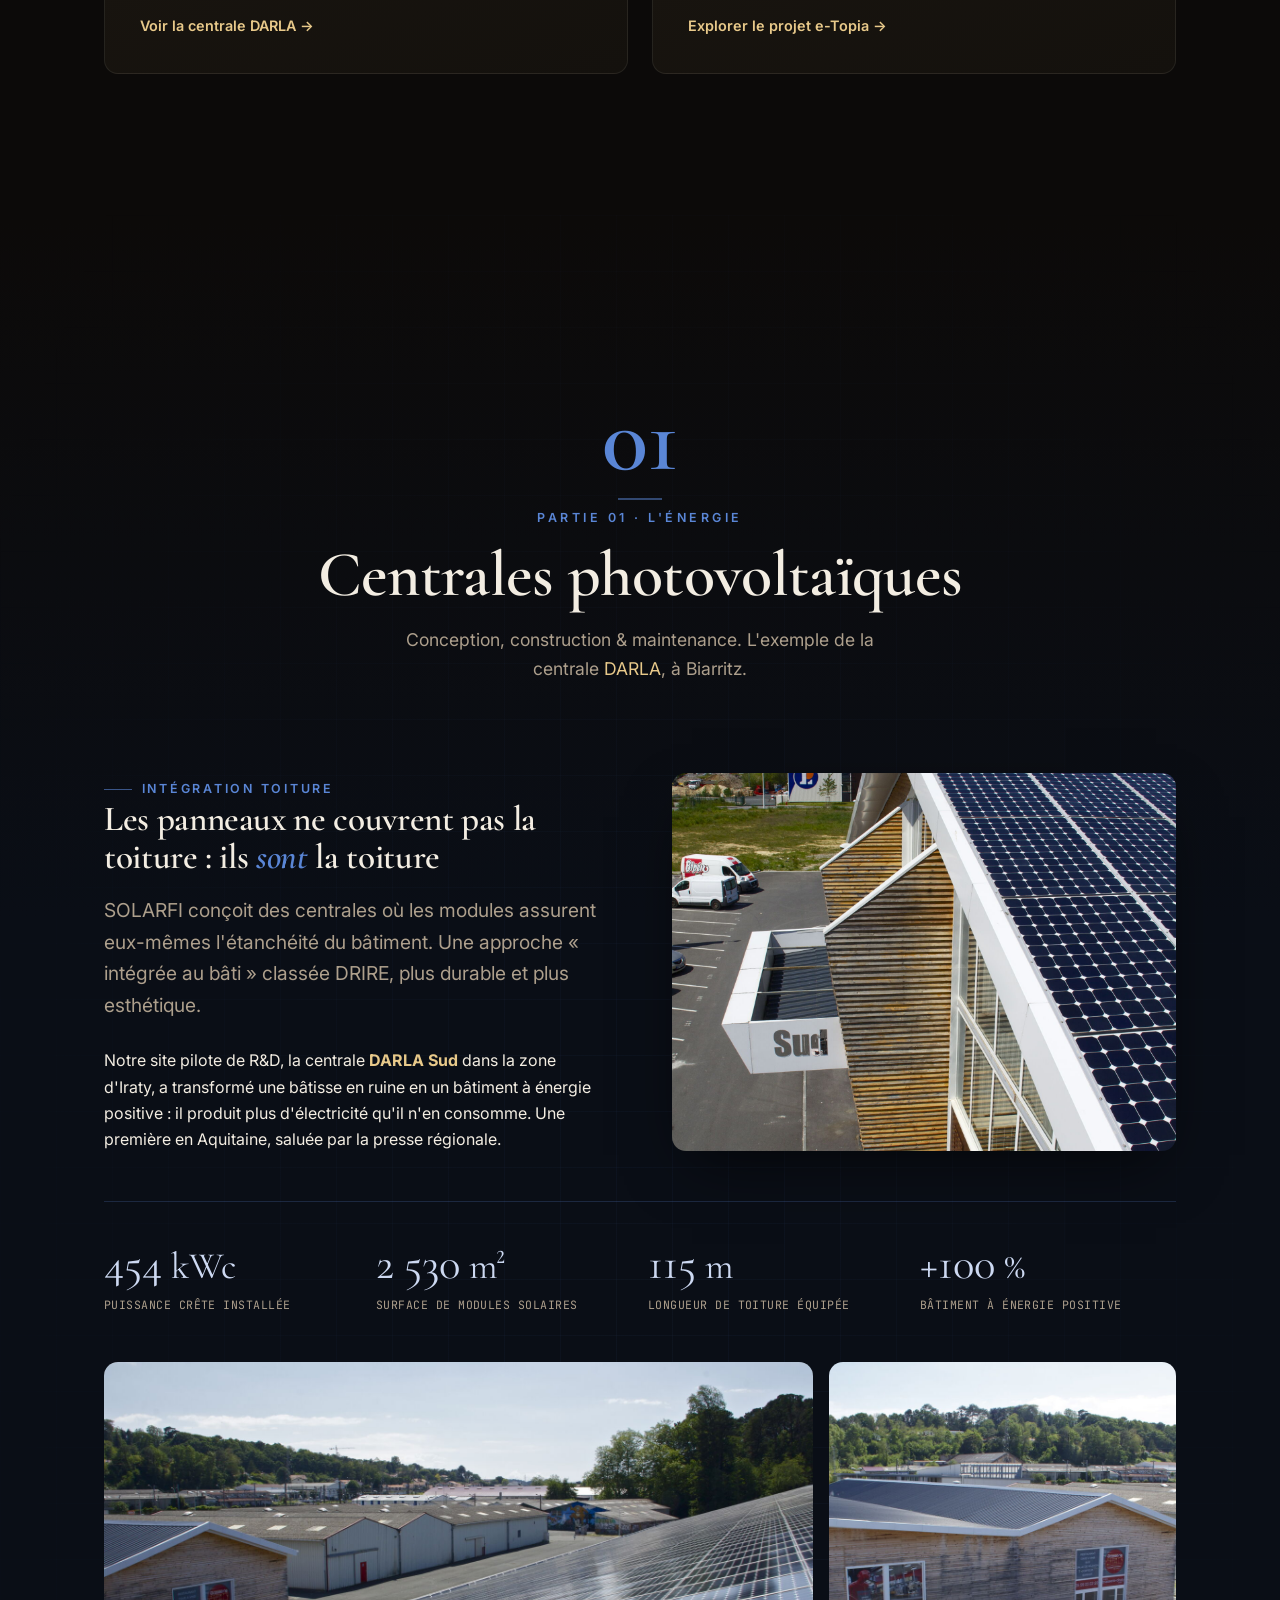
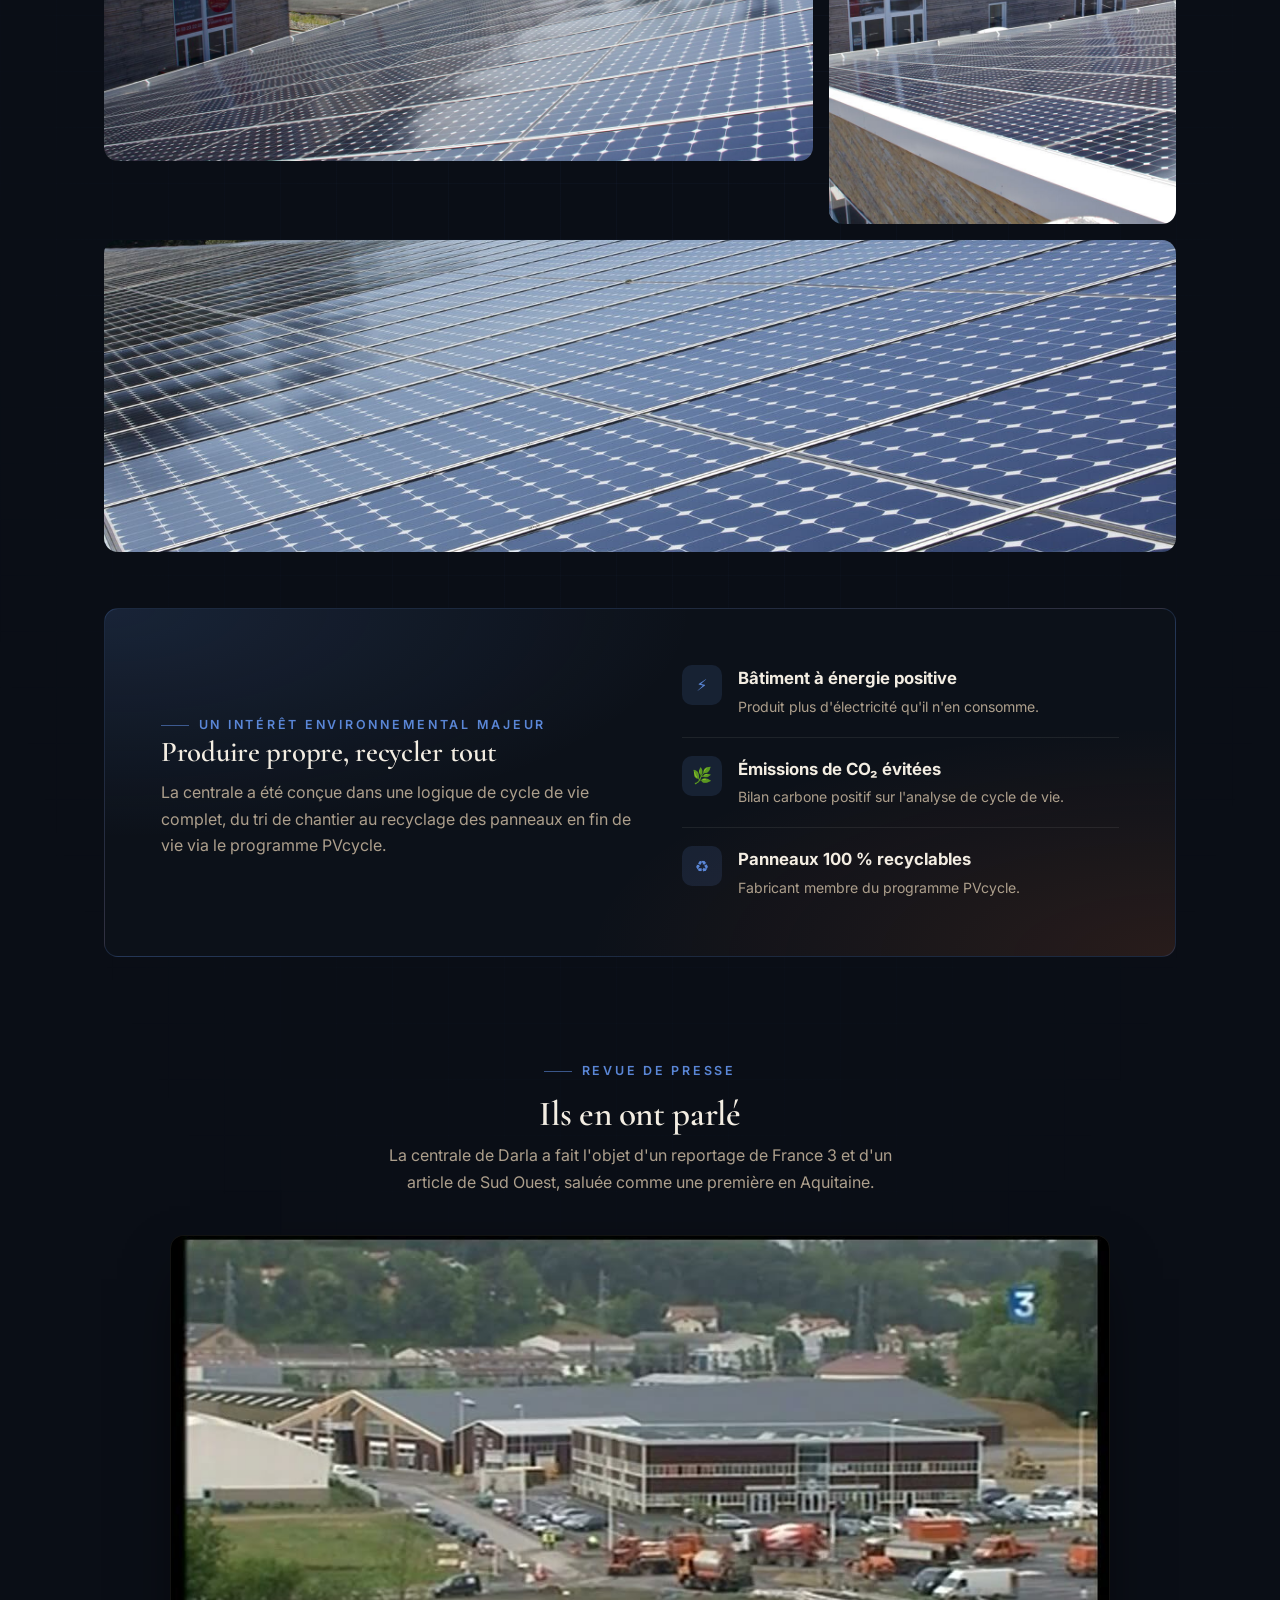
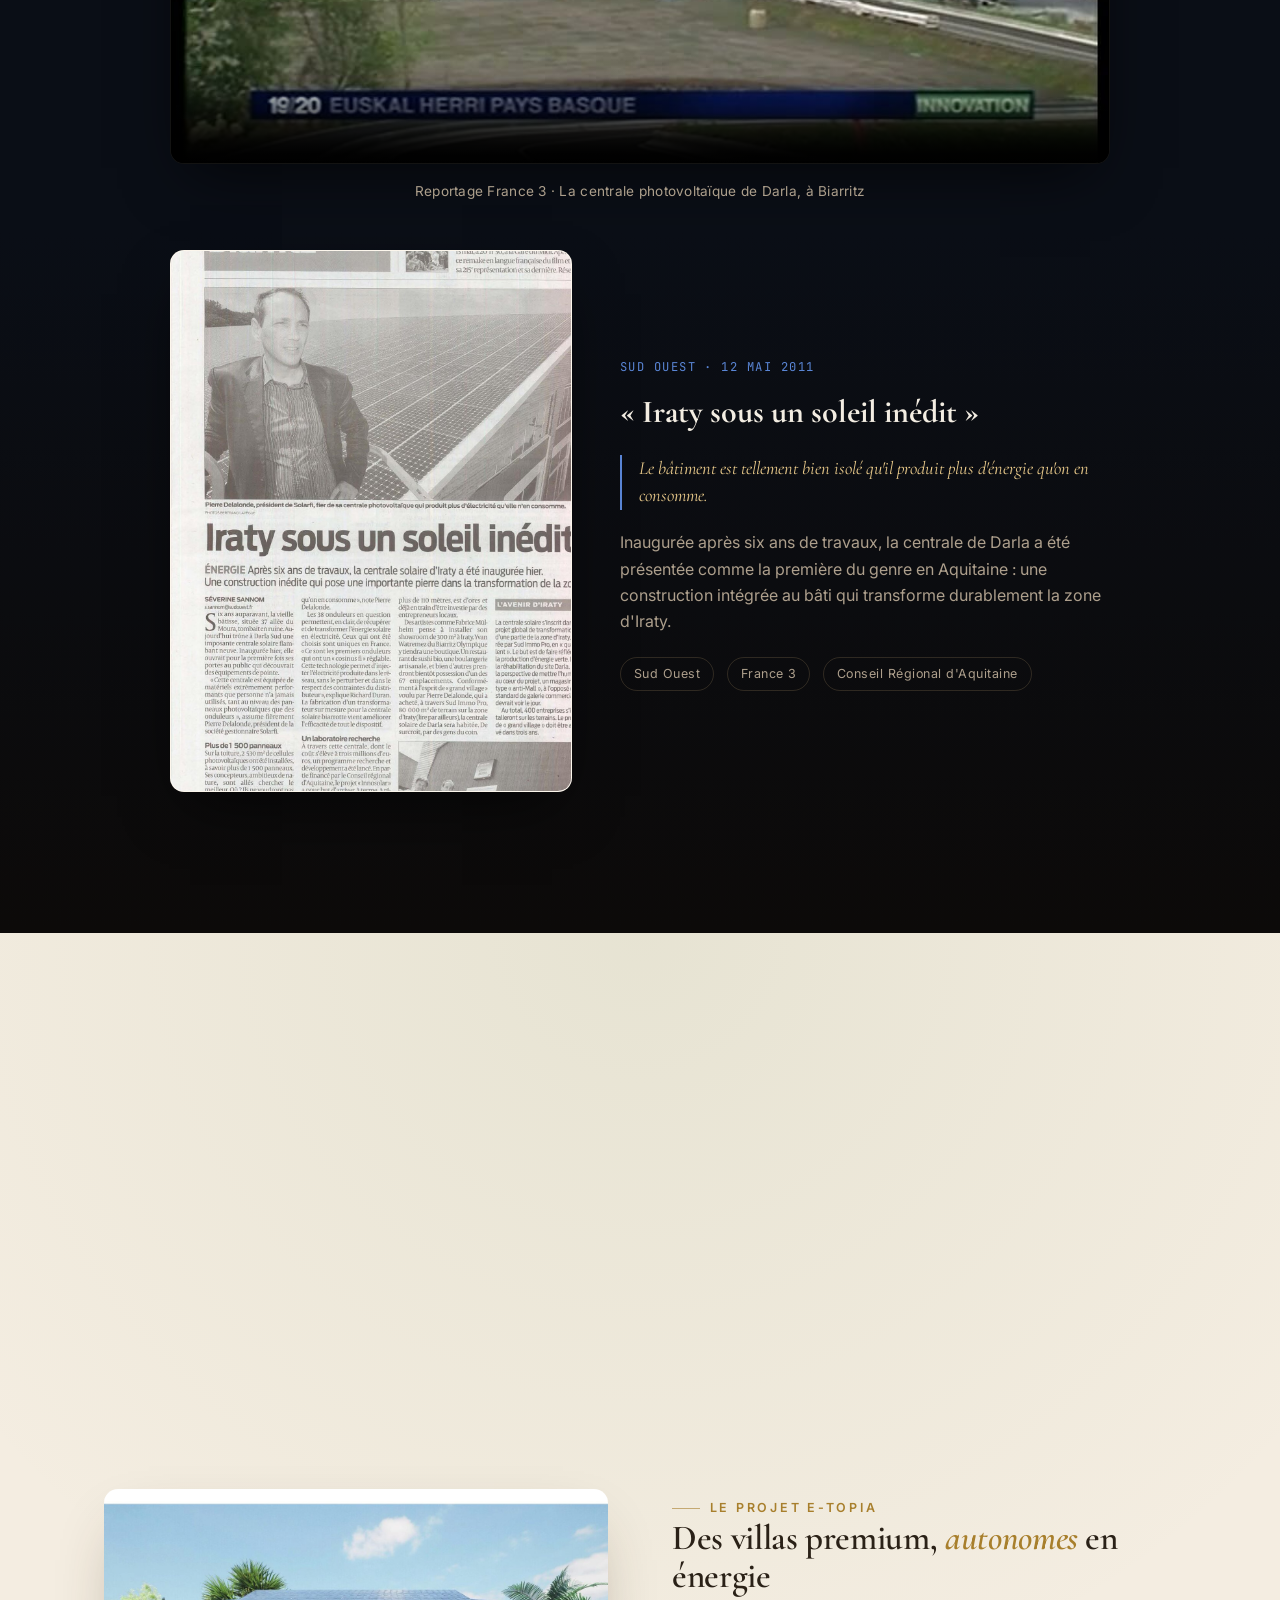
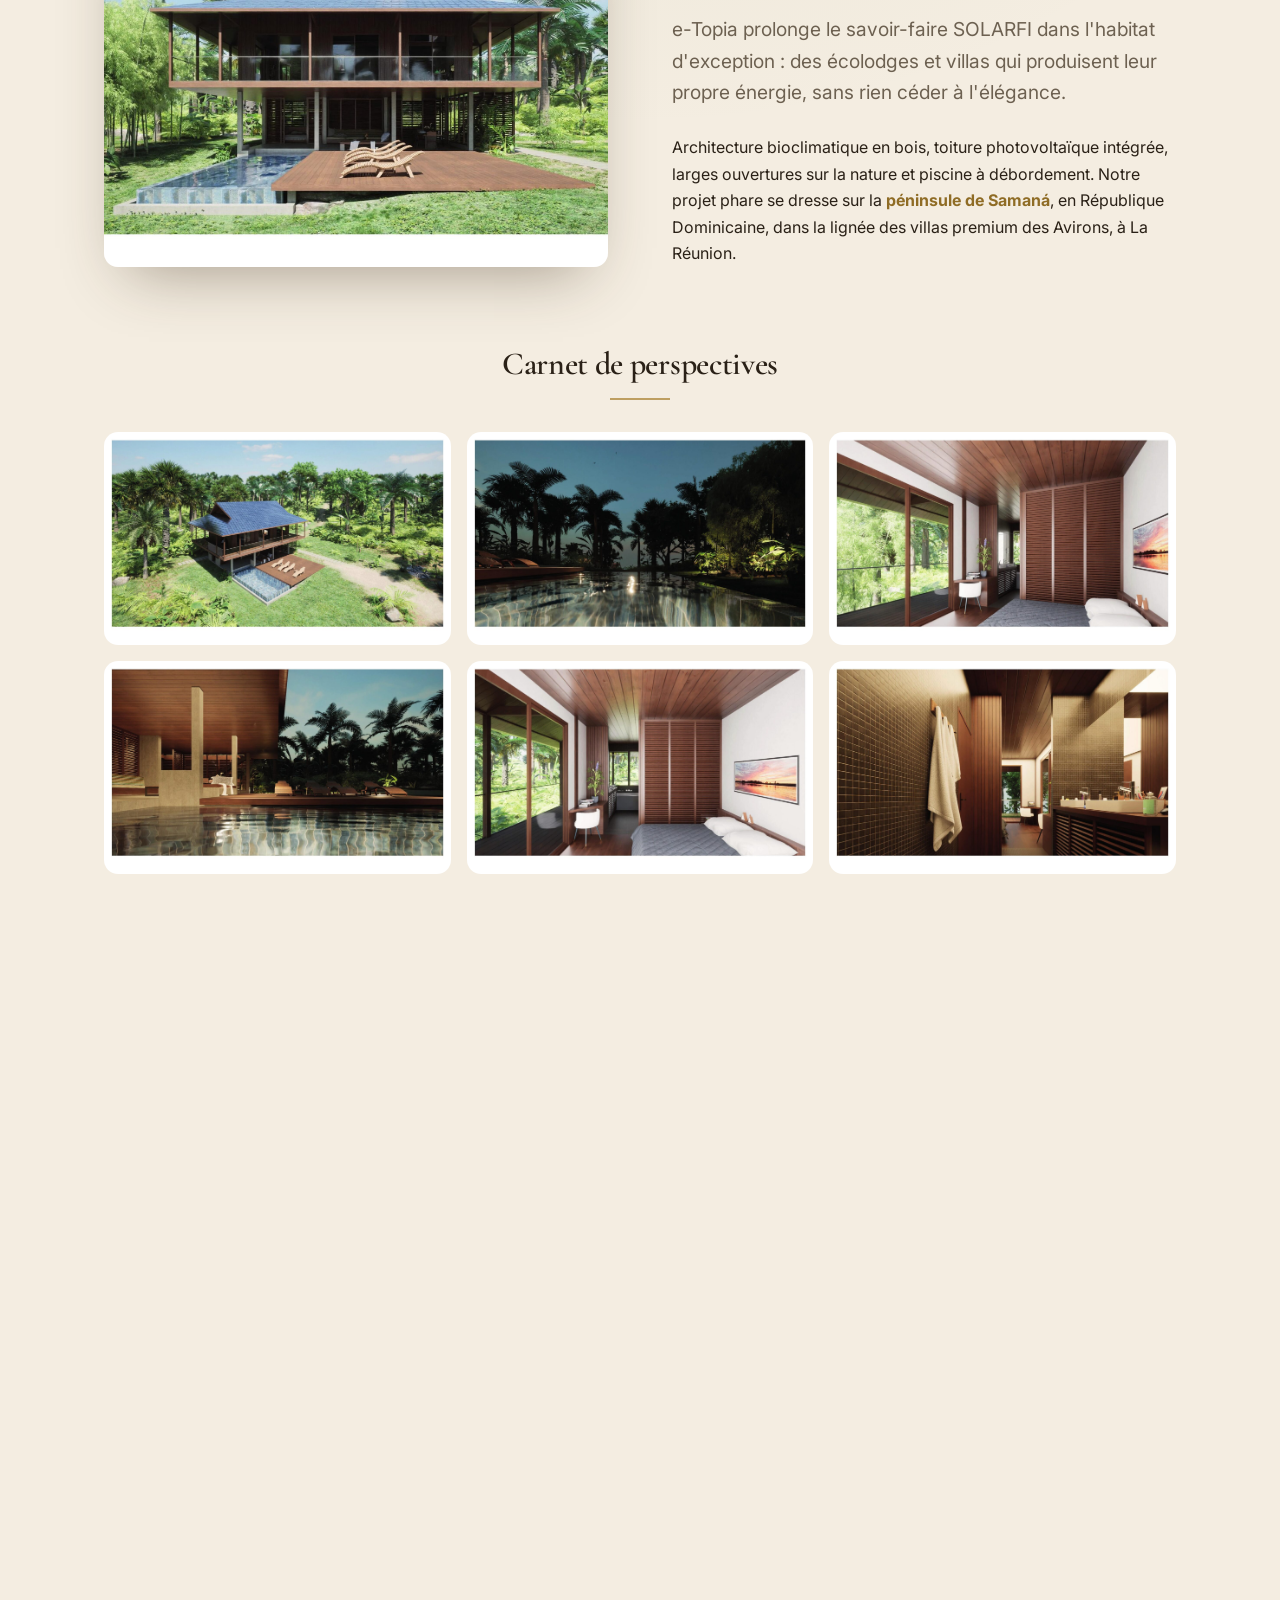
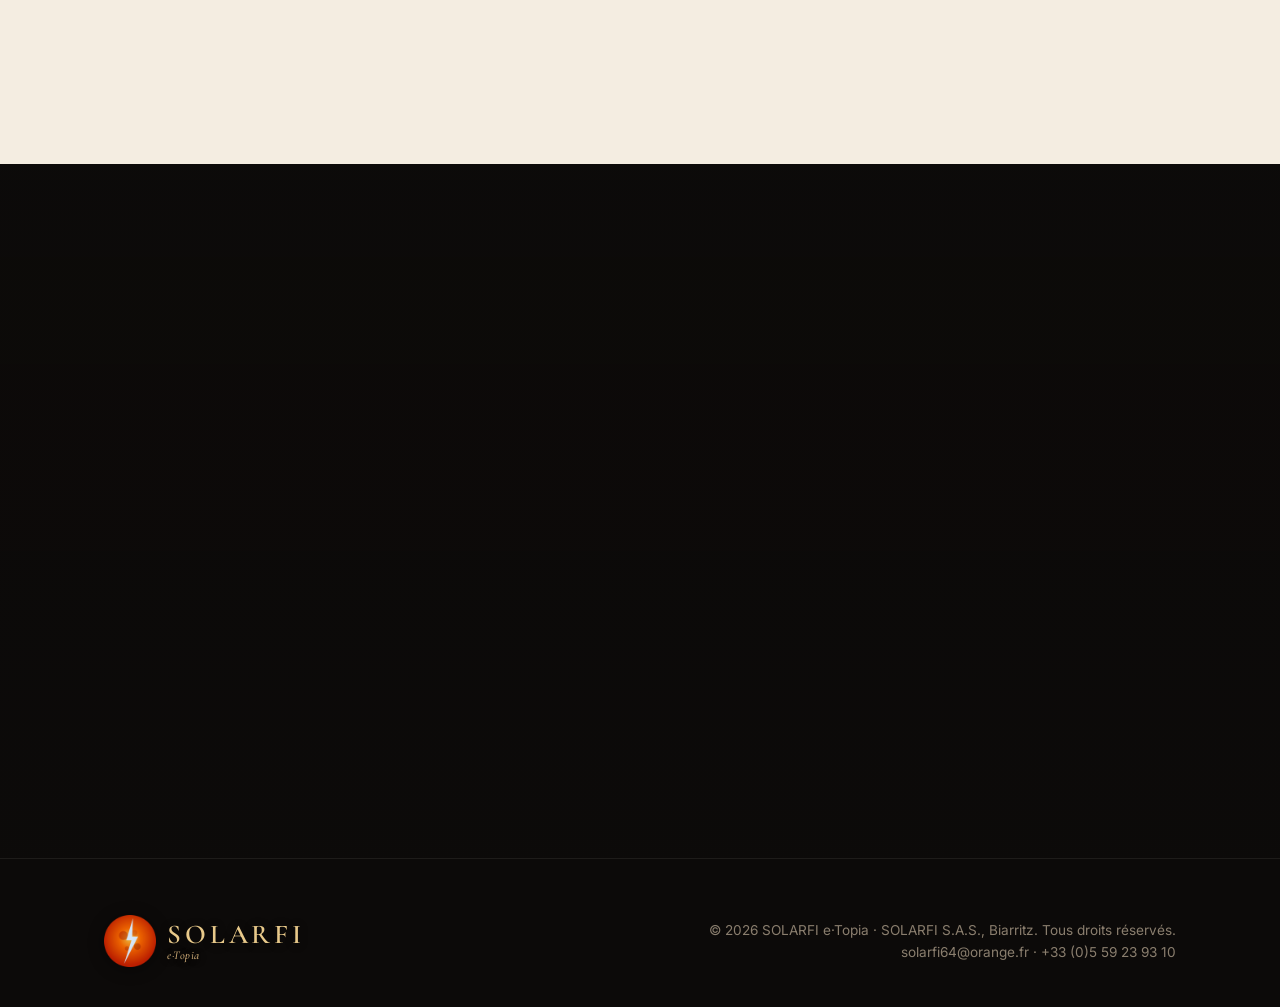
==== commit 7e510681: "Contact neutre : retrait de la mention de positionnement écrite noir sur blanc Le retour client (sit" ====
--- a/index.html
+++ b/index.html
@@ -87,7 +87,7 @@
             <div class="container">
                 <span class="eyebrow reveal">Deux expertises, une vision</span>
                 <h2 class="section-title reveal" data-delay="1">Produire et habiter une énergie propre</h2>
-                <p class="lead reveal" data-delay="2">Depuis plus de quinze ans, SOLARFI conçoit, construit et entretient <strong class="text-gold">ses propres projets</strong> et maîtrise toute la chaîne du solaire intégré. Notre activité se déploie en deux parties complémentaires : d'abord les <strong class="text-gold">centrales photovoltaïques</strong>, puis leur application aux <strong class="text-gold">villas et écolodges autonomes</strong>.</p>
+                <p class="lead reveal" data-delay="2">Depuis plus de quinze ans, SOLARFI maîtrise toute la chaîne du solaire intégré. Notre activité se déploie en deux parties complémentaires : d'abord les <strong class="text-gold">centrales photovoltaïques</strong>, puis leur application aux <strong class="text-gold">villas et écolodges autonomes</strong>.</p>
 
                 <div class="pillars">
                     <a class="pillar reveal" data-delay="1" href="#part-solarfi">
@@ -272,9 +272,9 @@
         <section class="section-pad contact" id="contact">
             <div class="container contact-grid">
                 <div>
-                    <span class="eyebrow reveal">Partenaires, fournisseurs &amp; administrations</span>
-                    <h2 class="reveal" data-delay="1">Un point de contact pour nos partenaires</h2>
-                    <p class="lead reveal" data-delay="2">SOLARFI e·Topia développe et réalise uniquement ses propres projets. Ce site est dédié à nos partenaires, fournisseurs et administrations : pour tout échange, notre équipe basée à Biarritz reste à votre disposition.</p>
+                    <span class="eyebrow reveal">Contact</span>
+                    <h2 class="reveal" data-delay="1">Rester en relation</h2>
+                    <p class="lead reveal" data-delay="2">Notre équipe, basée à Biarritz, reste à votre disposition pour tout échange.</p>
                 </div>
                 <div class="contact-card reveal" data-delay="1">
                     <div class="contact-row">
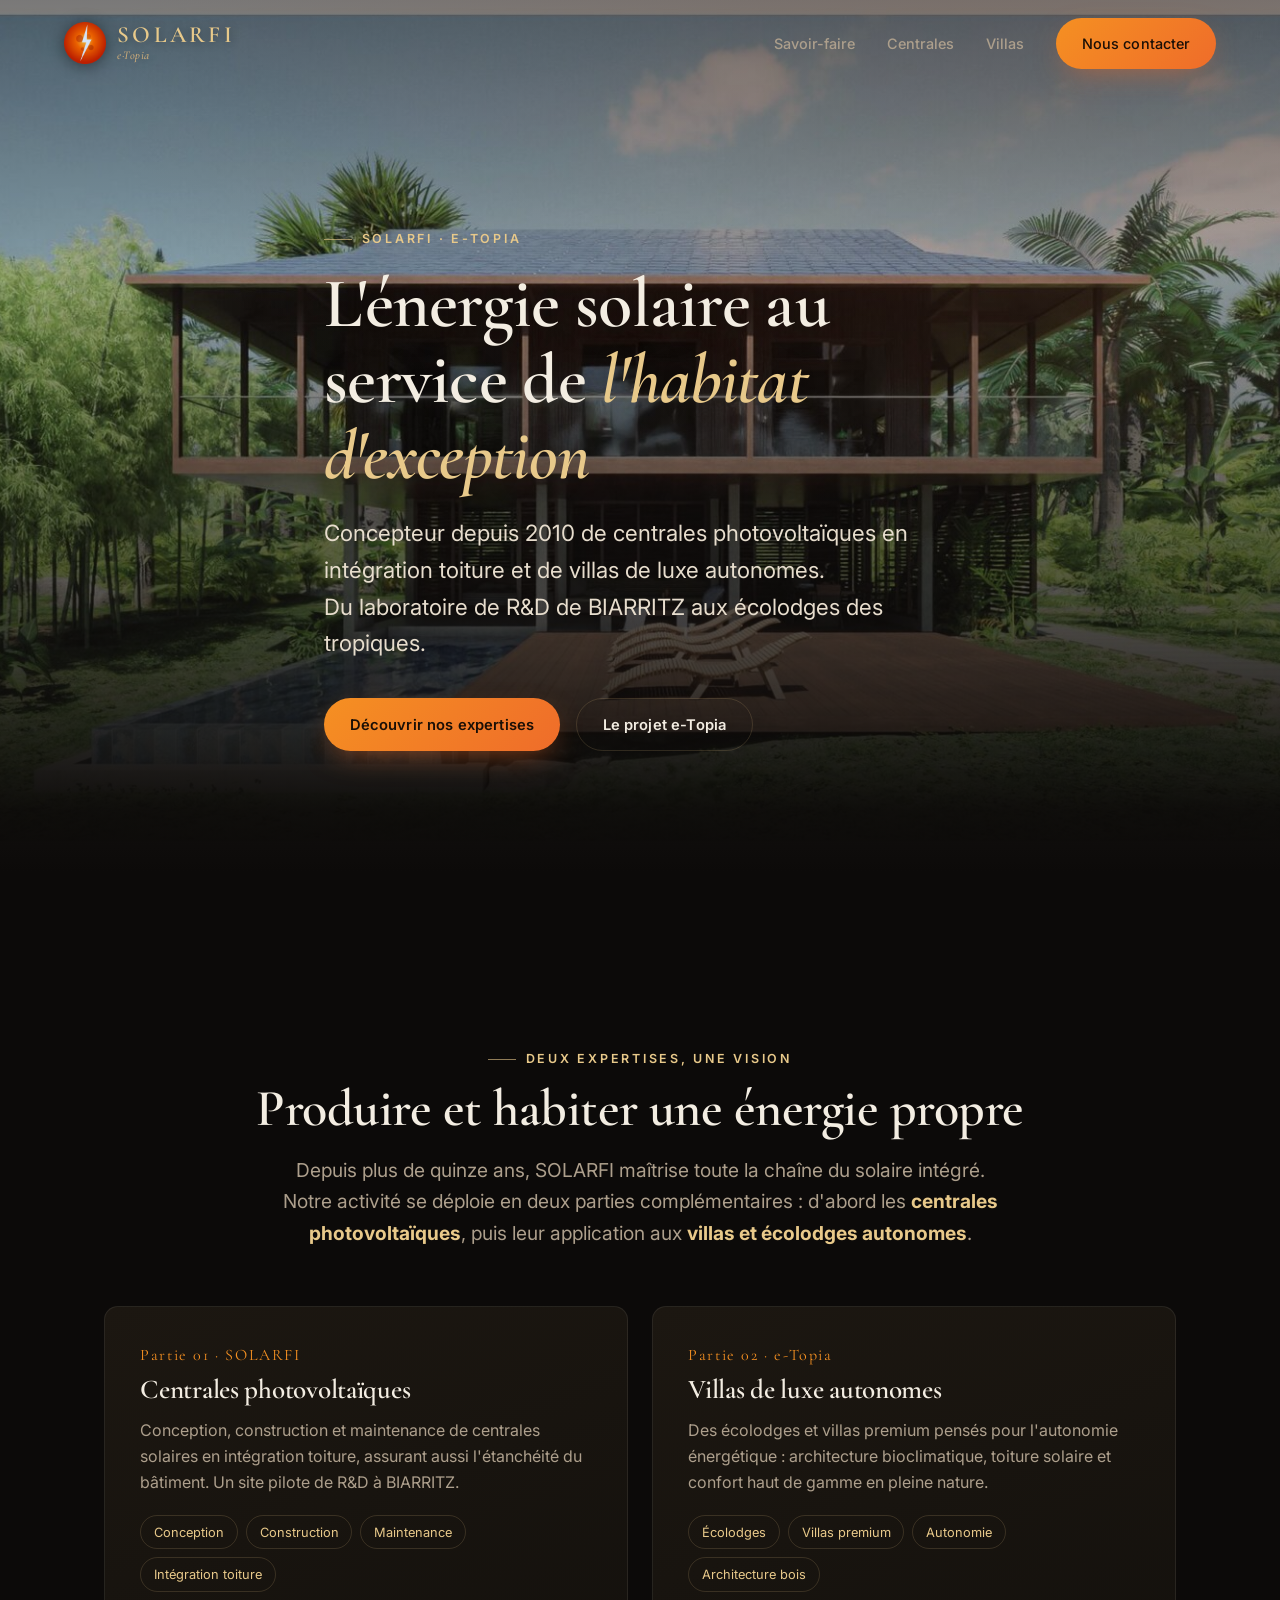
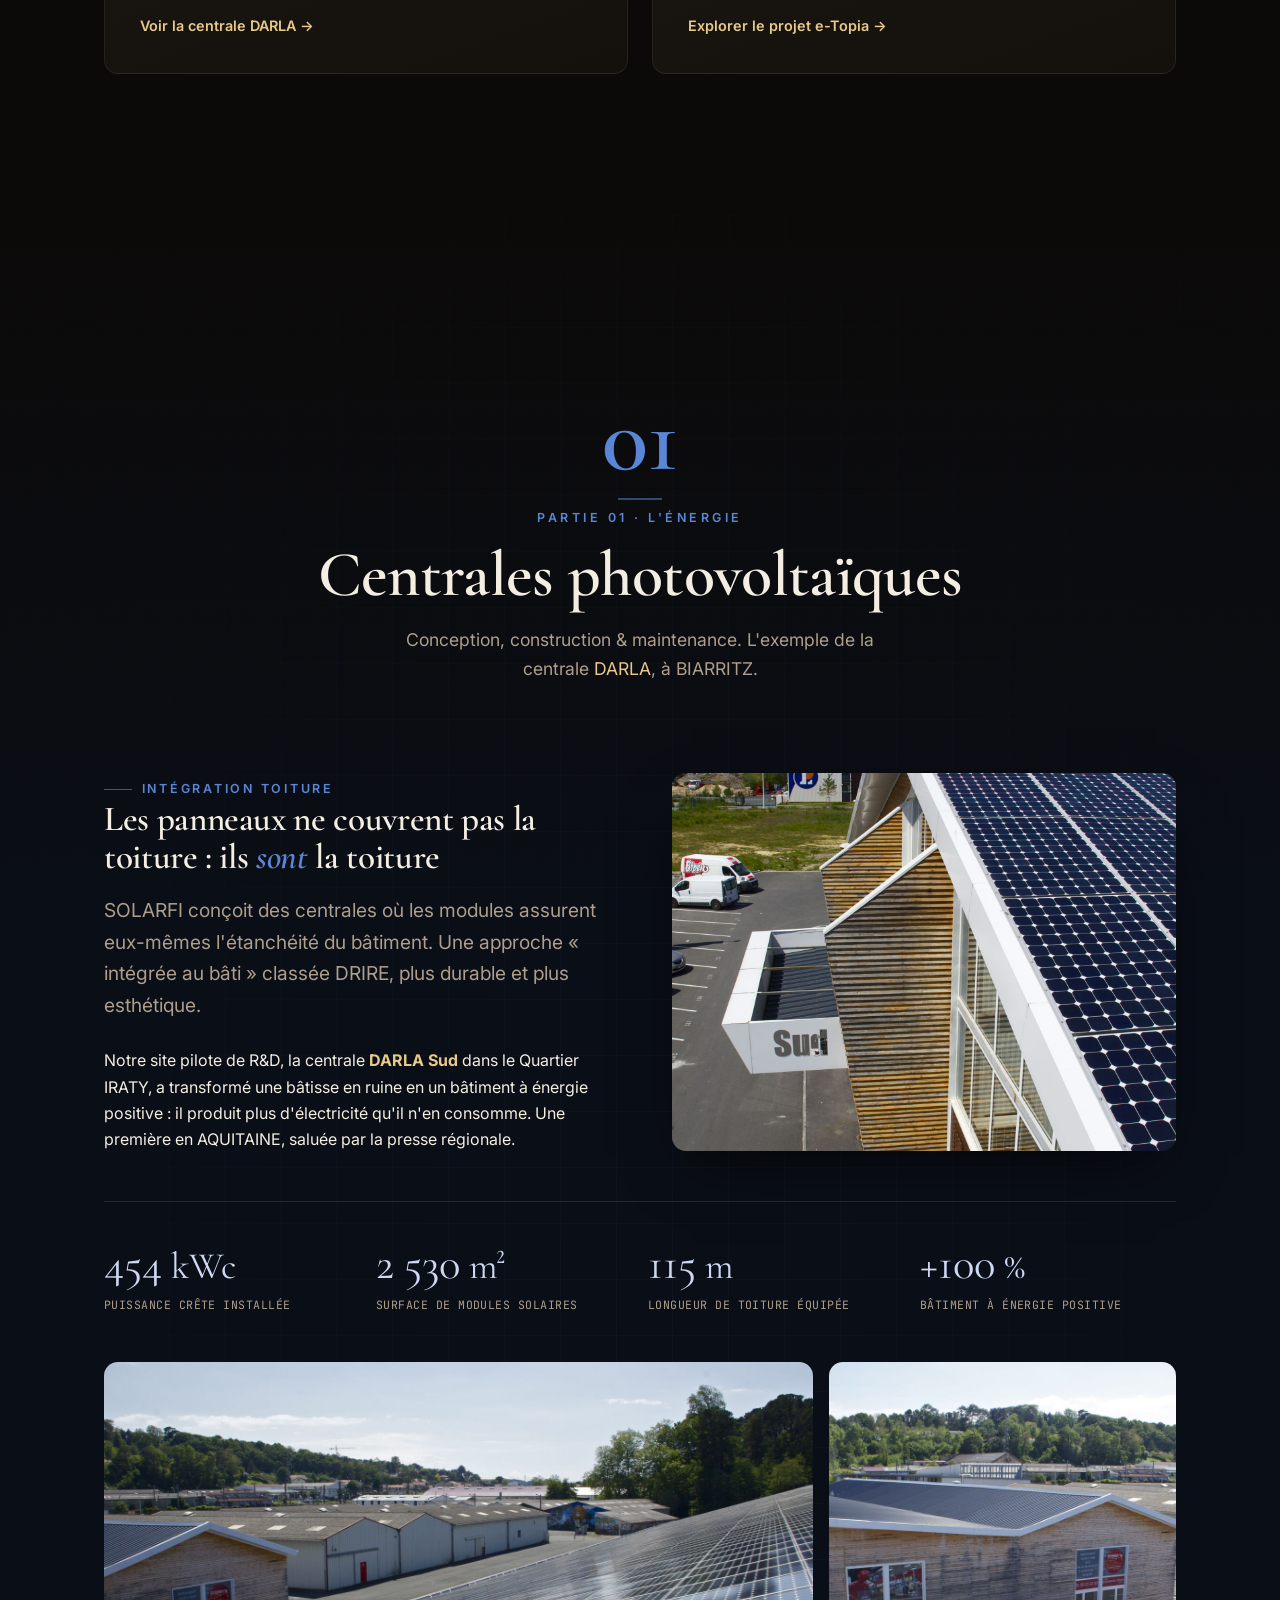
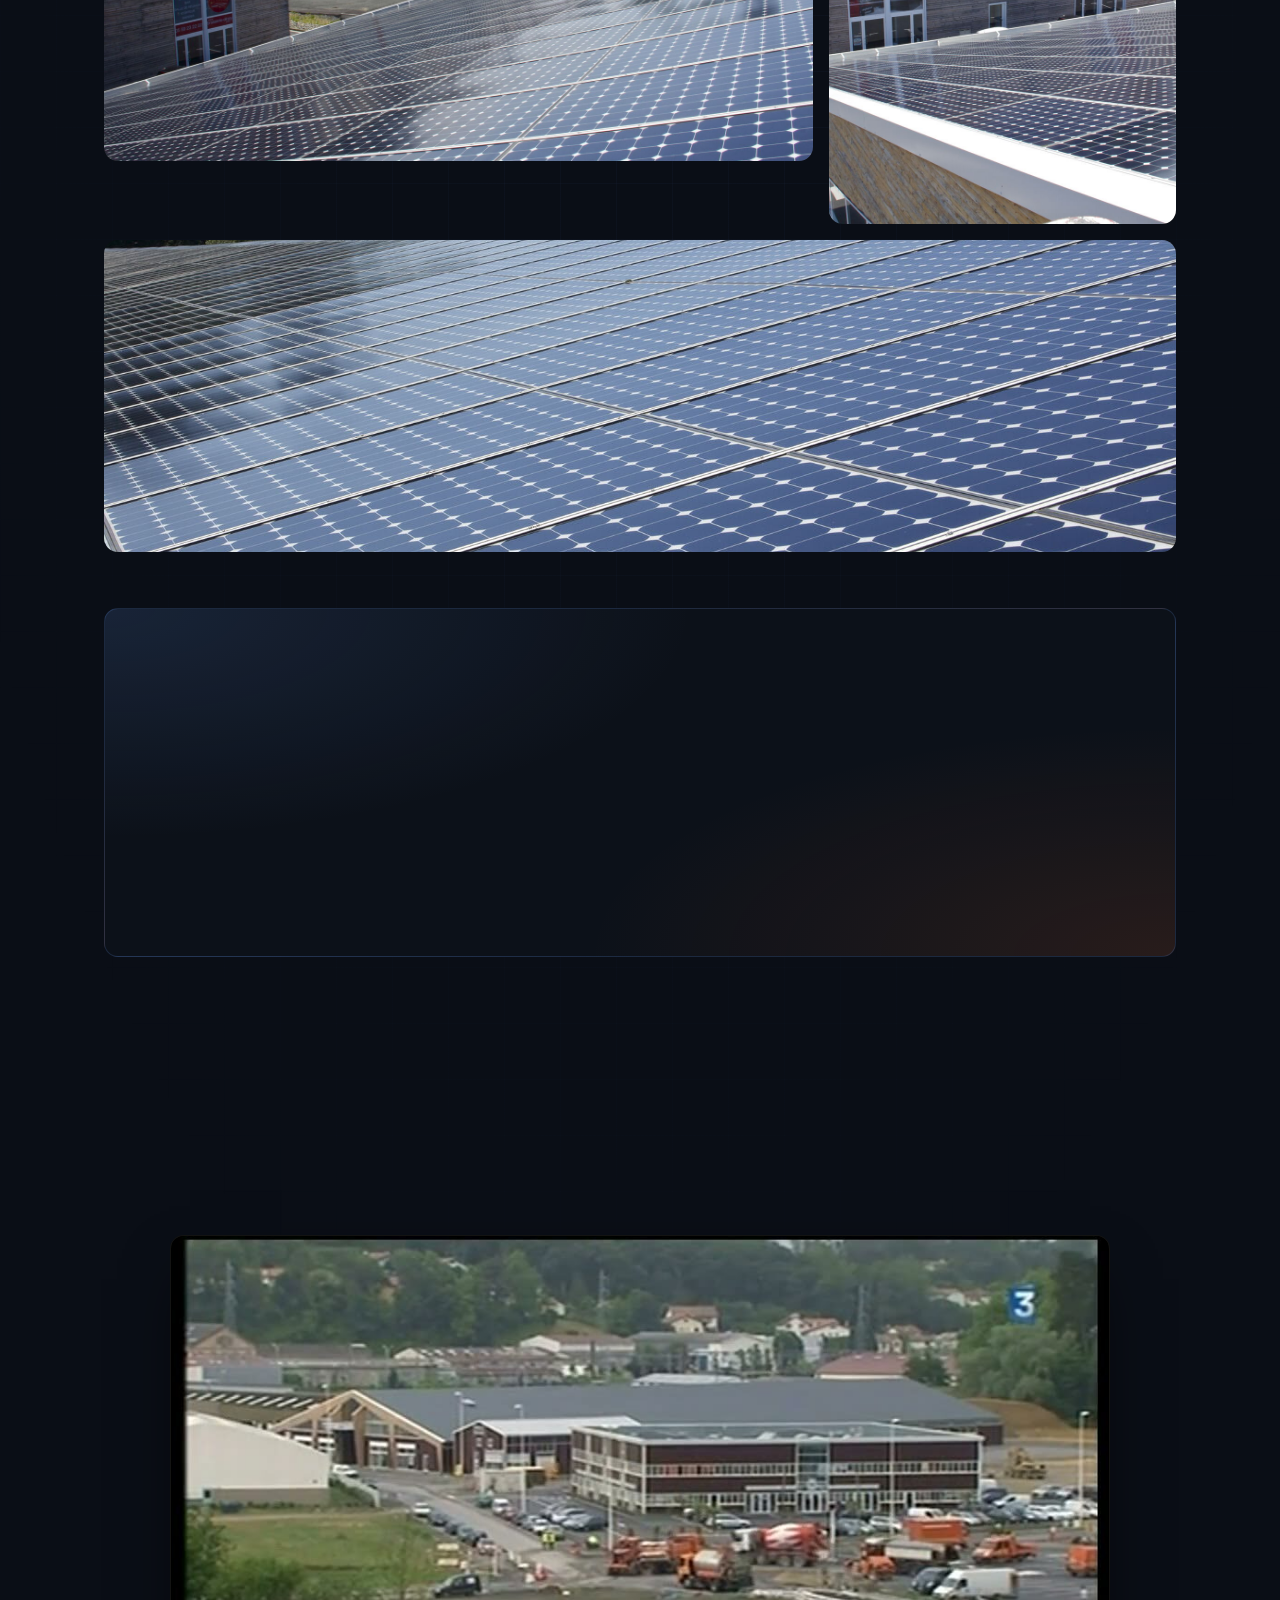
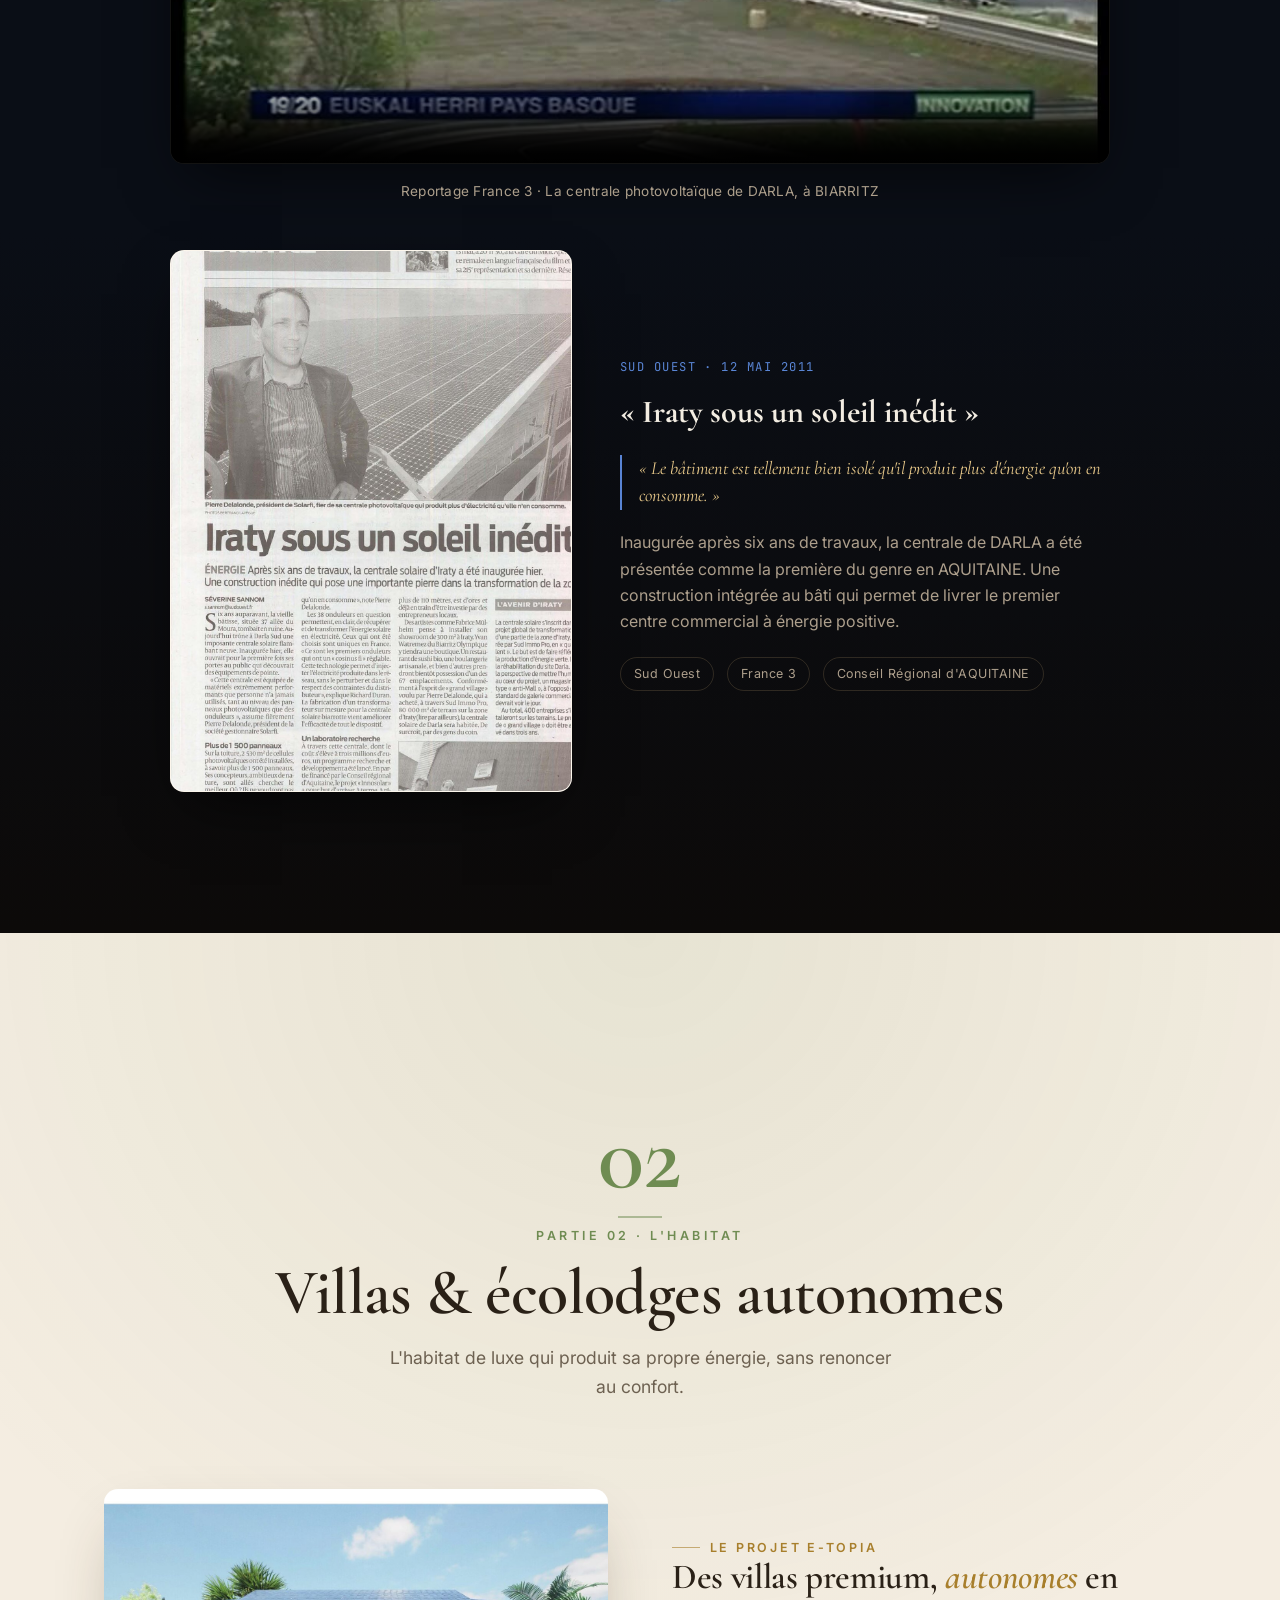
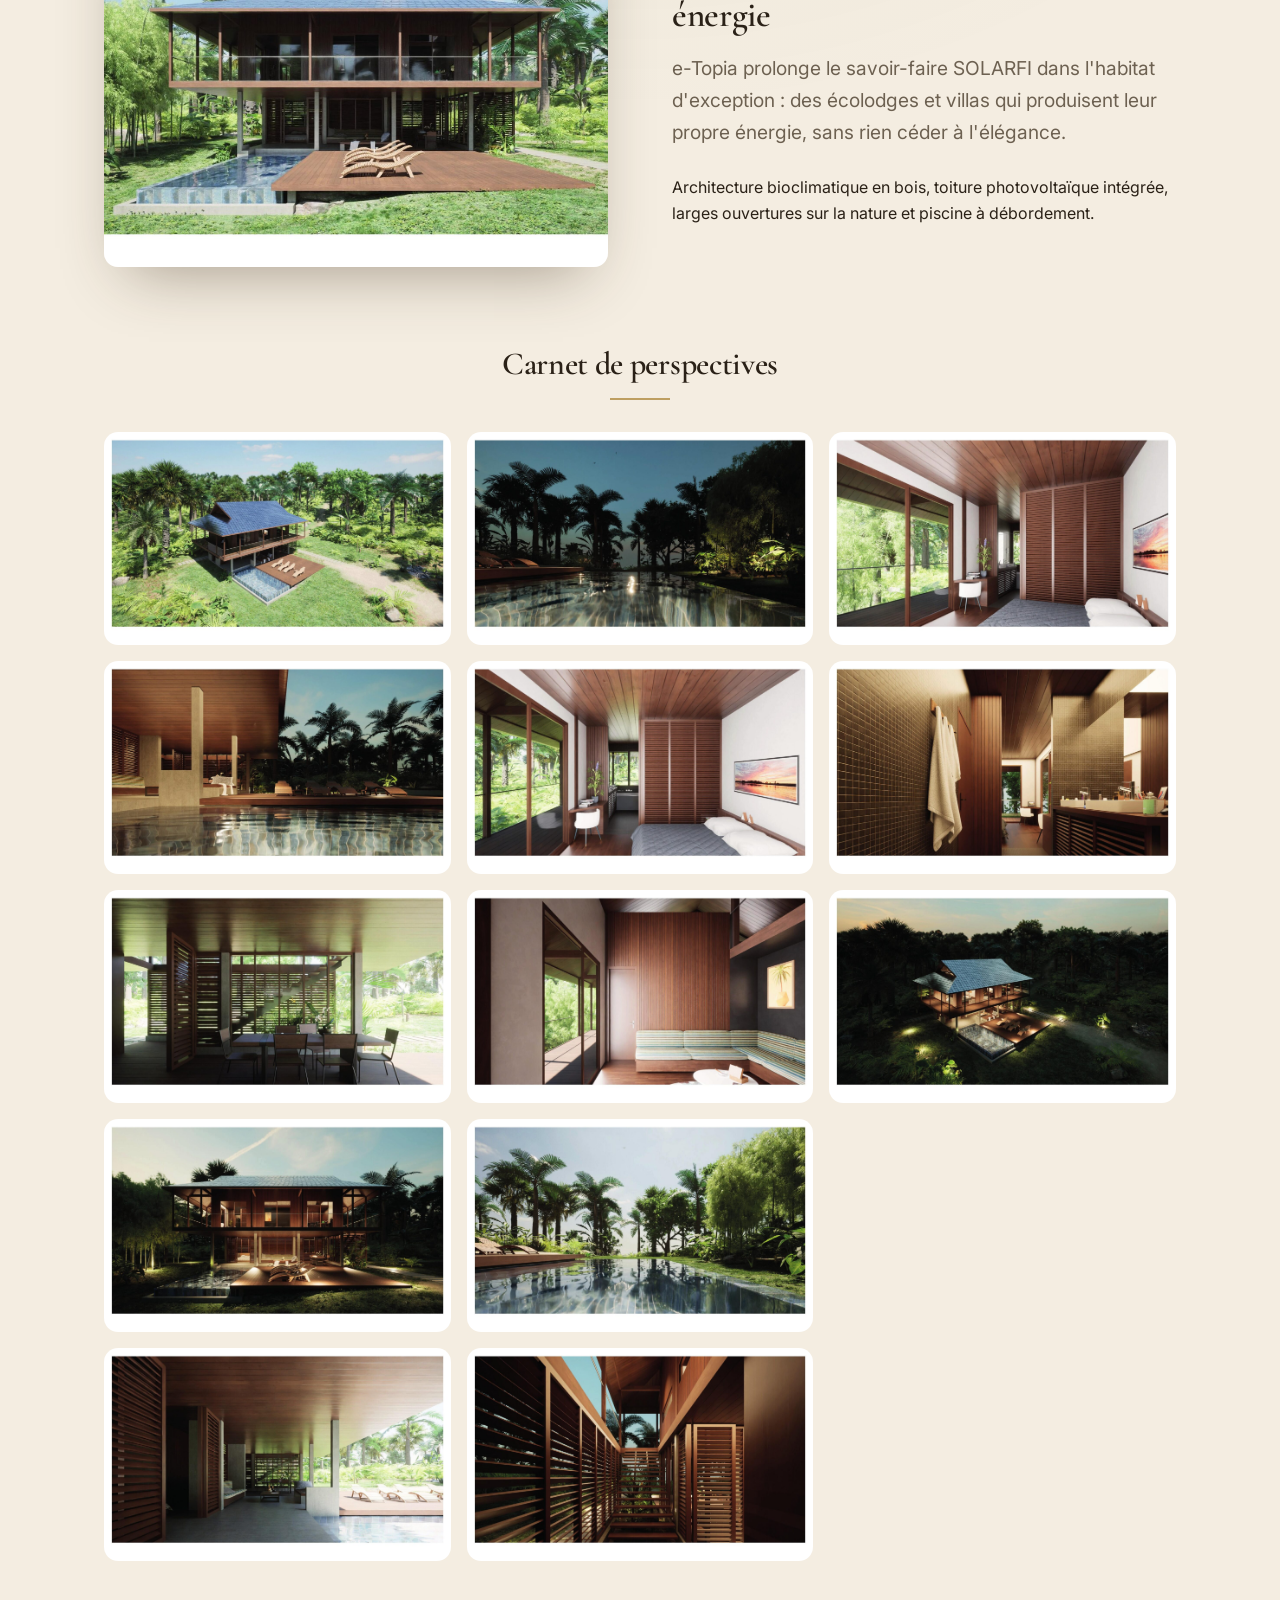
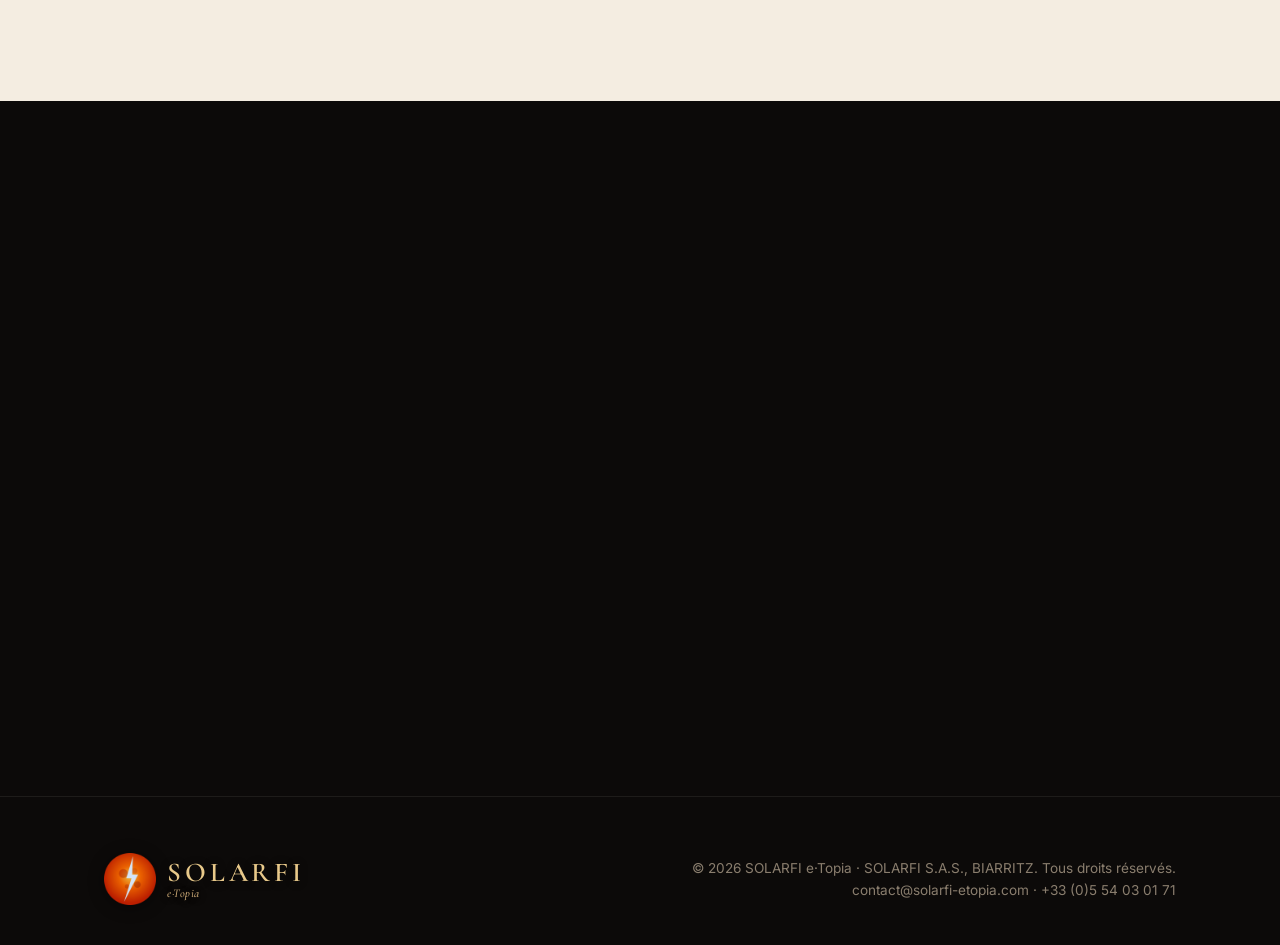
==== commit f73c8664: "Retours client : email contact dédié, nouveau tél, VIB/Bureau, noms propres en capitales, citations," ====
--- a/index.html
+++ b/index.html
@@ -5,7 +5,7 @@
     <meta name="viewport" content="width=device-width, initial-scale=1.0">
 
     <title>SOLARFI e·Topia · Centrales photovoltaïques & villas de luxe autonomes</title>
-    <meta name="description" content="SOLARFI e·Topia conçoit, construit et entretient des centrales photovoltaïques en intégration toiture et des villas de luxe autonomes. Site pilote de R&D à Biarritz.">
+    <meta name="description" content="SOLARFI e·Topia conçoit, construit et entretient des centrales photovoltaïques en intégration toiture et des villas de luxe autonomes. Site pilote de R&D à BIARRITZ.">
 
     <!-- Open Graph -->
     <meta property="og:title" content="SOLARFI e·Topia · Centrales photovoltaïques & villas de luxe autonomes">
@@ -36,11 +36,11 @@
       "url": "https://solarfi-etopia.com/",
       "logo": "https://solarfi-etopia.com/assets/img/favicon-180.png?v=2",
       "description": "Conception, construction et maintenance de centrales photovoltaïques en intégration toiture et de villas de luxe autonomes.",
-      "email": "solarfi64@orange.fr",
-      "telephone": "+33559239310",
+      "email": "contact@solarfi-etopia.com",
+      "telephone": "+33554030171",
       "address": {
         "@type": "PostalAddress",
-        "streetAddress": "Village Biarritz Iraty, Les Aldades, Lot 18, 2-4 rue des Mésanges",
+        "streetAddress": "Village Iraty Biarritz, Les Aldades, Bureau 18, 2-4 rue des Mésanges",
         "postalCode": "64200",
         "addressLocality": "Biarritz",
         "addressCountry": "FR"
@@ -72,7 +72,7 @@
         <div class="container hero-content">
             <span class="eyebrow reveal">SOLARFI · e-Topia</span>
             <h1 class="reveal" data-delay="1">L'énergie solaire au service de <em>l'habitat d'exception</em></h1>
-            <p class="reveal" data-delay="2">Concepteur de centrales photovoltaïques en intégration toiture et de villas de luxe autonomes. Du laboratoire de R&D de Biarritz aux écolodges des tropiques.</p>
+            <p class="reveal" data-delay="2">Concepteur depuis 2010 de centrales photovoltaïques en intégration toiture et de villas de luxe autonomes.<br>Du laboratoire de R&D de BIARRITZ aux écolodges des tropiques.</p>
             <div class="hero-cta reveal" data-delay="3">
                 <a href="#expertises" class="btn btn-primary">Découvrir nos expertises</a>
                 <a href="#part-etopia" class="btn btn-ghost">Le projet e-Topia</a>
@@ -93,7 +93,7 @@
                     <a class="pillar reveal" data-delay="1" href="#part-solarfi">
                         <span class="pillar-num">Partie 01 · SOLARFI</span>
                         <h3>Centrales photovoltaïques</h3>
-                        <p>Conception, construction et maintenance de centrales solaires en intégration toiture, assurant aussi l'étanchéité du bâtiment. Un site pilote de R&D à Biarritz.</p>
+                        <p>Conception, construction et maintenance de centrales solaires en intégration toiture, assurant aussi l'étanchéité du bâtiment. Un site pilote de R&D à BIARRITZ.</p>
                         <ul>
                             <li>Conception</li>
                             <li>Construction</li>
@@ -126,7 +126,7 @@
                     <span class="part-index" aria-hidden="true">01</span>
                     <span class="part-kicker">Partie 01 · L'énergie</span>
                     <h2>Centrales photovoltaïques</h2>
-                    <p>Conception, construction &amp; maintenance. L'exemple de la centrale <span class="text-gold">DARLA</span>, à Biarritz.</p>
+                    <p>Conception, construction &amp; maintenance. L'exemple de la centrale <span class="text-gold">DARLA</span>, à BIARRITZ.</p>
                 </header>
 
                 <div class="split">
@@ -134,7 +134,7 @@
                         <span class="eyebrow reveal">Intégration toiture</span>
                         <h3 class="part-subtitle reveal" data-delay="1">Les panneaux ne couvrent pas la toiture : ils <em>sont</em> la toiture</h3>
                         <p class="lead reveal" data-delay="2">SOLARFI conçoit des centrales où les modules assurent eux-mêmes l'étanchéité du bâtiment. Une approche « intégrée au bâti » classée DRIRE, plus durable et plus esthétique.</p>
-                        <p class="reveal" data-delay="2">Notre site pilote de R&D, la centrale <strong class="text-gold">DARLA Sud</strong> dans la zone d'Iraty, a transformé une bâtisse en ruine en un bâtiment à énergie positive : il produit plus d'électricité qu'il n'en consomme. Une première en Aquitaine, saluée par la presse régionale.</p>
+                        <p class="reveal" data-delay="2">Notre site pilote de R&D, la centrale <strong class="text-gold">DARLA Sud</strong> dans le Quartier IRATY, a transformé une bâtisse en ruine en un bâtiment à énergie positive : il produit plus d'électricité qu'il n'en consomme. Une première en AQUITAINE, saluée par la presse régionale.</p>
                     </div>
                     <div class="split-media reveal" data-delay="1">
                         <img src="assets/img/solarfi-integration.jpg" alt="Panneaux photovoltaïques SOLARFI intégrés en toiture sur le bâtiment bois de Darla, Biarritz" loading="lazy">
@@ -153,7 +153,7 @@
                 <div class="gallery">
                     <figure class="g-wide reveal">
                         <img src="assets/img/solarfi-context.jpg" alt="La centrale photovoltaïque DARLA surplombant le village commercial d'Iraty" loading="lazy">
-                        <figcaption>La centrale surplombe le village de Darla</figcaption>
+                        <figcaption>La centrale surplombe le village de DARLA</figcaption>
                     </figure>
                     <figure class="g-tall reveal" data-delay="1">
                         <img src="assets/img/solarfi-village.jpg" alt="Bâtiment commercial sous la toiture photovoltaïque productrice d'électricité" loading="lazy">
@@ -161,7 +161,7 @@
                     </figure>
                     <figure class="g-band reveal">
                         <img src="assets/img/solarfi-array.jpg" alt="2 530 m² de modules photovoltaïques s'étendant jusqu'à l'horizon" loading="lazy">
-                        <figcaption>2 530 m² de modules en intégration, jusqu'à l'horizon</figcaption>
+                        <figcaption>2530 m² de modules photovoltaïques jusqu'à l'Horizon…</figcaption>
                     </figure>
                 </div>
 
@@ -192,7 +192,7 @@
                 <div class="media-header reveal">
                     <span class="eyebrow">Revue de presse</span>
                     <h3 class="part-subtitle">Ils en ont parlé</h3>
-                    <p>La centrale de Darla a fait l'objet d'un reportage de France 3 et d'un article de Sud Ouest, saluée comme une première en Aquitaine.</p>
+                    <p>La centrale de DARLA a fait l'objet d'un reportage de France 3 et d'un article de Sud Ouest, saluée comme une première en AQUITAINE.</p>
                 </div>
 
                 <figure class="media-video reveal">
@@ -200,7 +200,7 @@
                         <source src="assets/video/france3-solarfi.mp4" type="video/mp4">
                         Votre navigateur ne permet pas la lecture de cette vidéo.
                     </video>
-                    <figcaption>Reportage France 3 · La centrale photovoltaïque de Darla, à Biarritz</figcaption>
+                    <figcaption>Reportage France 3 · La centrale photovoltaïque de DARLA, à BIARRITZ</figcaption>
                 </figure>
 
                 <div class="media-press">
@@ -211,12 +211,12 @@
                     <div class="press-text reveal" data-delay="1">
                         <span class="press-source">Sud Ouest · 12 mai 2011</span>
                         <h4>« Iraty sous un soleil inédit »</h4>
-                        <blockquote>Le bâtiment est tellement bien isolé qu'il produit plus d'énergie qu'on en consomme.</blockquote>
-                        <p>Inaugurée après six ans de travaux, la centrale de Darla a été présentée comme la première du genre en Aquitaine : une construction intégrée au bâti qui transforme durablement la zone d'Iraty.</p>
+                        <blockquote>« Le bâtiment est tellement bien isolé qu'il produit plus d'énergie qu'on en consomme. »</blockquote>
+                        <p>Inaugurée après six ans de travaux, la centrale de DARLA a été présentée comme la première du genre en AQUITAINE. Une construction intégrée au bâti qui permet de livrer le premier centre commercial à énergie positive.</p>
                         <ul class="press-logos">
                             <li>Sud Ouest</li>
                             <li>France 3</li>
-                            <li>Conseil Régional d'Aquitaine</li>
+                            <li>Conseil Régional d'AQUITAINE</li>
                         </ul>
                     </div>
                 </div>
@@ -242,7 +242,7 @@
                         <span class="eyebrow reveal">Le projet e-Topia</span>
                         <h3 class="part-subtitle reveal" data-delay="1">Des villas premium, <em>autonomes</em> en énergie</h3>
                         <p class="lead reveal" data-delay="2">e-Topia prolonge le savoir-faire SOLARFI dans l'habitat d'exception : des écolodges et villas qui produisent leur propre énergie, sans rien céder à l'élégance.</p>
-                        <p class="reveal" data-delay="2">Architecture bioclimatique en bois, toiture photovoltaïque intégrée, larges ouvertures sur la nature et piscine à débordement. Notre projet phare se dresse sur la <strong class="text-gold">péninsule de Samaná</strong>, en République Dominicaine, dans la lignée des villas premium des Avirons, à La Réunion.</p>
+                        <p class="reveal" data-delay="2">Architecture bioclimatique en bois, toiture photovoltaïque intégrée, larges ouvertures sur la nature et piscine à débordement.</p>
                     </div>
                 </div>
 
@@ -264,7 +264,6 @@
                     <figure class="reveal"><img src="assets/img/etopia-facade-nuit.jpg" alt="Façade sud-ouest de la villa e-Topia de nuit" loading="lazy"><figcaption>Façade sud-ouest, nuit</figcaption></figure>
                 </div>
 
-                <p class="etopia-credit reveal">Perspectives architecturales · Tanguy Avanthay &amp; Julien Chalançon · Péninsule de Samaná, République Dominicaine</p>
             </div>
         </section>
 
@@ -274,22 +273,22 @@
                 <div>
                     <span class="eyebrow reveal">Contact</span>
                     <h2 class="reveal" data-delay="1">Rester en relation</h2>
-                    <p class="lead reveal" data-delay="2">Notre équipe, basée à Biarritz, reste à votre disposition pour tout échange.</p>
+                    <p class="lead reveal" data-delay="2">Notre équipe, basée à BIARRITZ, reste à votre disposition pour tout échange.</p>
                 </div>
                 <div class="contact-card reveal" data-delay="1">
                     <div class="contact-row">
                         <span class="ic" aria-hidden="true">✉</span>
-                        <div><div class="k">Email</div><a class="v" href="mailto:solarfi64@orange.fr">solarfi64@orange.fr</a></div>
+                        <div><div class="k">Email</div><a class="v" href="mailto:contact@solarfi-etopia.com">contact@solarfi-etopia.com</a></div>
                     </div>
                     <div class="contact-row">
                         <span class="ic" aria-hidden="true">☎</span>
-                        <div><div class="k">Téléphone</div><a class="v" href="tel:+33559239310">+33 (0)5 59 23 93 10</a></div>
+                        <div><div class="k">Téléphone</div><a class="v" href="tel:+33554030171">+33 (0)5 54 03 01 71</a></div>
                     </div>
                     <div class="contact-row">
                         <span class="ic" aria-hidden="true">⌖</span>
-                        <div><div class="k">Adresse</div><span class="v">Village Biarritz Iraty, Les Aldades, Lot 18<br>2-4 rue des Mésanges, 64200 Biarritz</span></div>
-                    </div>
-                    <a href="mailto:solarfi64@orange.fr" class="btn btn-primary">Nous écrire</a>
+                        <div><div class="k">Adresse</div><span class="v">Village IRATY BIARRITZ, Les Aldades, Bureau 18<br>2-4 rue des Mésanges, 64200 BIARRITZ</span></div>
+                    </div>
+                    <a href="mailto:contact@solarfi-etopia.com" class="btn btn-primary">Nous écrire</a>
                 </div>
             </div>
         </section>
@@ -304,8 +303,8 @@
                 <span class="brand-word">SOLARFI<small>e·Topia</small></span>
             </a>
             <div class="footer-meta">
-                <p>&copy; <span id="year">2026</span> SOLARFI e·Topia · SOLARFI S.A.S., Biarritz. Tous droits réservés.</p>
-                <p><a href="mailto:solarfi64@orange.fr">solarfi64@orange.fr</a> · +33 (0)5 59 23 93 10</p>
+                <p>&copy; <span id="year">2026</span> SOLARFI e·Topia · SOLARFI S.A.S., BIARRITZ. Tous droits réservés.</p>
+                <p><a href="mailto:contact@solarfi-etopia.com">contact@solarfi-etopia.com</a> · +33 (0)5 54 03 01 71</p>
             </div>
         </div>
     </footer>
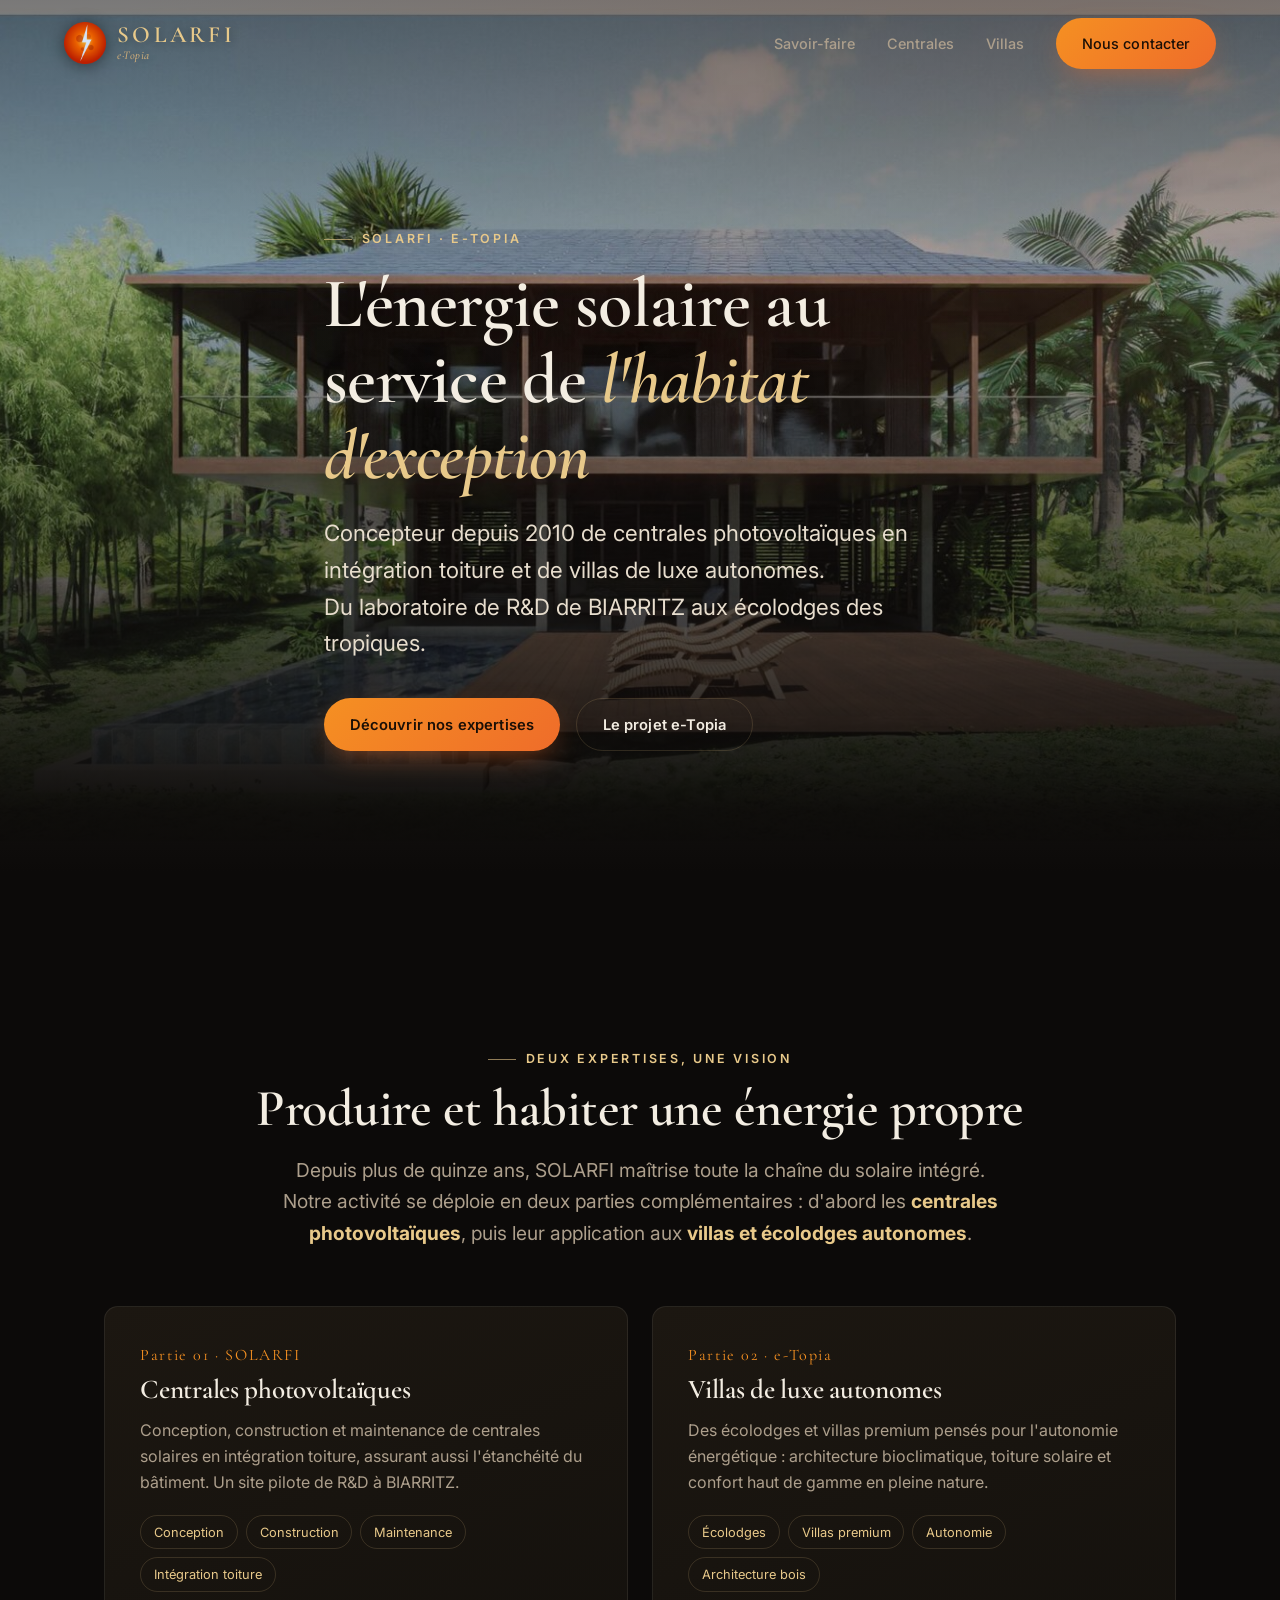
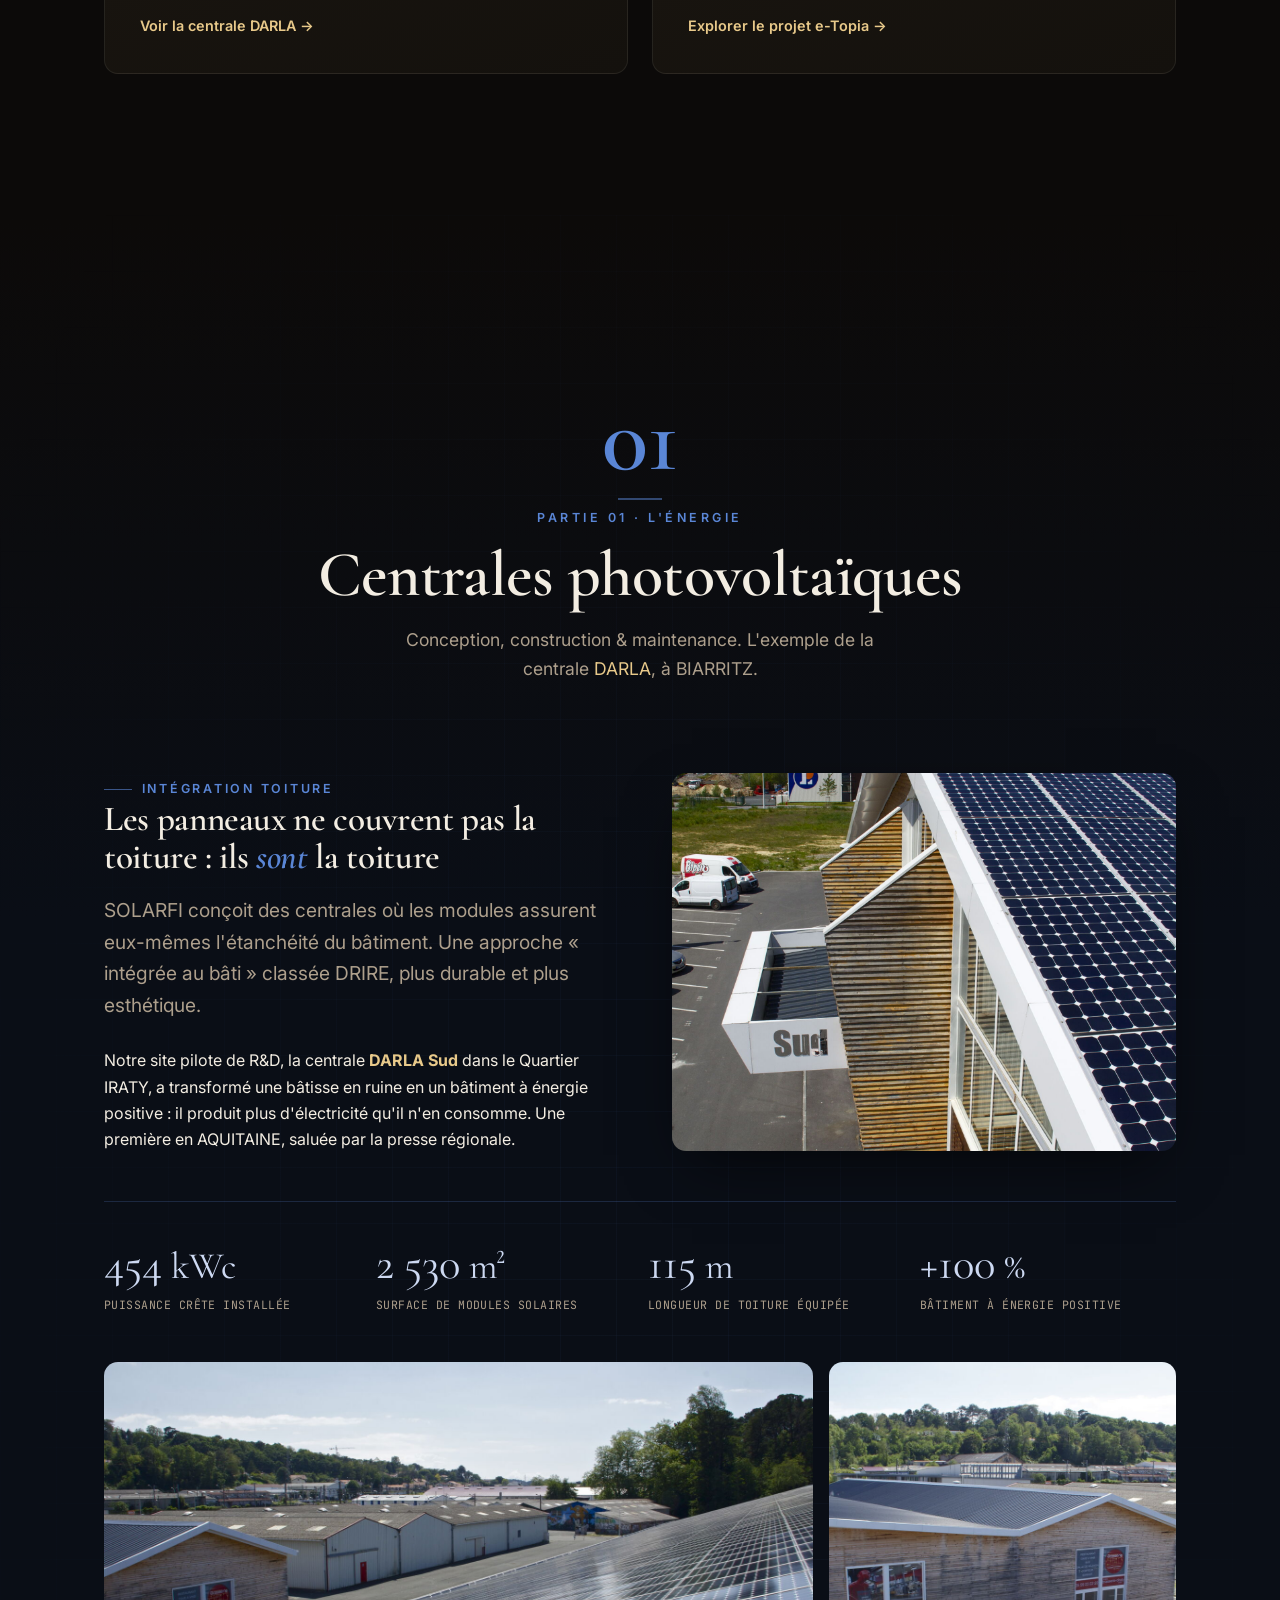
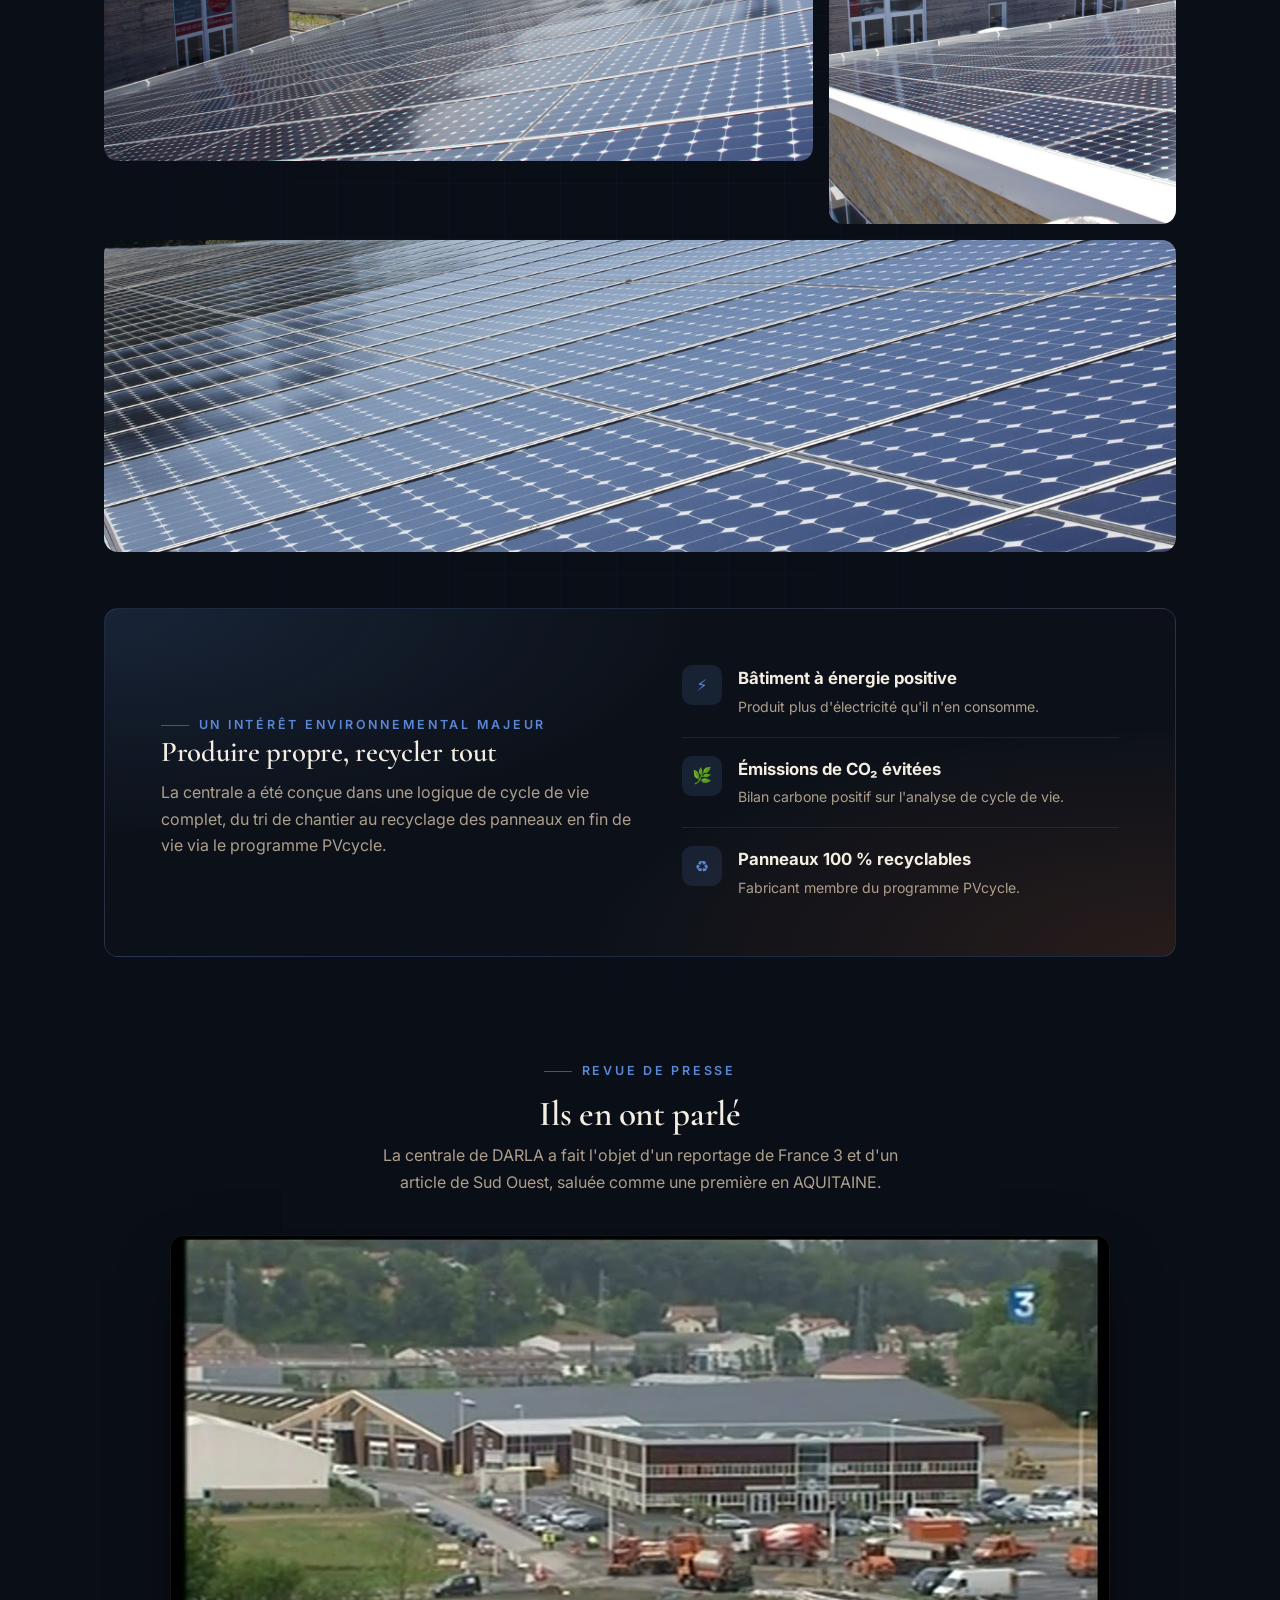
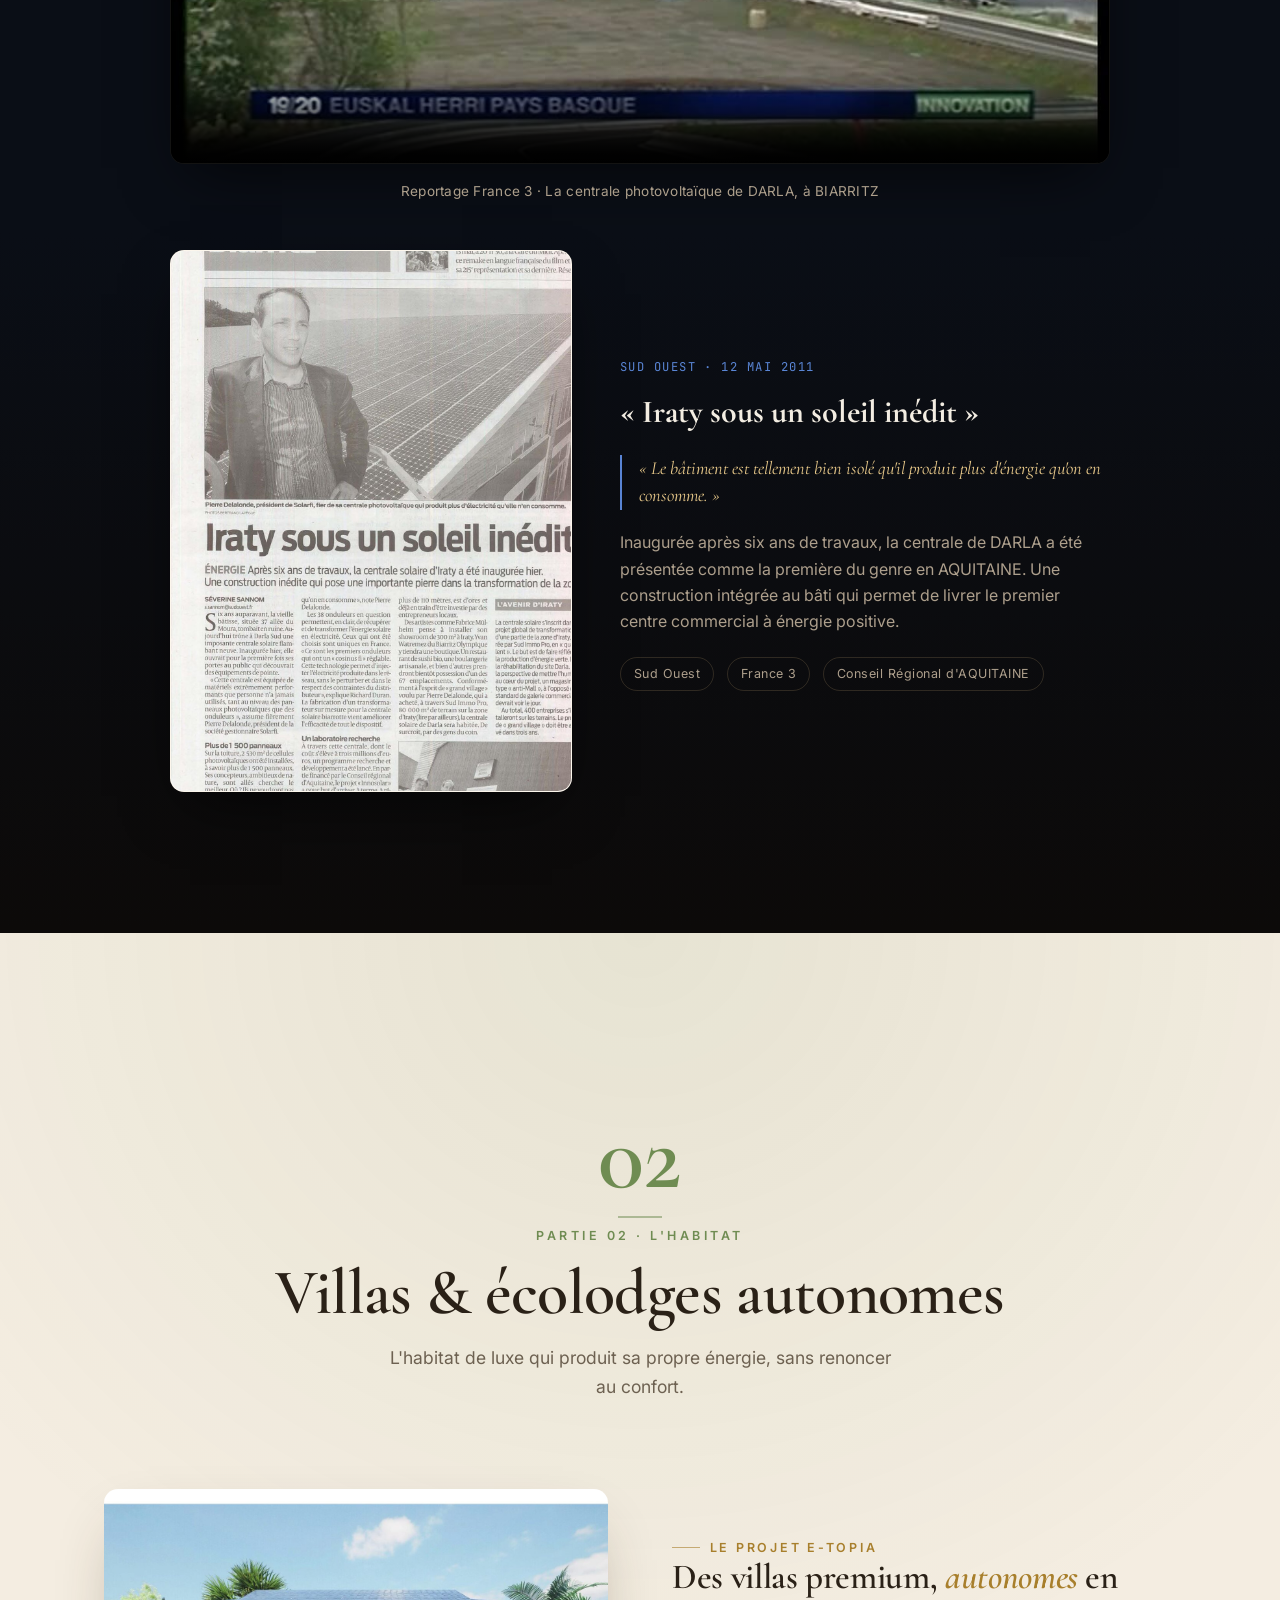
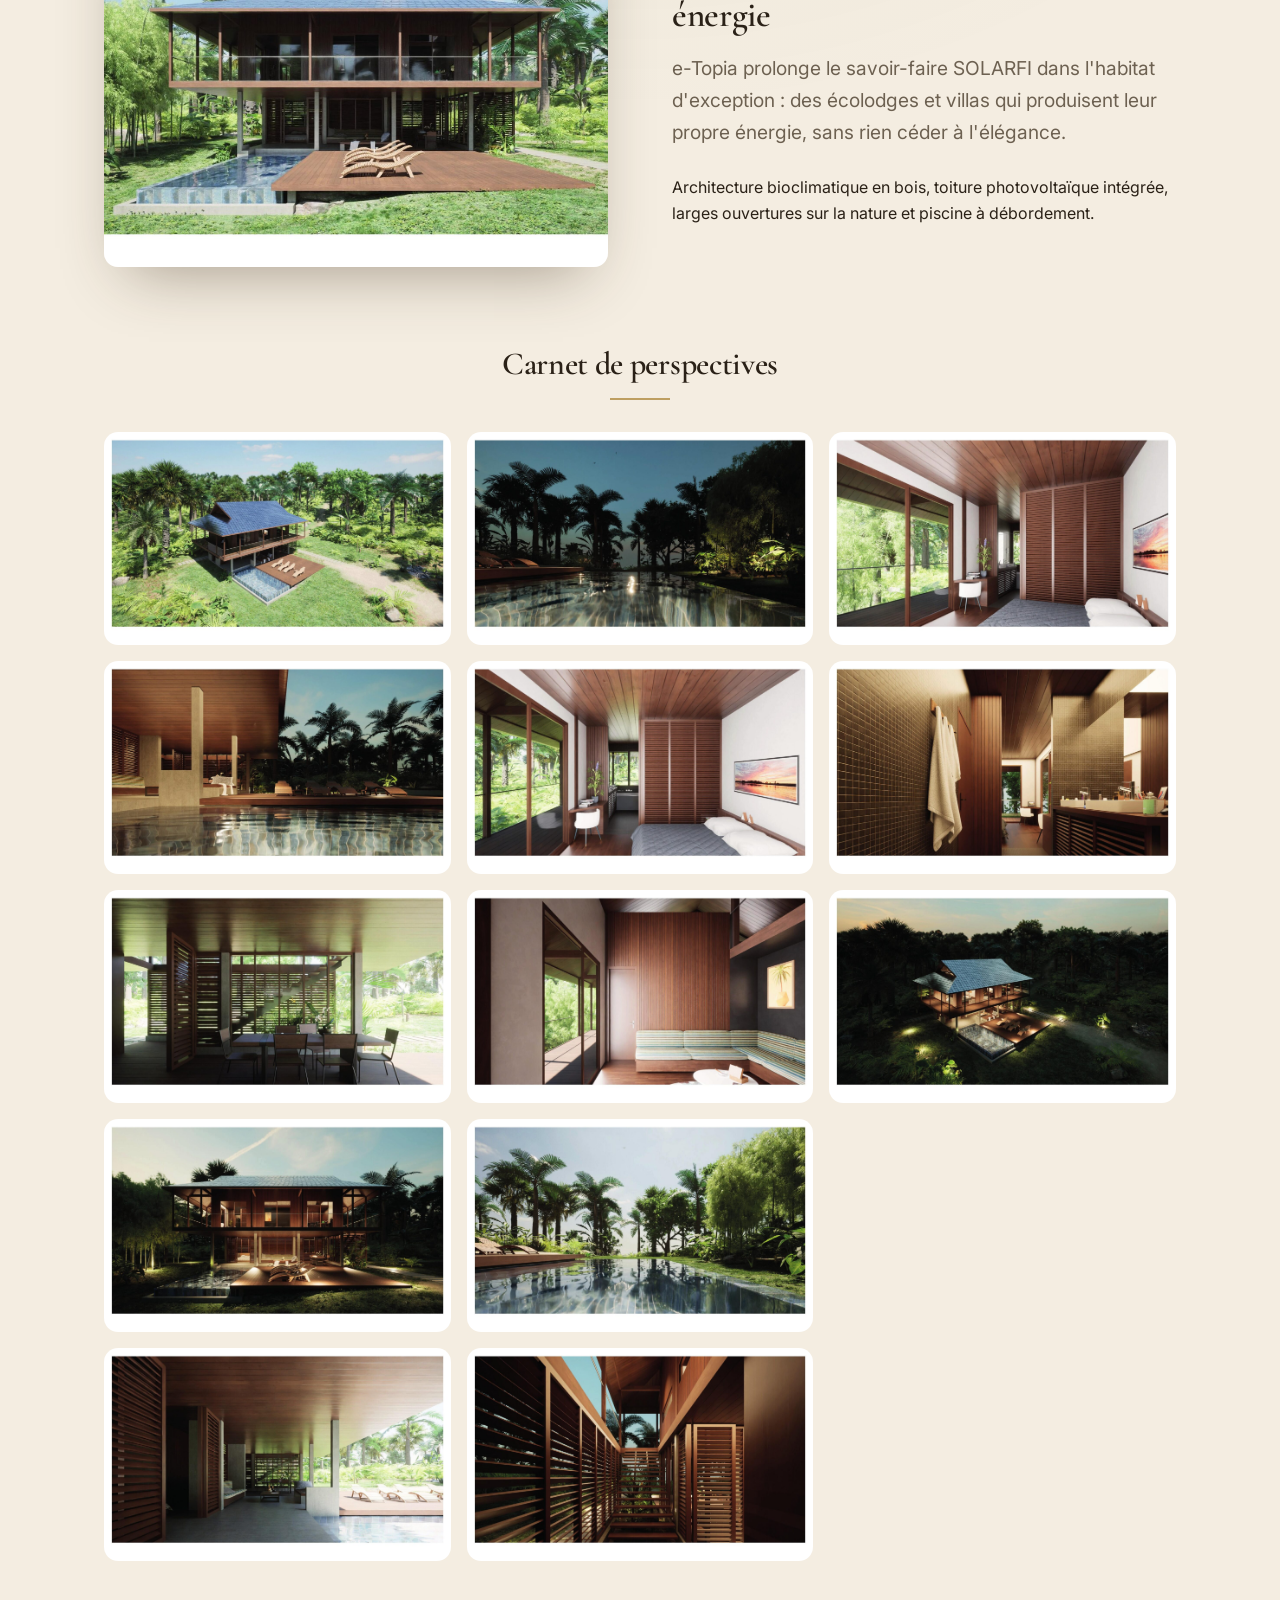
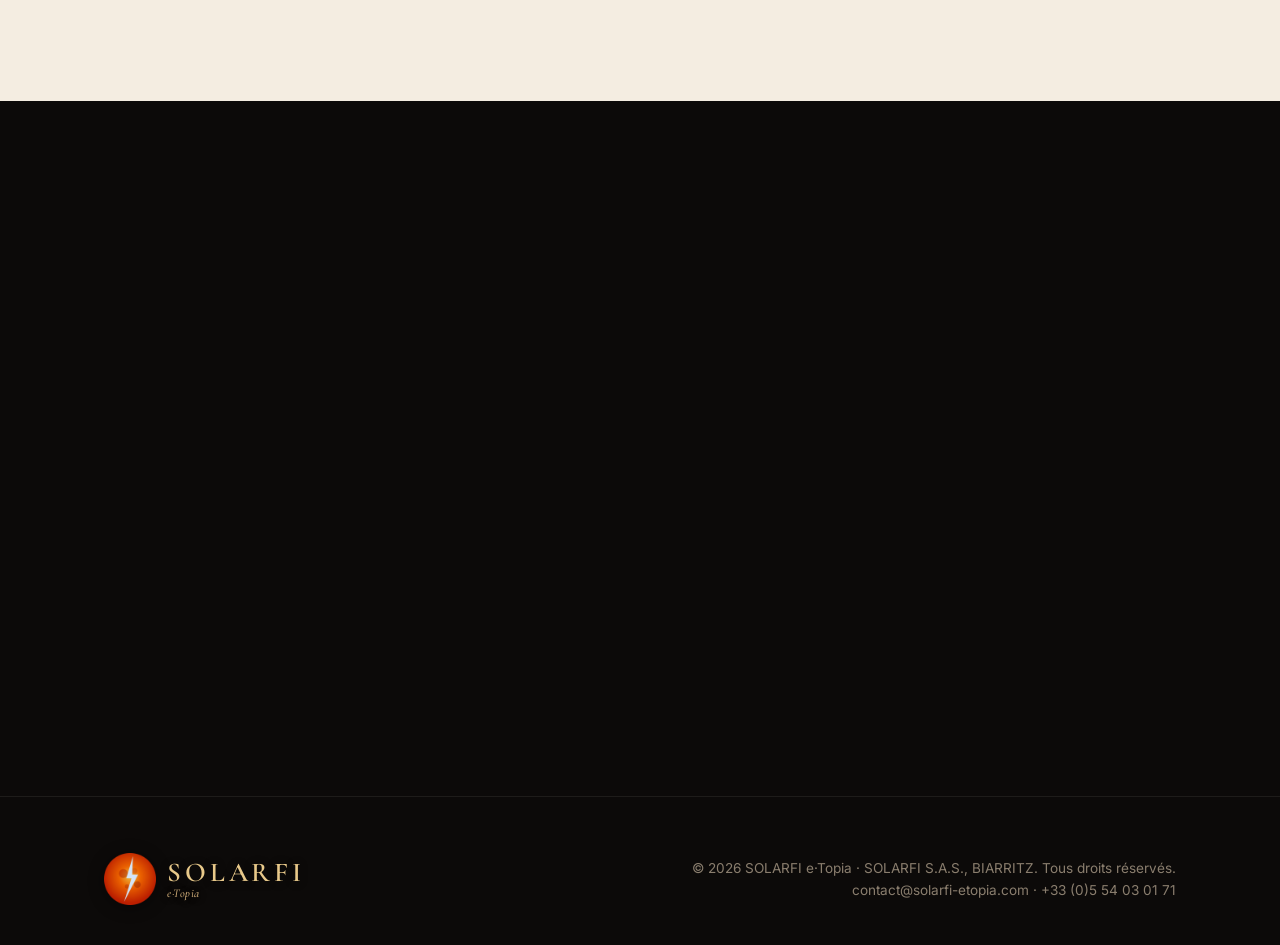
==== commit 87d5ffd2: "Nomenclature VIB : VILLAGE Iraty-Biarritz (VILLAGE en capitales, trait d'union) Co-Authored-By: Clau" ====
--- a/index.html
+++ b/index.html
@@ -40,7 +40,7 @@
       "telephone": "+33554030171",
       "address": {
         "@type": "PostalAddress",
-        "streetAddress": "Village Iraty Biarritz, Les Aldades, Bureau 18, 2-4 rue des Mésanges",
+        "streetAddress": "VILLAGE Iraty-Biarritz, Les Aldades, Bureau 18, 2-4 rue des Mésanges",
         "postalCode": "64200",
         "addressLocality": "Biarritz",
         "addressCountry": "FR"
@@ -286,7 +286,7 @@
                     </div>
                     <div class="contact-row">
                         <span class="ic" aria-hidden="true">⌖</span>
-                        <div><div class="k">Adresse</div><span class="v">Village IRATY BIARRITZ, Les Aldades, Bureau 18<br>2-4 rue des Mésanges, 64200 BIARRITZ</span></div>
+                        <div><div class="k">Adresse</div><span class="v">VILLAGE Iraty-Biarritz, Les Aldades, Bureau 18<br>2-4 rue des Mésanges, 64200 BIARRITZ</span></div>
                     </div>
                     <a href="mailto:contact@solarfi-etopia.com" class="btn btn-primary">Nous écrire</a>
                 </div>
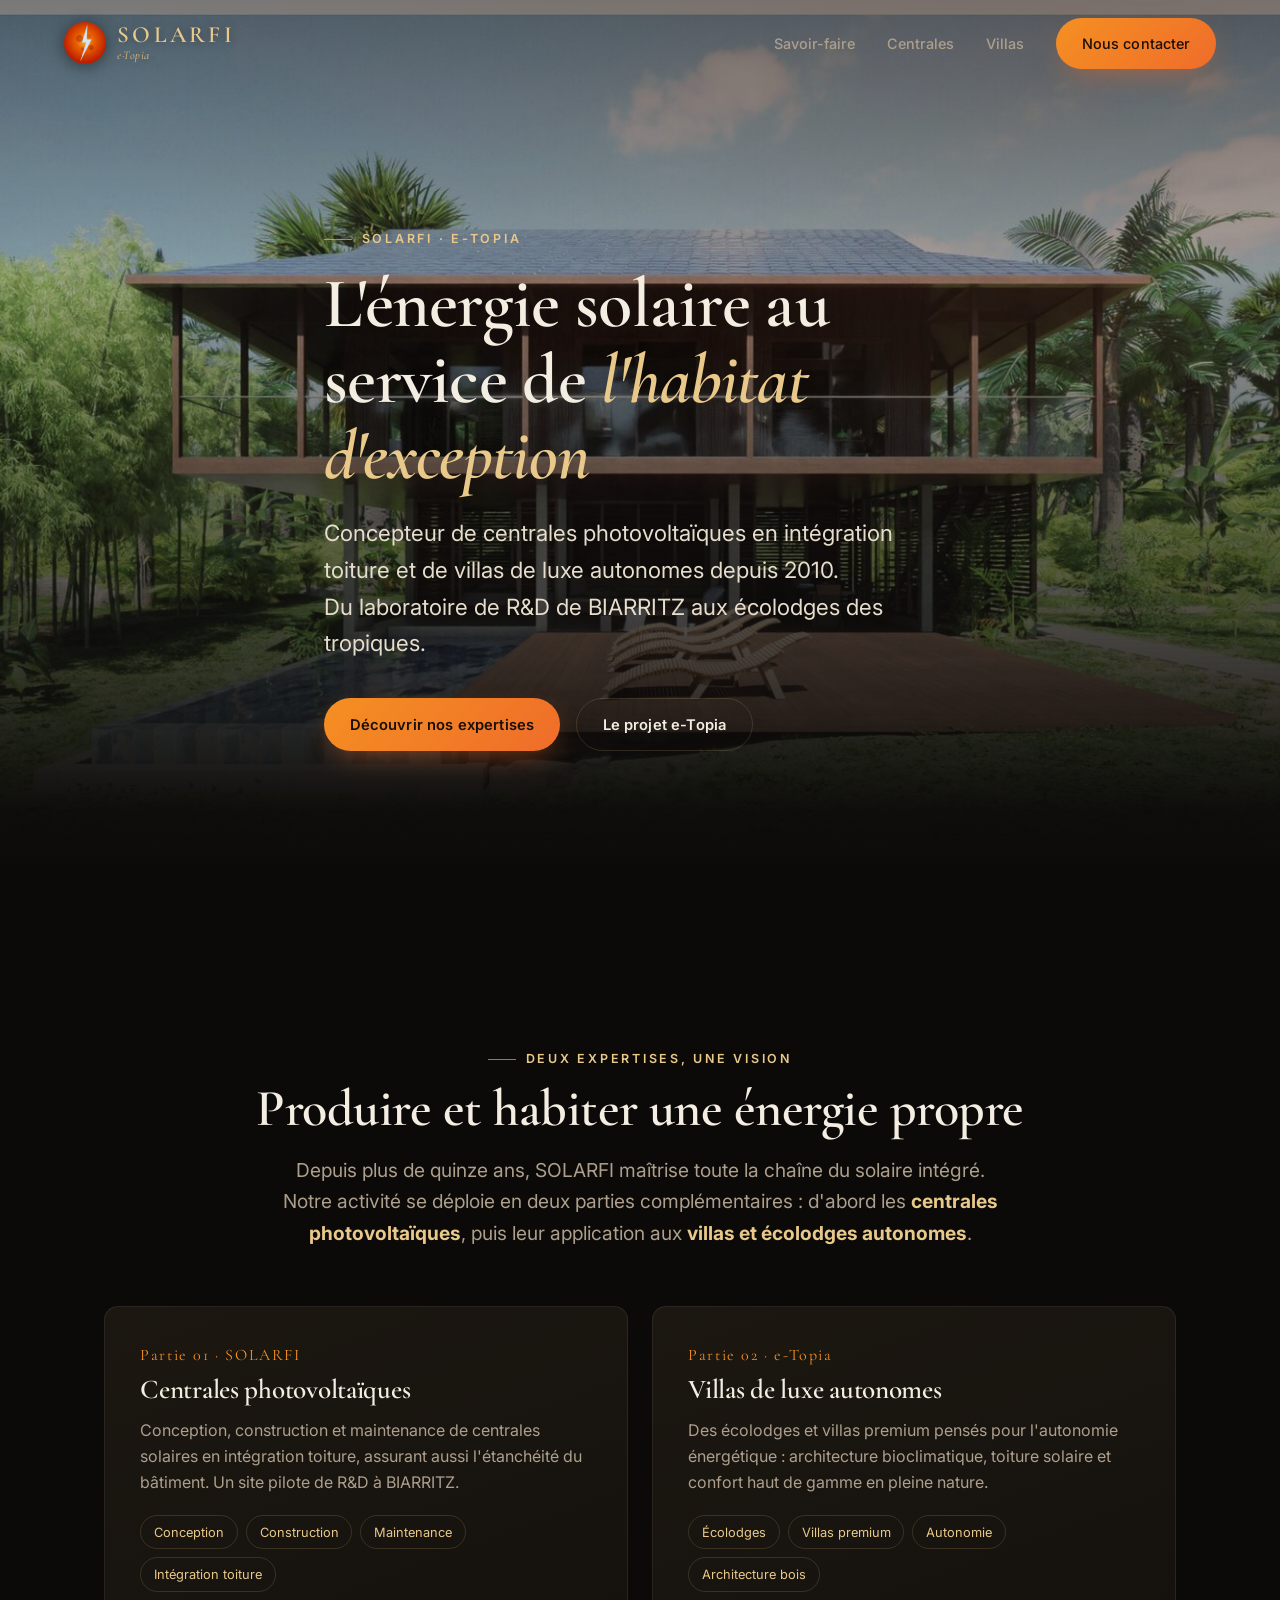
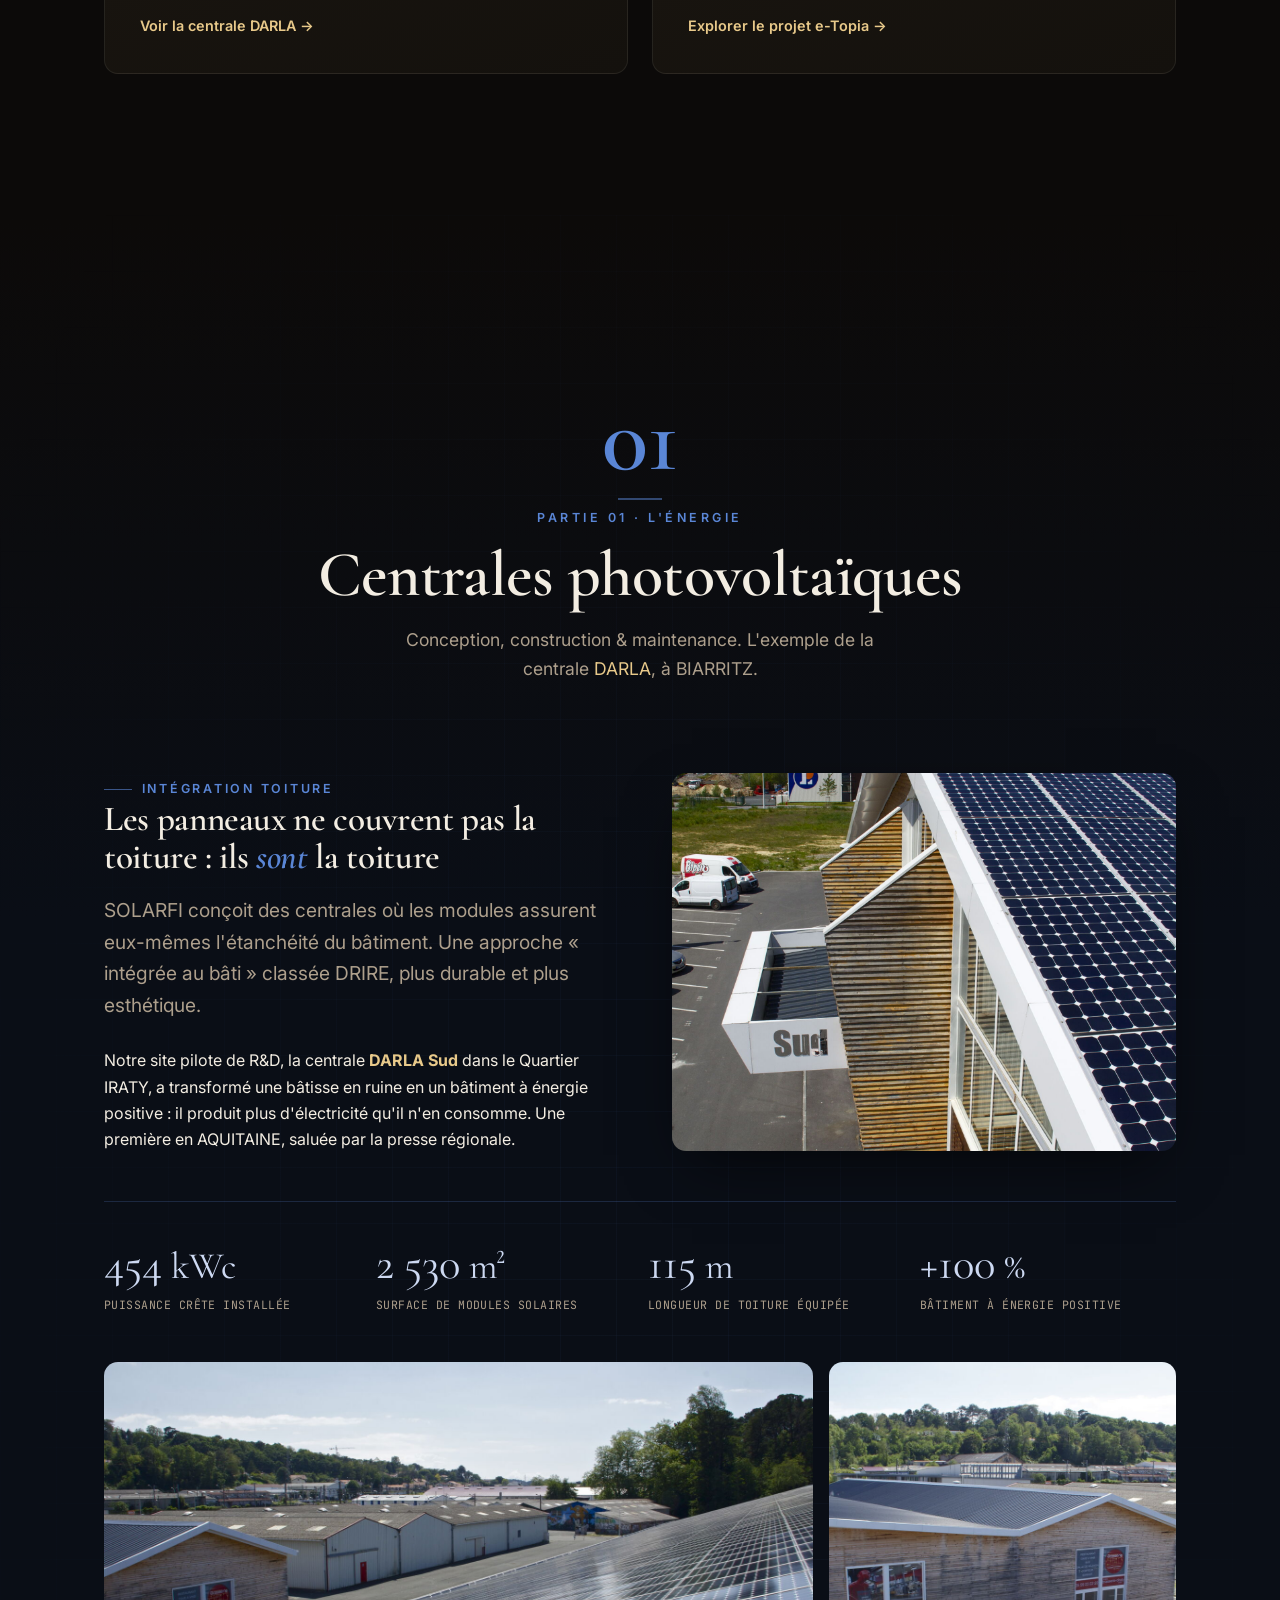
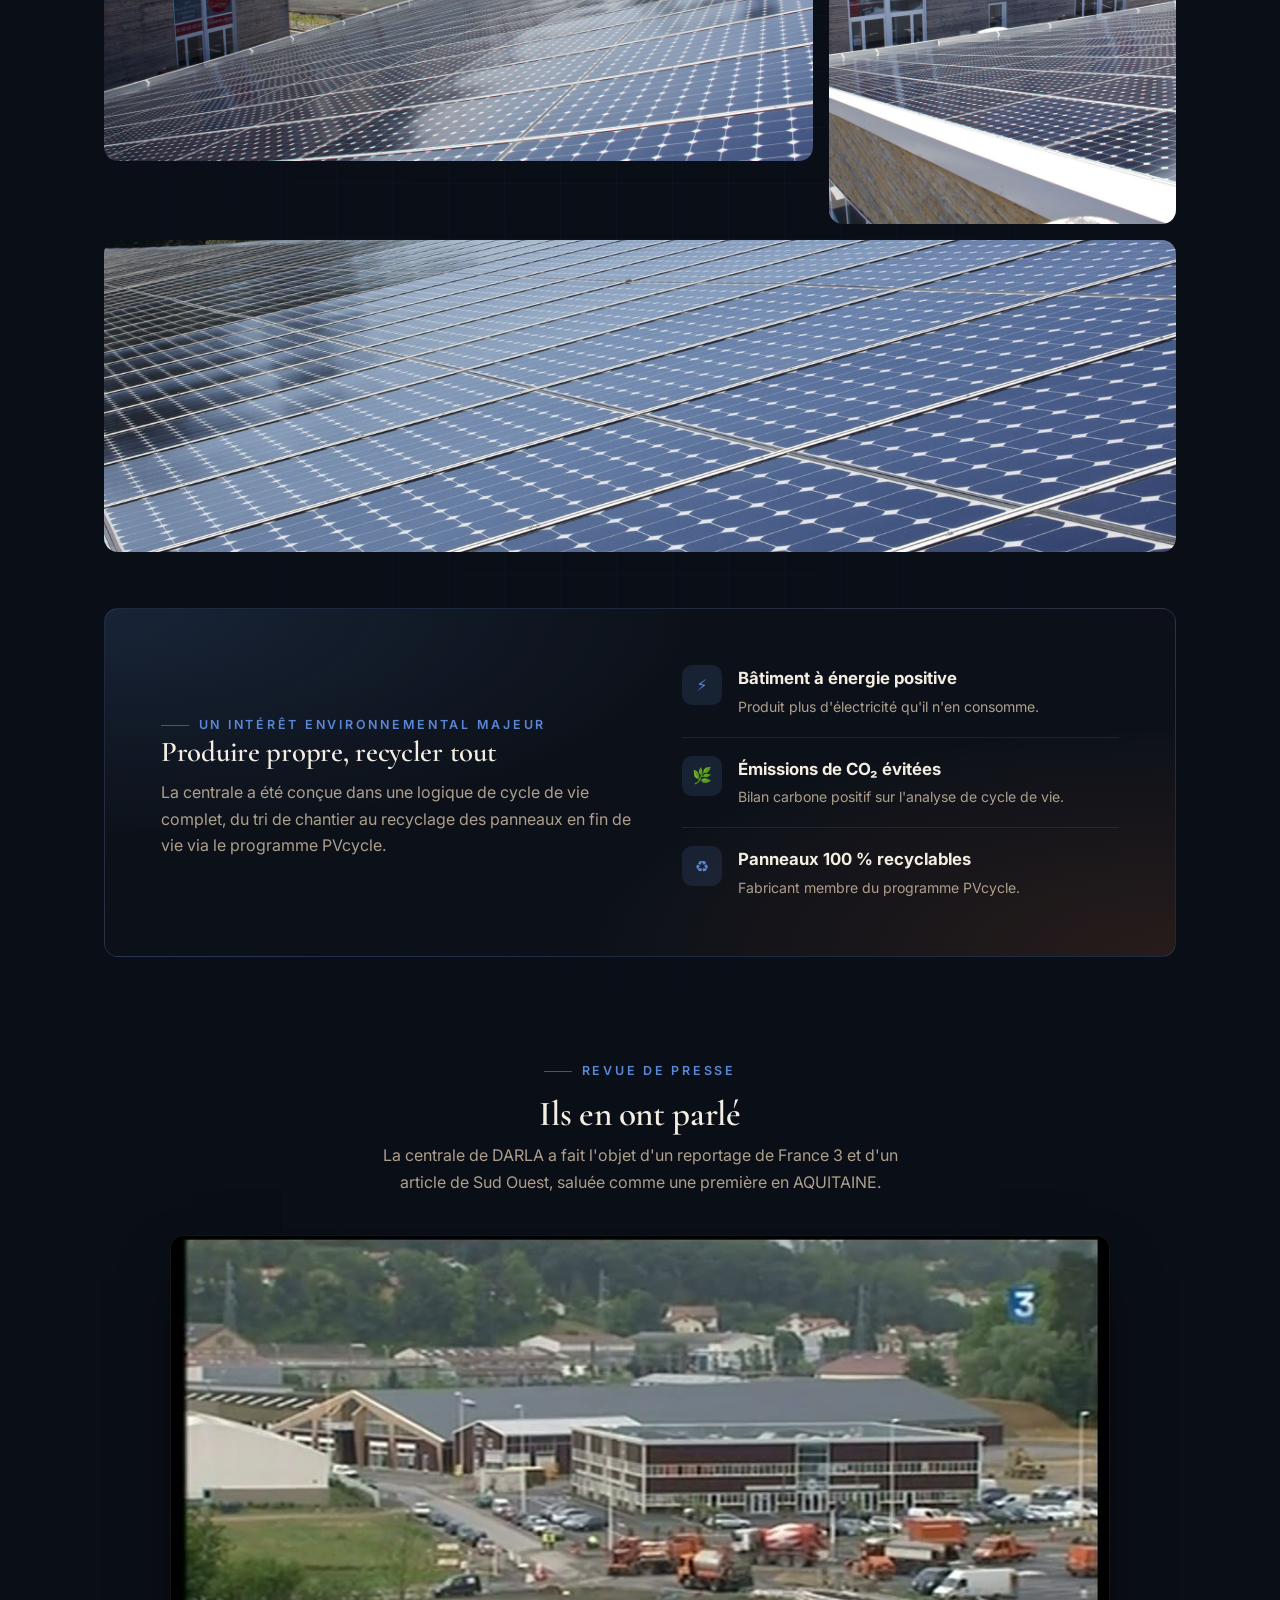
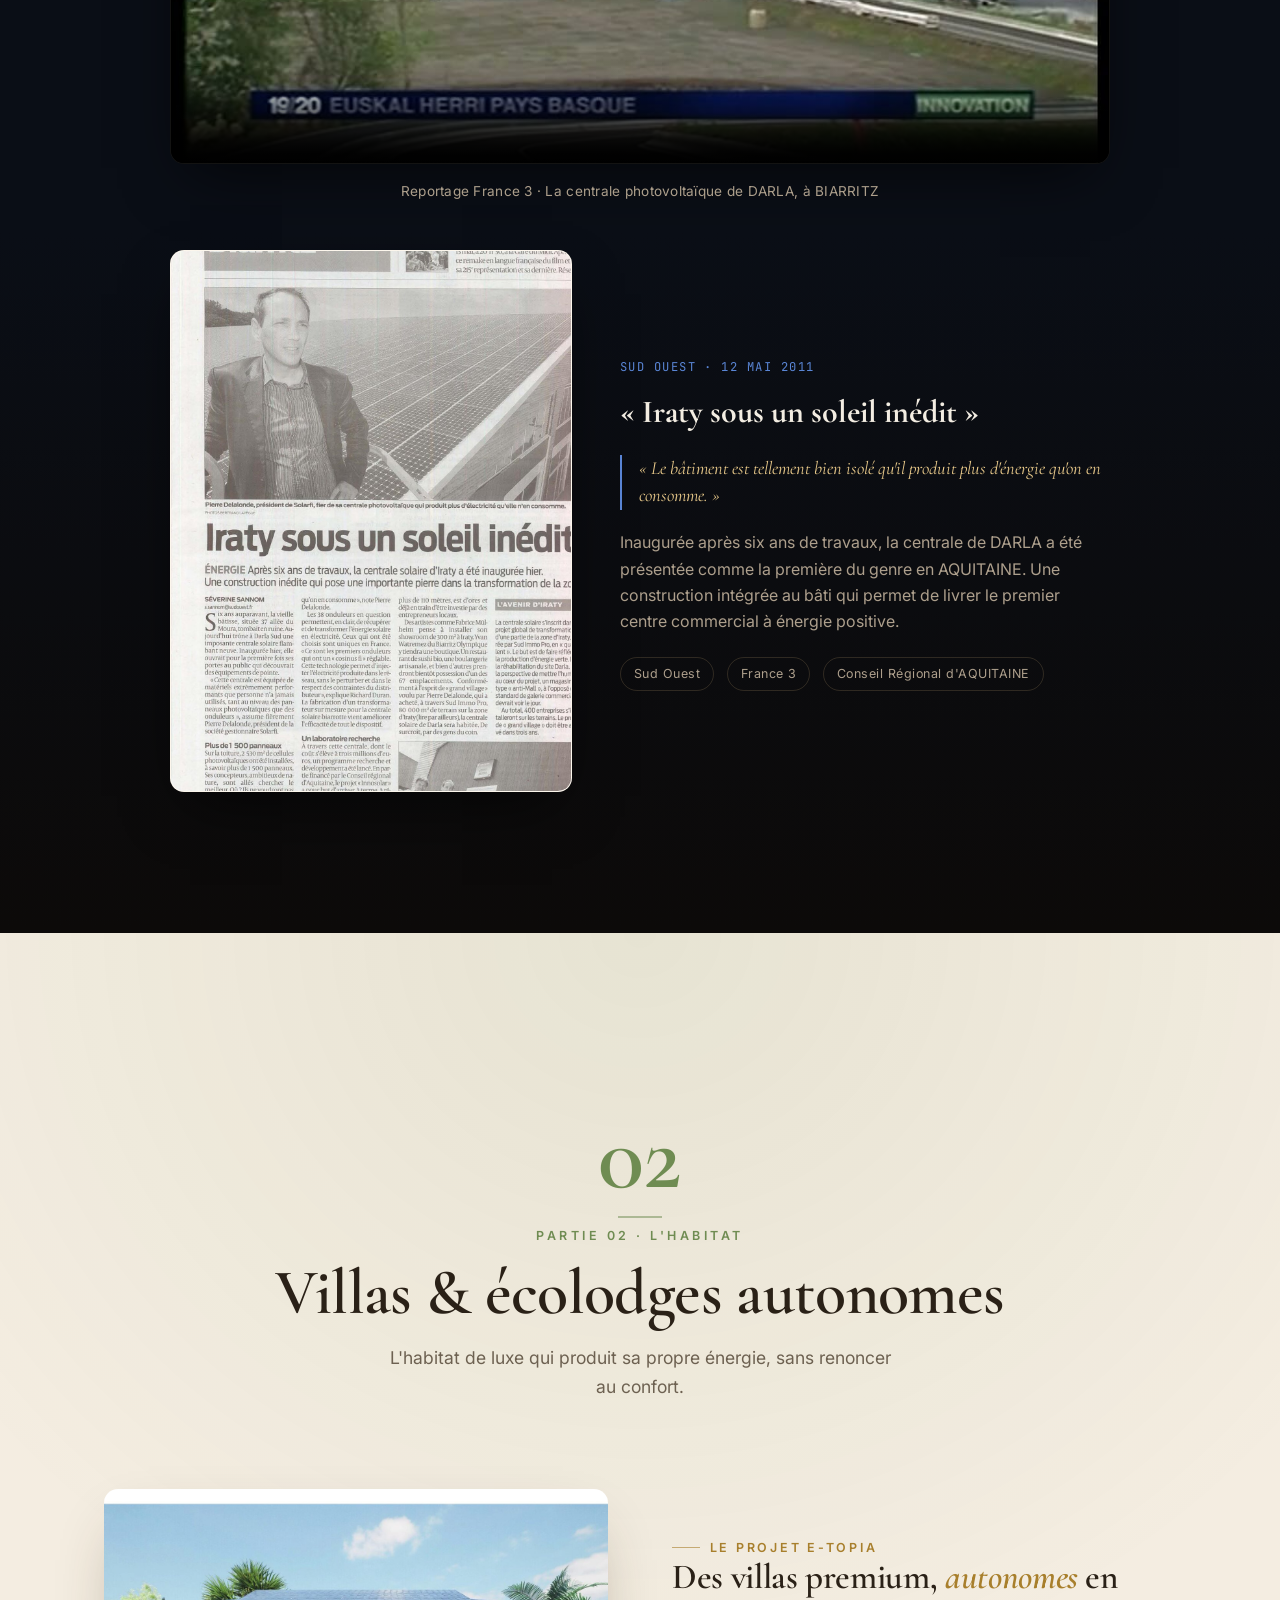
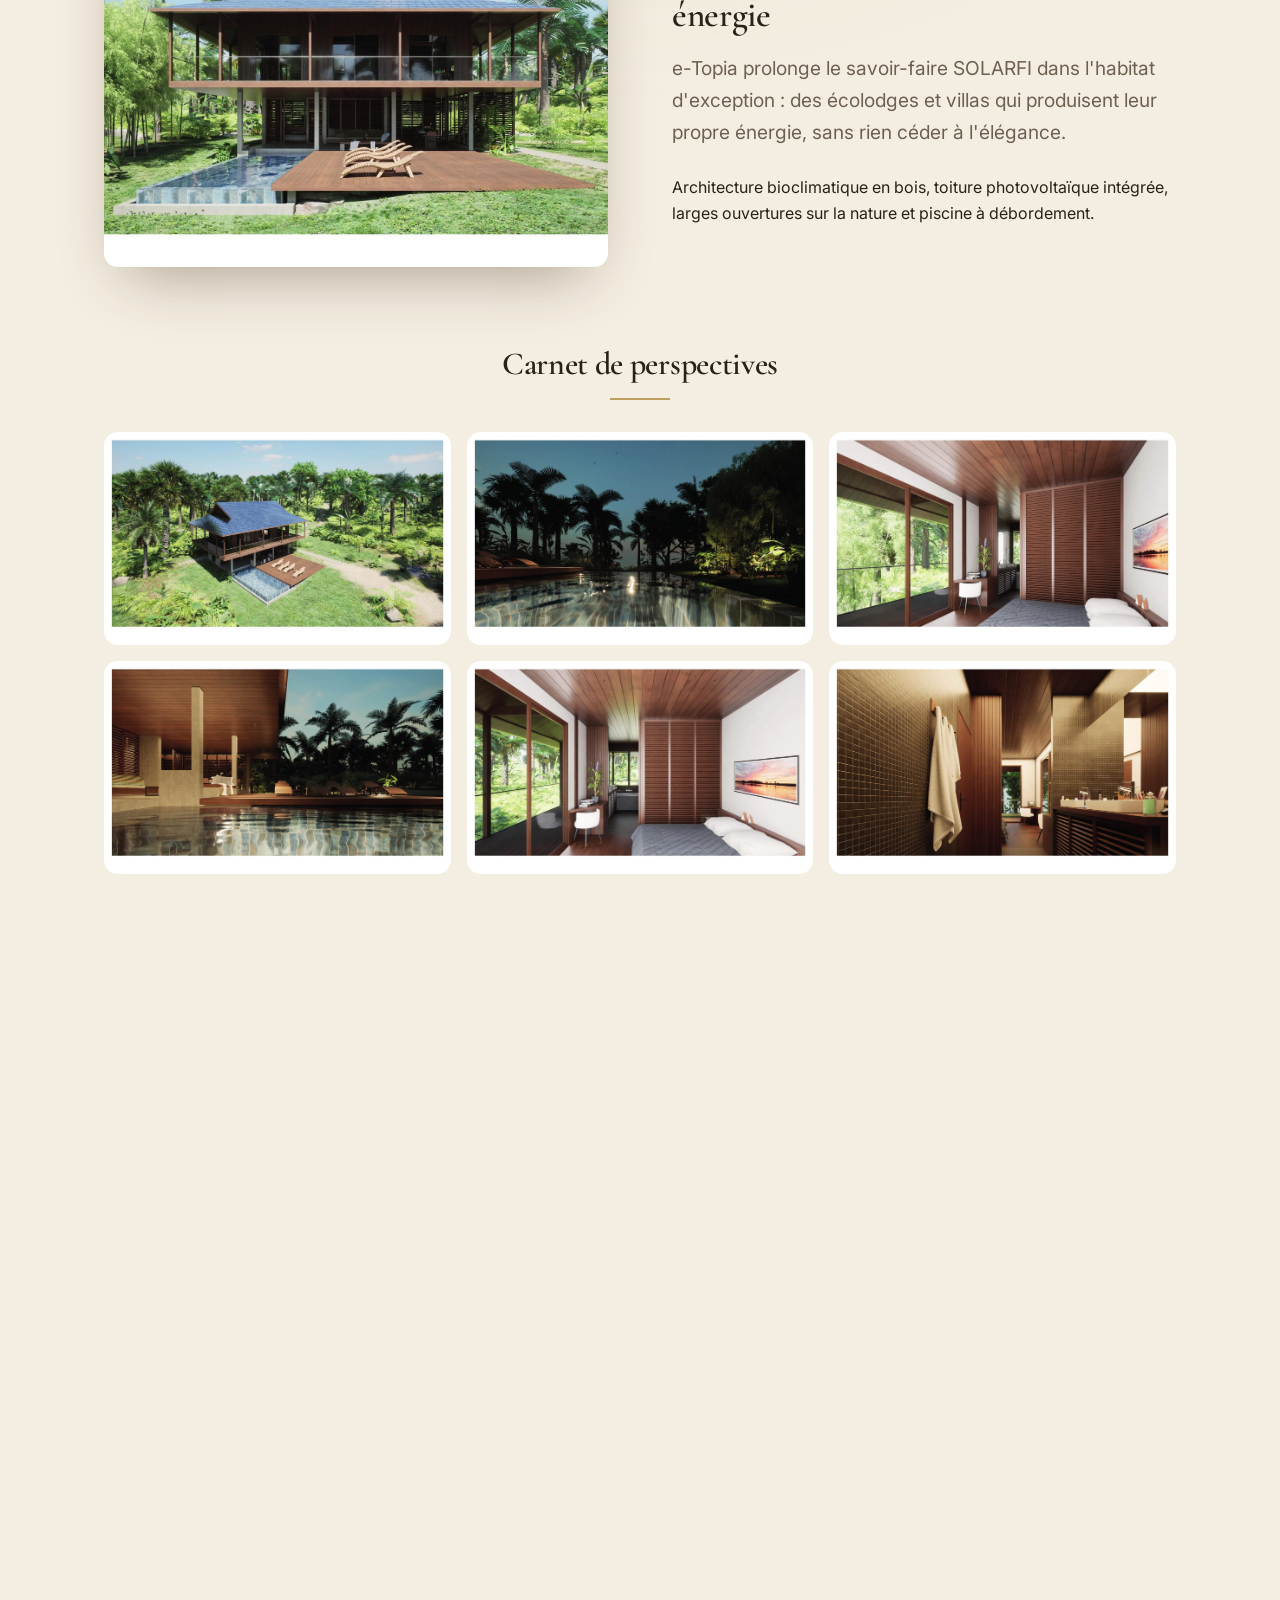
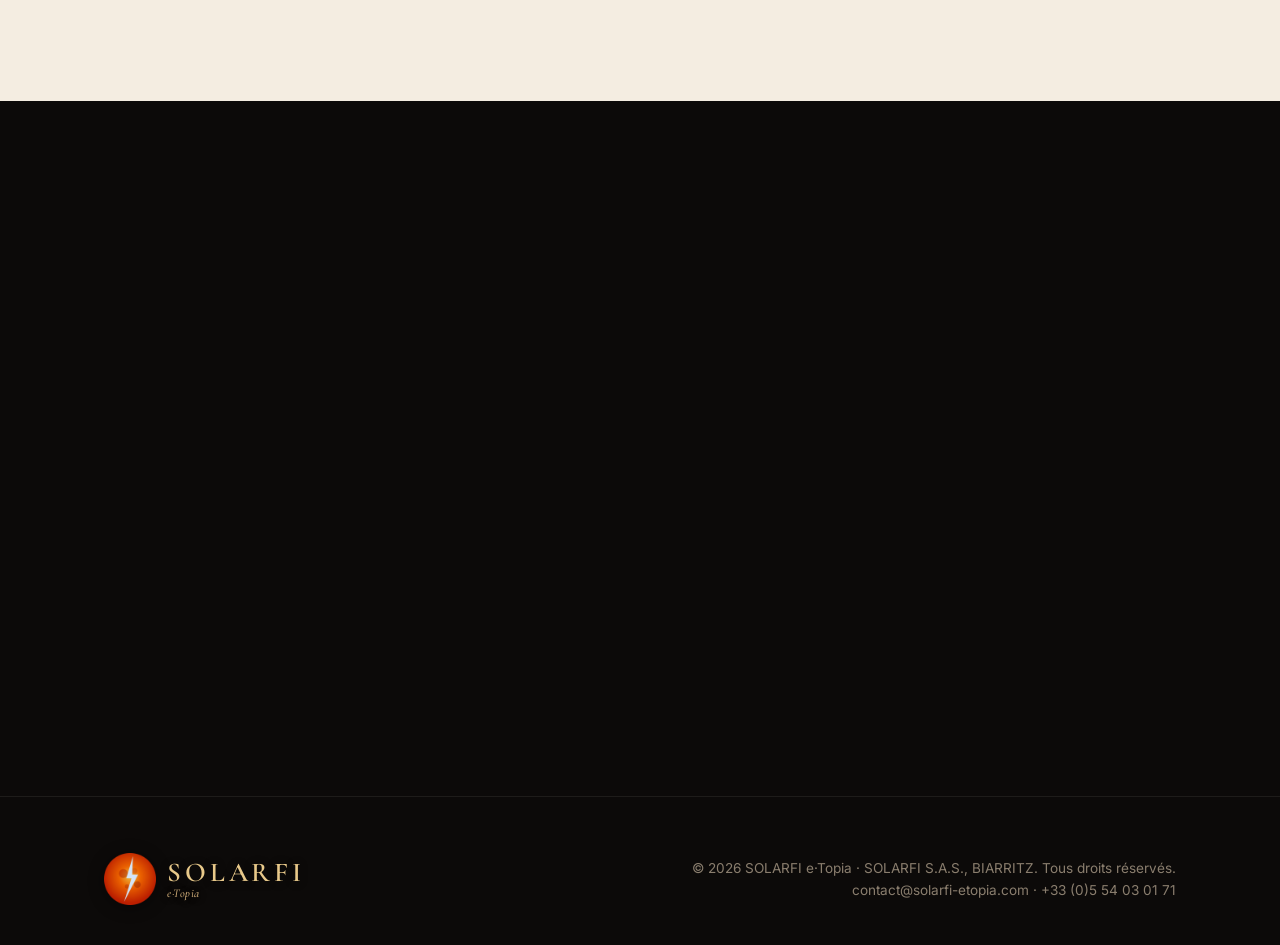
==== commit 493a4307: "Hero : 'depuis 2010' déplacé en fin de phrase Co-Authored-By: Claude Opus 4.8 (1M context) <noreply@" ====
--- a/index.html
+++ b/index.html
@@ -72,7 +72,7 @@
         <div class="container hero-content">
             <span class="eyebrow reveal">SOLARFI · e-Topia</span>
             <h1 class="reveal" data-delay="1">L'énergie solaire au service de <em>l'habitat d'exception</em></h1>
-            <p class="reveal" data-delay="2">Concepteur depuis 2010 de centrales photovoltaïques en intégration toiture et de villas de luxe autonomes.<br>Du laboratoire de R&D de BIARRITZ aux écolodges des tropiques.</p>
+            <p class="reveal" data-delay="2">Concepteur de centrales photovoltaïques en intégration toiture et de villas de luxe autonomes depuis 2010.<br>Du laboratoire de R&D de BIARRITZ aux écolodges des tropiques.</p>
             <div class="hero-cta reveal" data-delay="3">
                 <a href="#expertises" class="btn btn-primary">Découvrir nos expertises</a>
                 <a href="#part-etopia" class="btn btn-ghost">Le projet e-Topia</a>
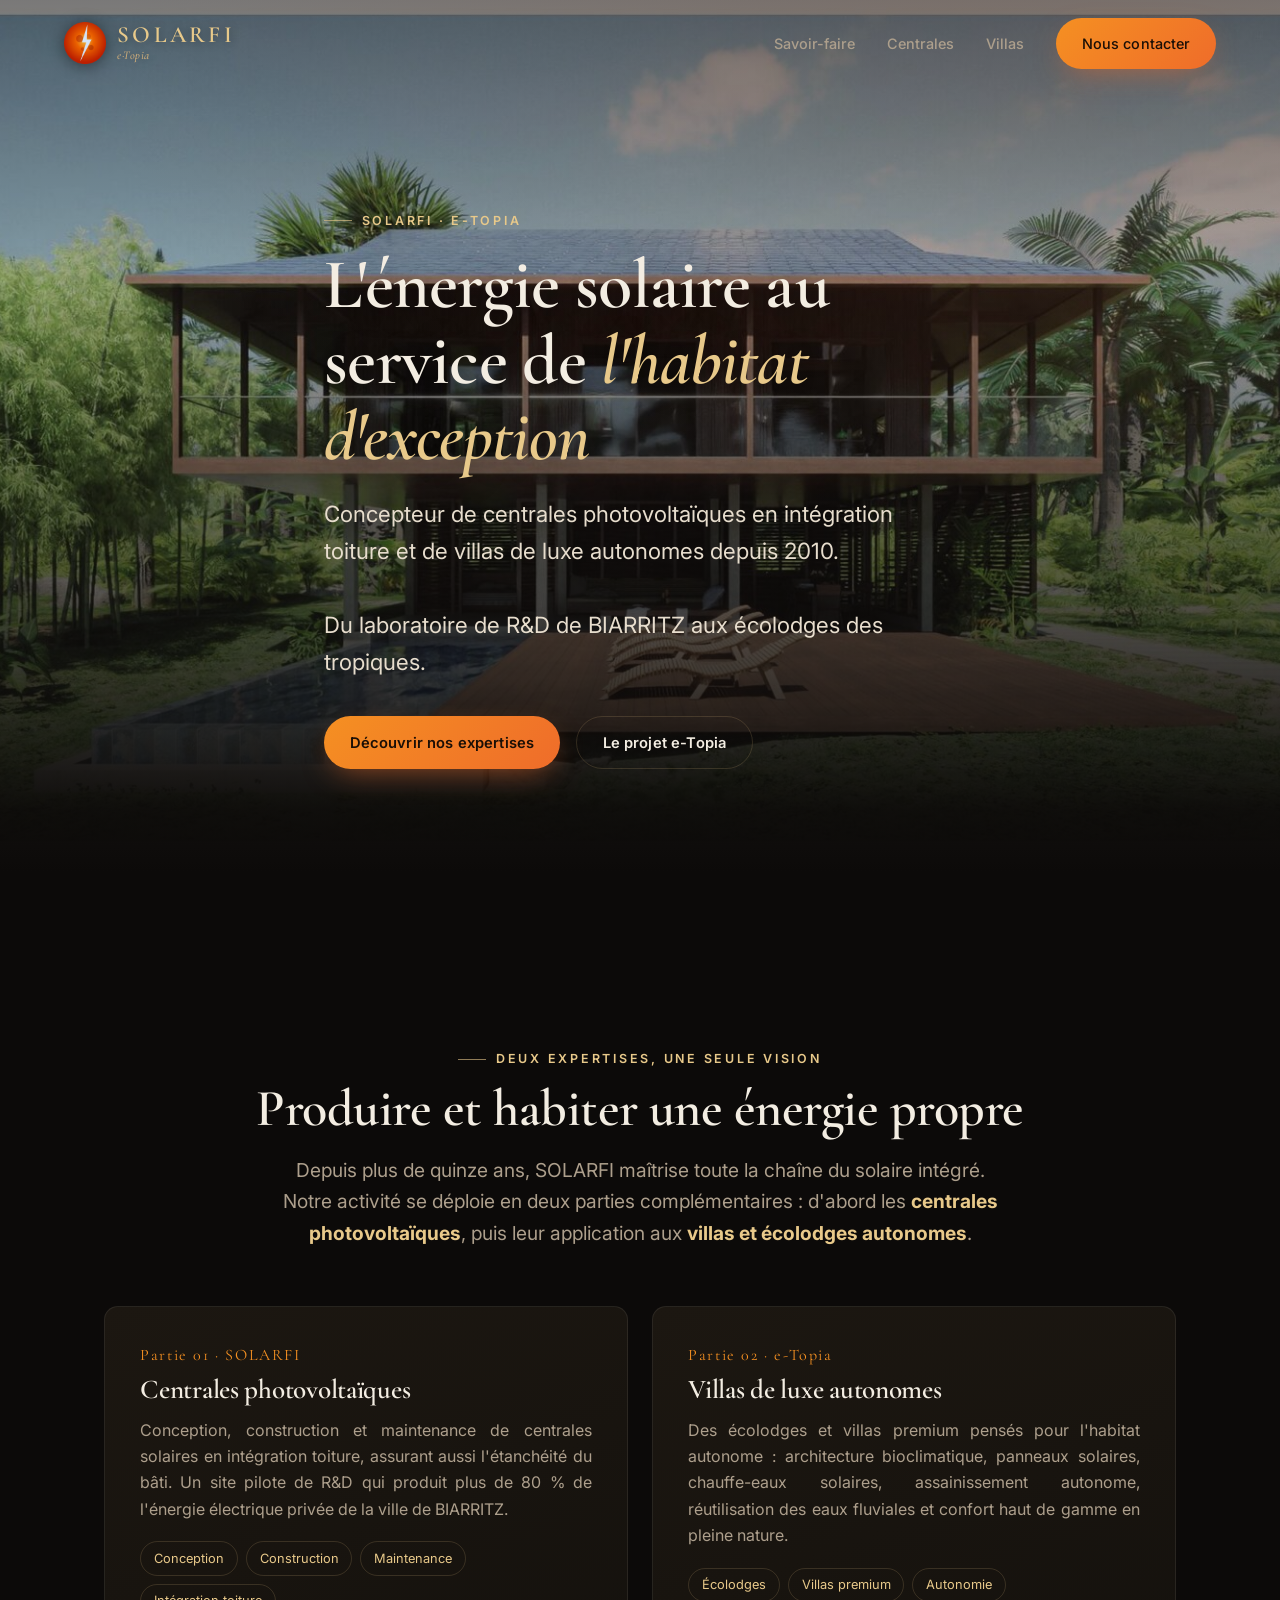
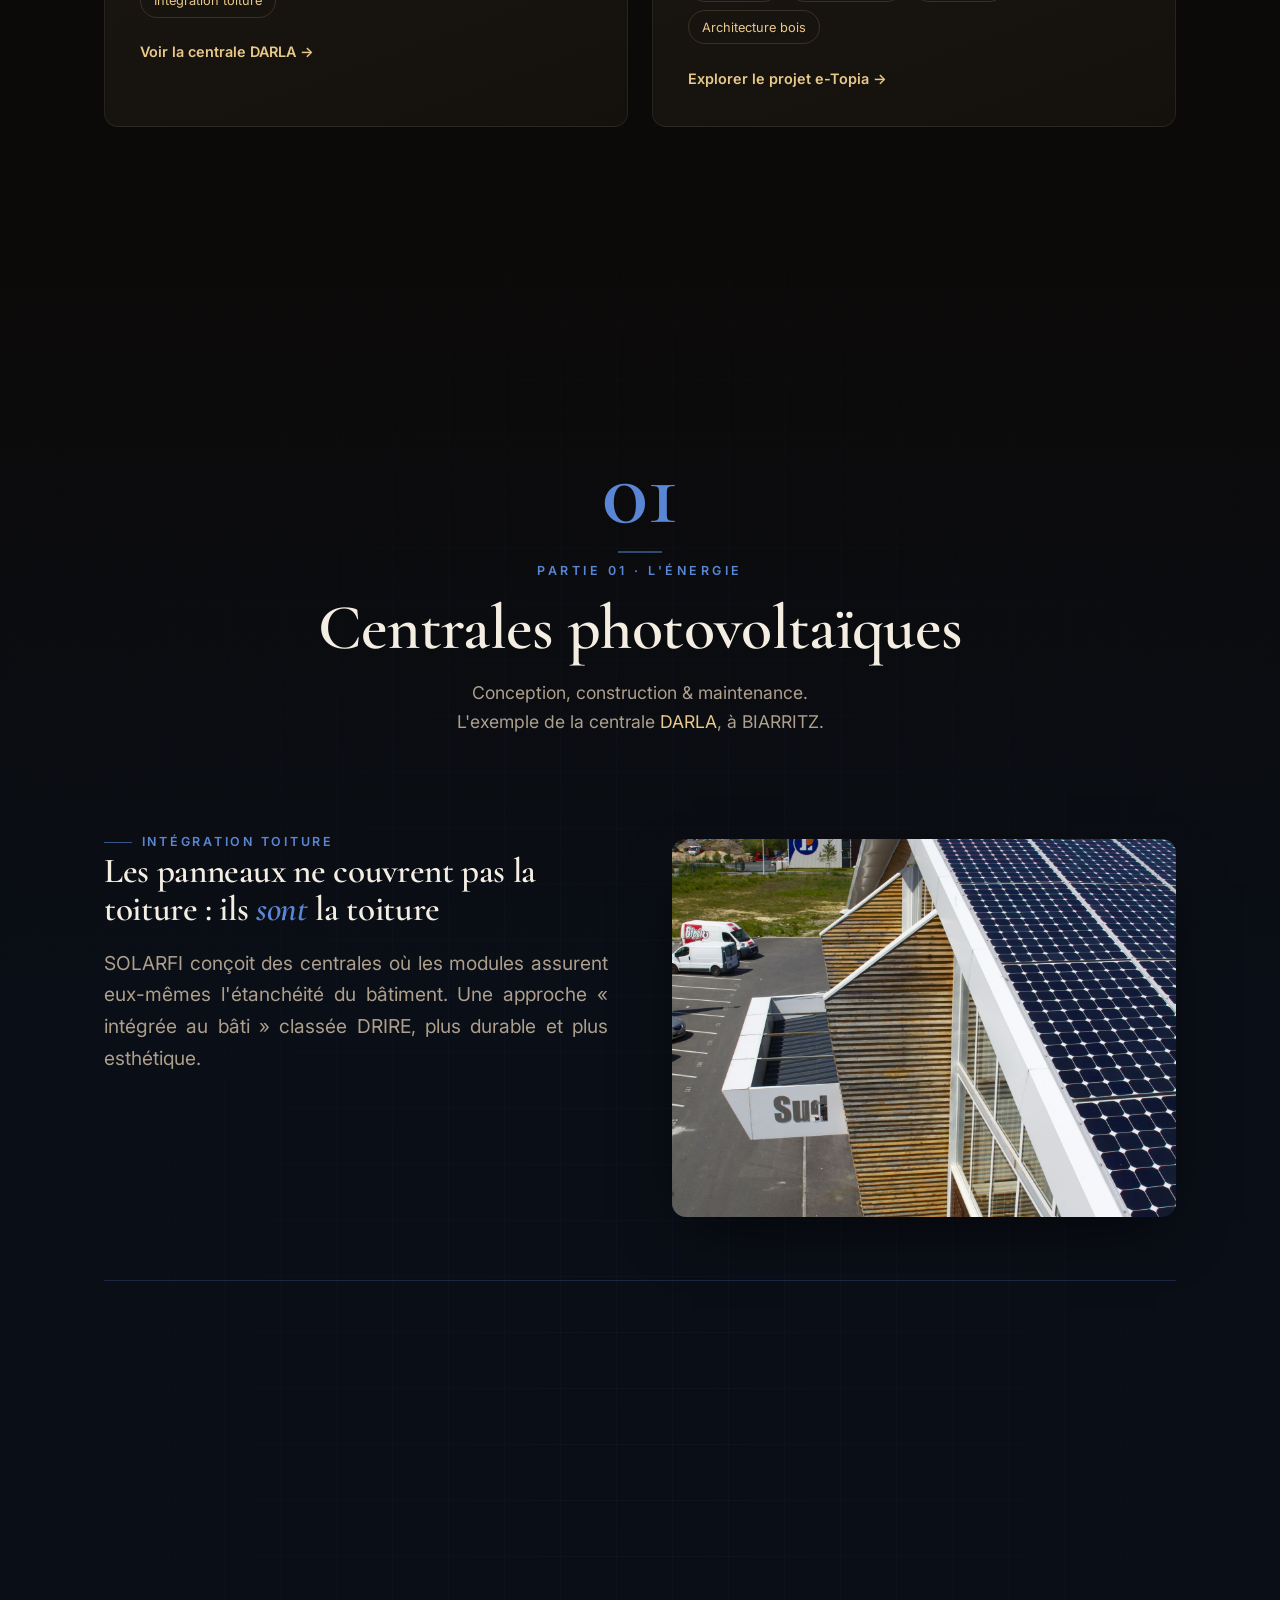
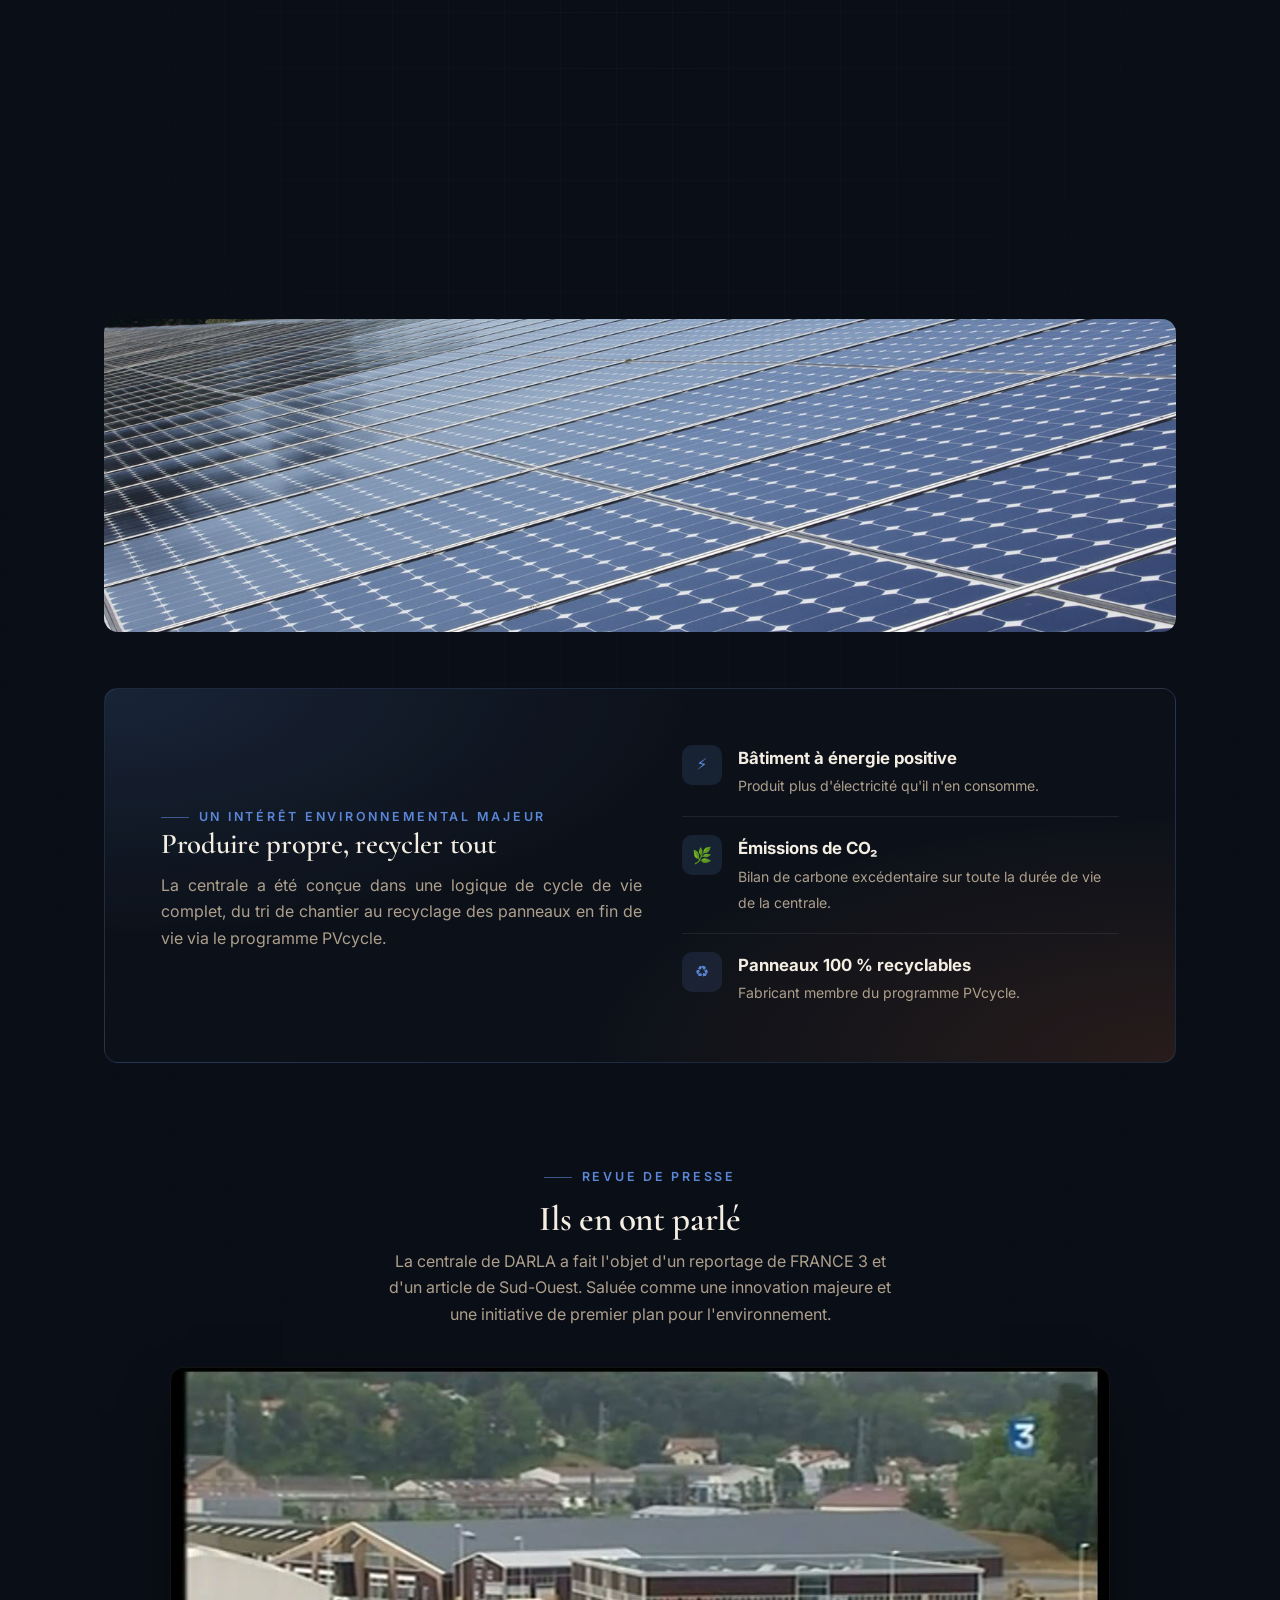
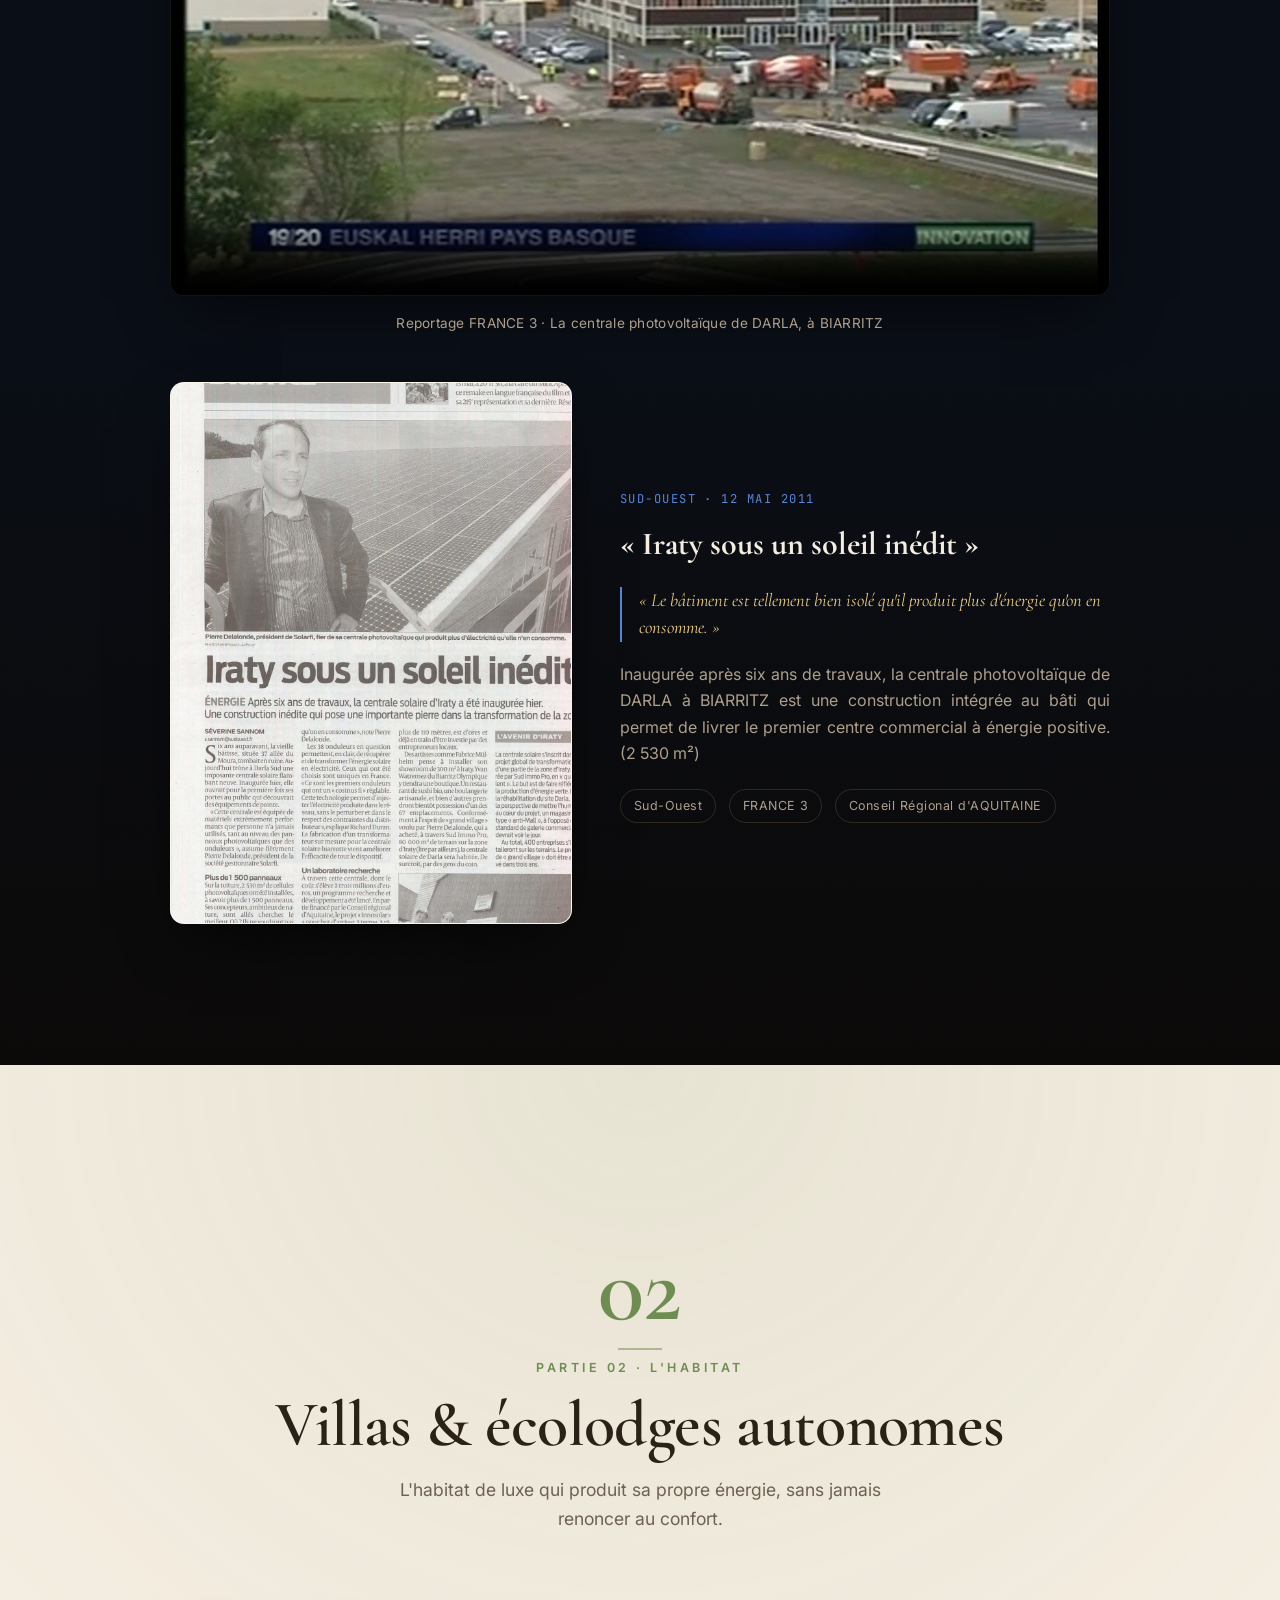
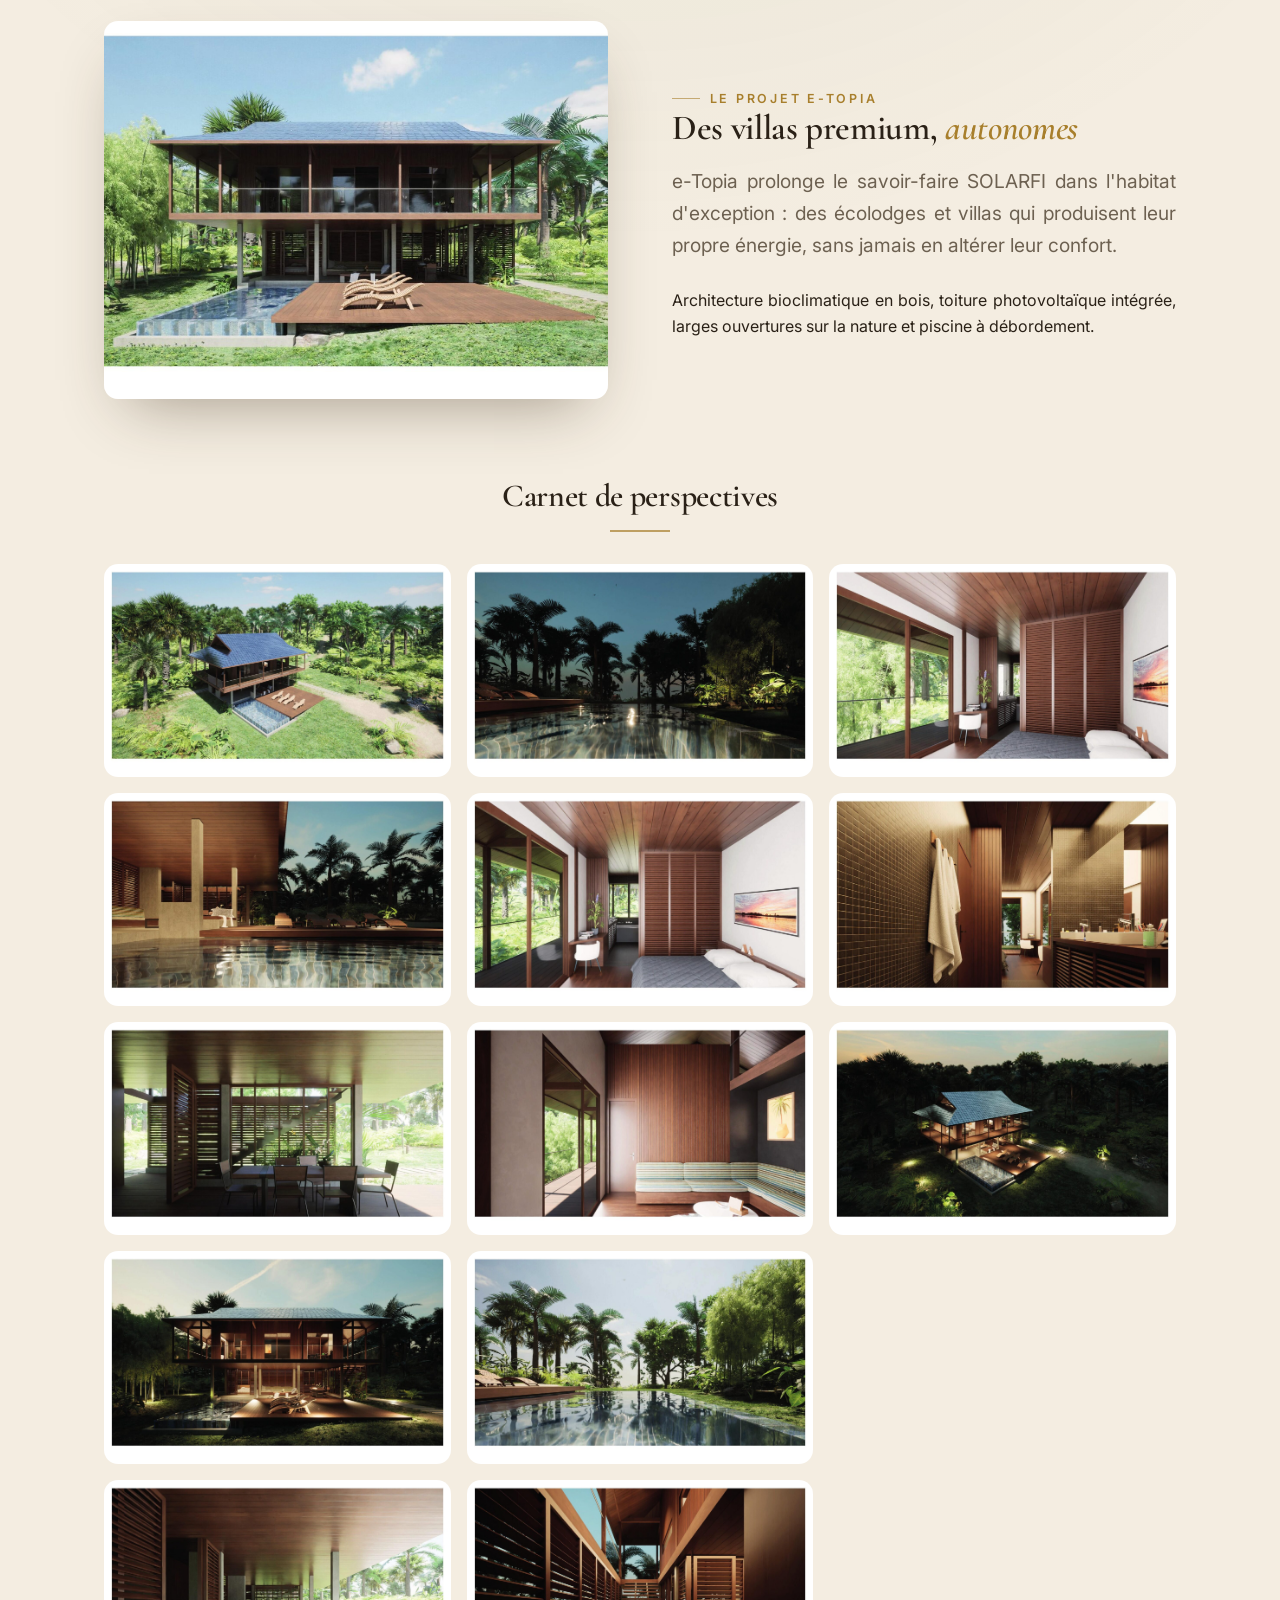
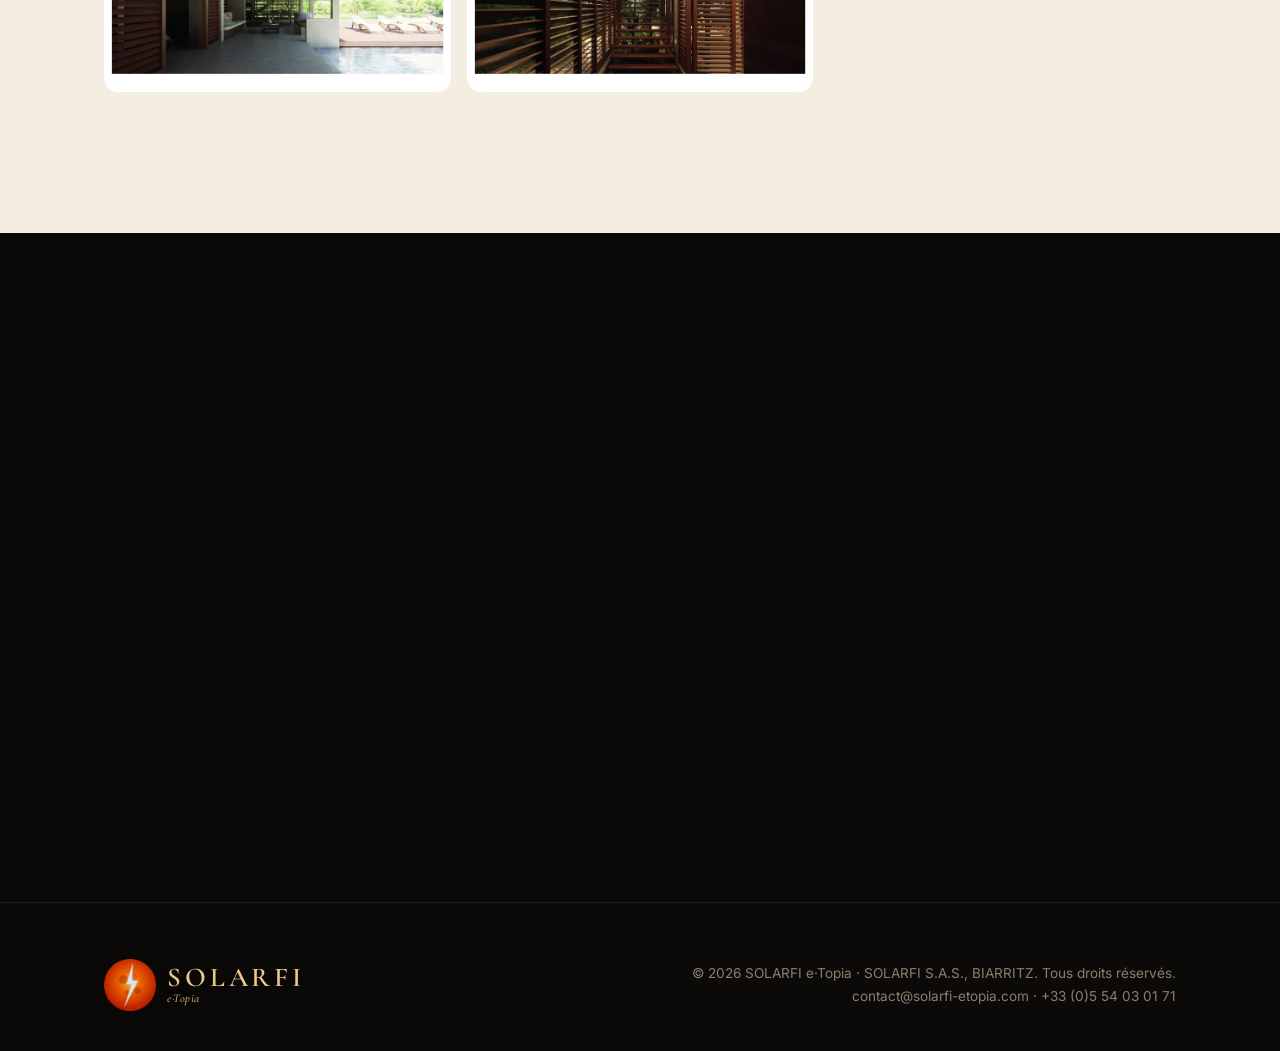
==== commit 301e2aa1: "Retours client : hero saut de ligne, paragraphes justifiés, FRANCE 3 / Sud-Ouest, textes centrales &" ====
--- a/index.html
+++ b/index.html
@@ -25,7 +25,7 @@
     <link href="https://fonts.googleapis.com/css2?family=Cormorant+Garamond:ital,wght@0,500;0,600;1,500&family=Inter:wght@400;500;600&family=JetBrains+Mono:wght@500&display=swap" rel="stylesheet">
 
     <!-- CSS -->
-    <link rel="stylesheet" href="css/style.css?v=20260622f">
+    <link rel="stylesheet" href="css/style.css?v=20260624a">
 
     <!-- Schema.org -->
     <script type="application/ld+json">
@@ -72,7 +72,7 @@
         <div class="container hero-content">
             <span class="eyebrow reveal">SOLARFI · e-Topia</span>
             <h1 class="reveal" data-delay="1">L'énergie solaire au service de <em>l'habitat d'exception</em></h1>
-            <p class="reveal" data-delay="2">Concepteur de centrales photovoltaïques en intégration toiture et de villas de luxe autonomes depuis 2010.<br>Du laboratoire de R&D de BIARRITZ aux écolodges des tropiques.</p>
+            <p class="reveal" data-delay="2">Concepteur de centrales photovoltaïques en intégration toiture et de villas de luxe autonomes depuis 2010.<br><br>Du laboratoire de R&D de BIARRITZ aux écolodges des tropiques.</p>
             <div class="hero-cta reveal" data-delay="3">
                 <a href="#expertises" class="btn btn-primary">Découvrir nos expertises</a>
                 <a href="#part-etopia" class="btn btn-ghost">Le projet e-Topia</a>
@@ -85,7 +85,7 @@
         <!-- ============ SECTION GLOBALE · DEUX EXPERTISES ============ -->
         <section class="section-pad intro" id="expertises">
             <div class="container">
-                <span class="eyebrow reveal">Deux expertises, une vision</span>
+                <span class="eyebrow reveal">Deux expertises, une seule vision</span>
                 <h2 class="section-title reveal" data-delay="1">Produire et habiter une énergie propre</h2>
                 <p class="lead reveal" data-delay="2">Depuis plus de quinze ans, SOLARFI maîtrise toute la chaîne du solaire intégré. Notre activité se déploie en deux parties complémentaires : d'abord les <strong class="text-gold">centrales photovoltaïques</strong>, puis leur application aux <strong class="text-gold">villas et écolodges autonomes</strong>.</p>
 
@@ -93,7 +93,7 @@
                     <a class="pillar reveal" data-delay="1" href="#part-solarfi">
                         <span class="pillar-num">Partie 01 · SOLARFI</span>
                         <h3>Centrales photovoltaïques</h3>
-                        <p>Conception, construction et maintenance de centrales solaires en intégration toiture, assurant aussi l'étanchéité du bâtiment. Un site pilote de R&D à BIARRITZ.</p>
+                        <p>Conception, construction et maintenance de centrales solaires en intégration toiture, assurant aussi l'étanchéité du bâti. Un site pilote de R&D qui produit plus de 80 % de l'énergie électrique privée de la ville de BIARRITZ.</p>
                         <ul>
                             <li>Conception</li>
                             <li>Construction</li>
@@ -105,7 +105,7 @@
                     <a class="pillar reveal" data-delay="2" href="#part-etopia">
                         <span class="pillar-num">Partie 02 · e-Topia</span>
                         <h3>Villas de luxe autonomes</h3>
-                        <p>Des écolodges et villas premium pensés pour l'autonomie énergétique : architecture bioclimatique, toiture solaire et confort haut de gamme en pleine nature.</p>
+                        <p>Des écolodges et villas premium pensés pour l'habitat autonome : architecture bioclimatique, panneaux solaires, chauffe-eaux solaires, assainissement autonome, réutilisation des eaux fluviales et confort haut de gamme en pleine nature.</p>
                         <ul>
                             <li>Écolodges</li>
                             <li>Villas premium</li>
@@ -126,7 +126,7 @@
                     <span class="part-index" aria-hidden="true">01</span>
                     <span class="part-kicker">Partie 01 · L'énergie</span>
                     <h2>Centrales photovoltaïques</h2>
-                    <p>Conception, construction &amp; maintenance. L'exemple de la centrale <span class="text-gold">DARLA</span>, à BIARRITZ.</p>
+                    <p>Conception, construction &amp; maintenance.<br>L'exemple de la centrale <span class="text-gold">DARLA</span>, à BIARRITZ.</p>
                 </header>
 
                 <div class="split">
@@ -134,7 +134,7 @@
                         <span class="eyebrow reveal">Intégration toiture</span>
                         <h3 class="part-subtitle reveal" data-delay="1">Les panneaux ne couvrent pas la toiture : ils <em>sont</em> la toiture</h3>
                         <p class="lead reveal" data-delay="2">SOLARFI conçoit des centrales où les modules assurent eux-mêmes l'étanchéité du bâtiment. Une approche « intégrée au bâti » classée DRIRE, plus durable et plus esthétique.</p>
-                        <p class="reveal" data-delay="2">Notre site pilote de R&D, la centrale <strong class="text-gold">DARLA Sud</strong> dans le Quartier IRATY, a transformé une bâtisse en ruine en un bâtiment à énergie positive : il produit plus d'électricité qu'il n'en consomme. Une première en AQUITAINE, saluée par la presse régionale.</p>
+                        <p class="reveal" data-delay="2">Notre site pilote de R&D, la centrale <strong class="text-gold">DARLA Sud</strong> dans le Quartier IRATY, a transformé une bâtisse en ruine en un ensemble commercial à énergie positive : il produit plus d'électricité qu'il n'en consomme.<br>Une première en FRANCE, dès 2010, saluée par la presse régionale.</p>
                     </div>
                     <div class="split-media reveal" data-delay="1">
                         <img src="assets/img/solarfi-integration.jpg" alt="Panneaux photovoltaïques SOLARFI intégrés en toiture sur le bâtiment bois de Darla, Biarritz" loading="lazy">
@@ -153,7 +153,7 @@
                 <div class="gallery">
                     <figure class="g-wide reveal">
                         <img src="assets/img/solarfi-context.jpg" alt="La centrale photovoltaïque DARLA surplombant le village commercial d'Iraty" loading="lazy">
-                        <figcaption>La centrale surplombe le village de DARLA</figcaption>
+                        <figcaption>La centrale surplombe le VILLAGE Iraty-Biarritz</figcaption>
                     </figure>
                     <figure class="g-tall reveal" data-delay="1">
                         <img src="assets/img/solarfi-village.jpg" alt="Bâtiment commercial sous la toiture photovoltaïque productrice d'électricité" loading="lazy">
@@ -161,7 +161,7 @@
                     </figure>
                     <figure class="g-band reveal">
                         <img src="assets/img/solarfi-array.jpg" alt="2 530 m² de modules photovoltaïques s'étendant jusqu'à l'horizon" loading="lazy">
-                        <figcaption>2530 m² de modules photovoltaïques jusqu'à l'Horizon…</figcaption>
+                        <figcaption>2530 m² de modules photovoltaïques (SUNPOWER) jusqu'à l'Horizon…</figcaption>
                     </figure>
                 </div>
 
@@ -179,7 +179,7 @@
                         </li>
                         <li>
                             <span class="ic" aria-hidden="true">🌿</span>
-                            <span><strong>Émissions de CO₂ évitées</strong><small>Bilan carbone positif sur l'analyse de cycle de vie.</small></span>
+                            <span><strong>Émissions de CO₂</strong><small>Bilan de carbone excédentaire sur toute la durée de vie de la centrale.</small></span>
                         </li>
                         <li>
                             <span class="ic" aria-hidden="true">♻️</span>
@@ -192,7 +192,7 @@
                 <div class="media-header reveal">
                     <span class="eyebrow">Revue de presse</span>
                     <h3 class="part-subtitle">Ils en ont parlé</h3>
-                    <p>La centrale de DARLA a fait l'objet d'un reportage de France 3 et d'un article de Sud Ouest, saluée comme une première en AQUITAINE.</p>
+                    <p>La centrale de DARLA a fait l'objet d'un reportage de FRANCE 3 et d'un article de Sud-Ouest. Saluée comme une innovation majeure et une initiative de premier plan pour l'environnement.</p>
                 </div>
 
                 <figure class="media-video reveal">
@@ -200,22 +200,22 @@
                         <source src="assets/video/france3-solarfi.mp4" type="video/mp4">
                         Votre navigateur ne permet pas la lecture de cette vidéo.
                     </video>
-                    <figcaption>Reportage France 3 · La centrale photovoltaïque de DARLA, à BIARRITZ</figcaption>
+                    <figcaption>Reportage FRANCE 3 · La centrale photovoltaïque de DARLA, à BIARRITZ</figcaption>
                 </figure>
 
                 <div class="media-press">
                     <a class="press-clip reveal" href="assets/img/presse-sudouest.jpg" target="_blank" rel="noopener" aria-label="Lire l'article Sud Ouest en grand">
-                        <img src="assets/img/presse-sudouest.jpg" alt="Article de Sud Ouest du 12 mai 2011 : « Iraty sous un soleil inédit », sur la centrale solaire SOLARFI">
+                        <img src="assets/img/presse-sudouest.jpg" alt="Article de Sud-Ouest du 12 mai 2011 : « Iraty sous un soleil inédit », sur la centrale solaire SOLARFI">
                         <span class="press-clip-zoom">Agrandir l'article</span>
                     </a>
                     <div class="press-text reveal" data-delay="1">
-                        <span class="press-source">Sud Ouest · 12 mai 2011</span>
+                        <span class="press-source">Sud-Ouest · 12 mai 2011</span>
                         <h4>« Iraty sous un soleil inédit »</h4>
                         <blockquote>« Le bâtiment est tellement bien isolé qu'il produit plus d'énergie qu'on en consomme. »</blockquote>
-                        <p>Inaugurée après six ans de travaux, la centrale de DARLA a été présentée comme la première du genre en AQUITAINE. Une construction intégrée au bâti qui permet de livrer le premier centre commercial à énergie positive.</p>
+                        <p>Inaugurée après six ans de travaux, la centrale photovoltaïque de DARLA à BIARRITZ est une construction intégrée au bâti qui permet de livrer le premier centre commercial à énergie positive. (2 530 m²)</p>
                         <ul class="press-logos">
-                            <li>Sud Ouest</li>
-                            <li>France 3</li>
+                            <li>Sud-Ouest</li>
+                            <li>FRANCE 3</li>
                             <li>Conseil Régional d'AQUITAINE</li>
                         </ul>
                     </div>
@@ -231,7 +231,7 @@
                     <span class="part-index" aria-hidden="true">02</span>
                     <span class="part-kicker">Partie 02 · L'habitat</span>
                     <h2>Villas &amp; écolodges autonomes</h2>
-                    <p>L'habitat de luxe qui produit sa propre énergie, sans renoncer au confort.</p>
+                    <p>L'habitat de luxe qui produit sa propre énergie, sans jamais renoncer au confort.</p>
                 </header>
 
                 <div class="split">
@@ -240,8 +240,8 @@
                     </div>
                     <div class="split-body">
                         <span class="eyebrow reveal">Le projet e-Topia</span>
-                        <h3 class="part-subtitle reveal" data-delay="1">Des villas premium, <em>autonomes</em> en énergie</h3>
-                        <p class="lead reveal" data-delay="2">e-Topia prolonge le savoir-faire SOLARFI dans l'habitat d'exception : des écolodges et villas qui produisent leur propre énergie, sans rien céder à l'élégance.</p>
+                        <h3 class="part-subtitle reveal" data-delay="1">Des villas premium, <em>autonomes</em></h3>
+                        <p class="lead reveal" data-delay="2">e-Topia prolonge le savoir-faire SOLARFI dans l'habitat d'exception : des écolodges et villas qui produisent leur propre énergie, sans jamais en altérer leur confort.</p>
                         <p class="reveal" data-delay="2">Architecture bioclimatique en bois, toiture photovoltaïque intégrée, larges ouvertures sur la nature et piscine à débordement.</p>
                     </div>
                 </div>
@@ -286,7 +286,7 @@
                     </div>
                     <div class="contact-row">
                         <span class="ic" aria-hidden="true">⌖</span>
-                        <div><div class="k">Adresse</div><span class="v">VILLAGE Iraty-Biarritz, Les Aldades, Bureau 18<br>2-4 rue des Mésanges, 64200 BIARRITZ</span></div>
+                        <div><div class="k">Adresse</div><span class="v">VILLAGE Iraty-Biarritz, 64200, BIARRITZ, FRANCE</span></div>
                     </div>
                     <a href="mailto:contact@solarfi-etopia.com" class="btn btn-primary">Nous écrire</a>
                 </div>
--- a/css/style.css
+++ b/css/style.css
@@ -364,6 +364,12 @@
 }
 .split-body .lead { margin-bottom: 1.6rem; }
 .split-body p + p { margin-top: 1rem; }
+
+/* Paragraphes de contenu justifiés */
+.split-body p,
+.pillar p,
+.impact p,
+.press-text p { text-align: justify; }
 
 /* Stats */
 .stats {
